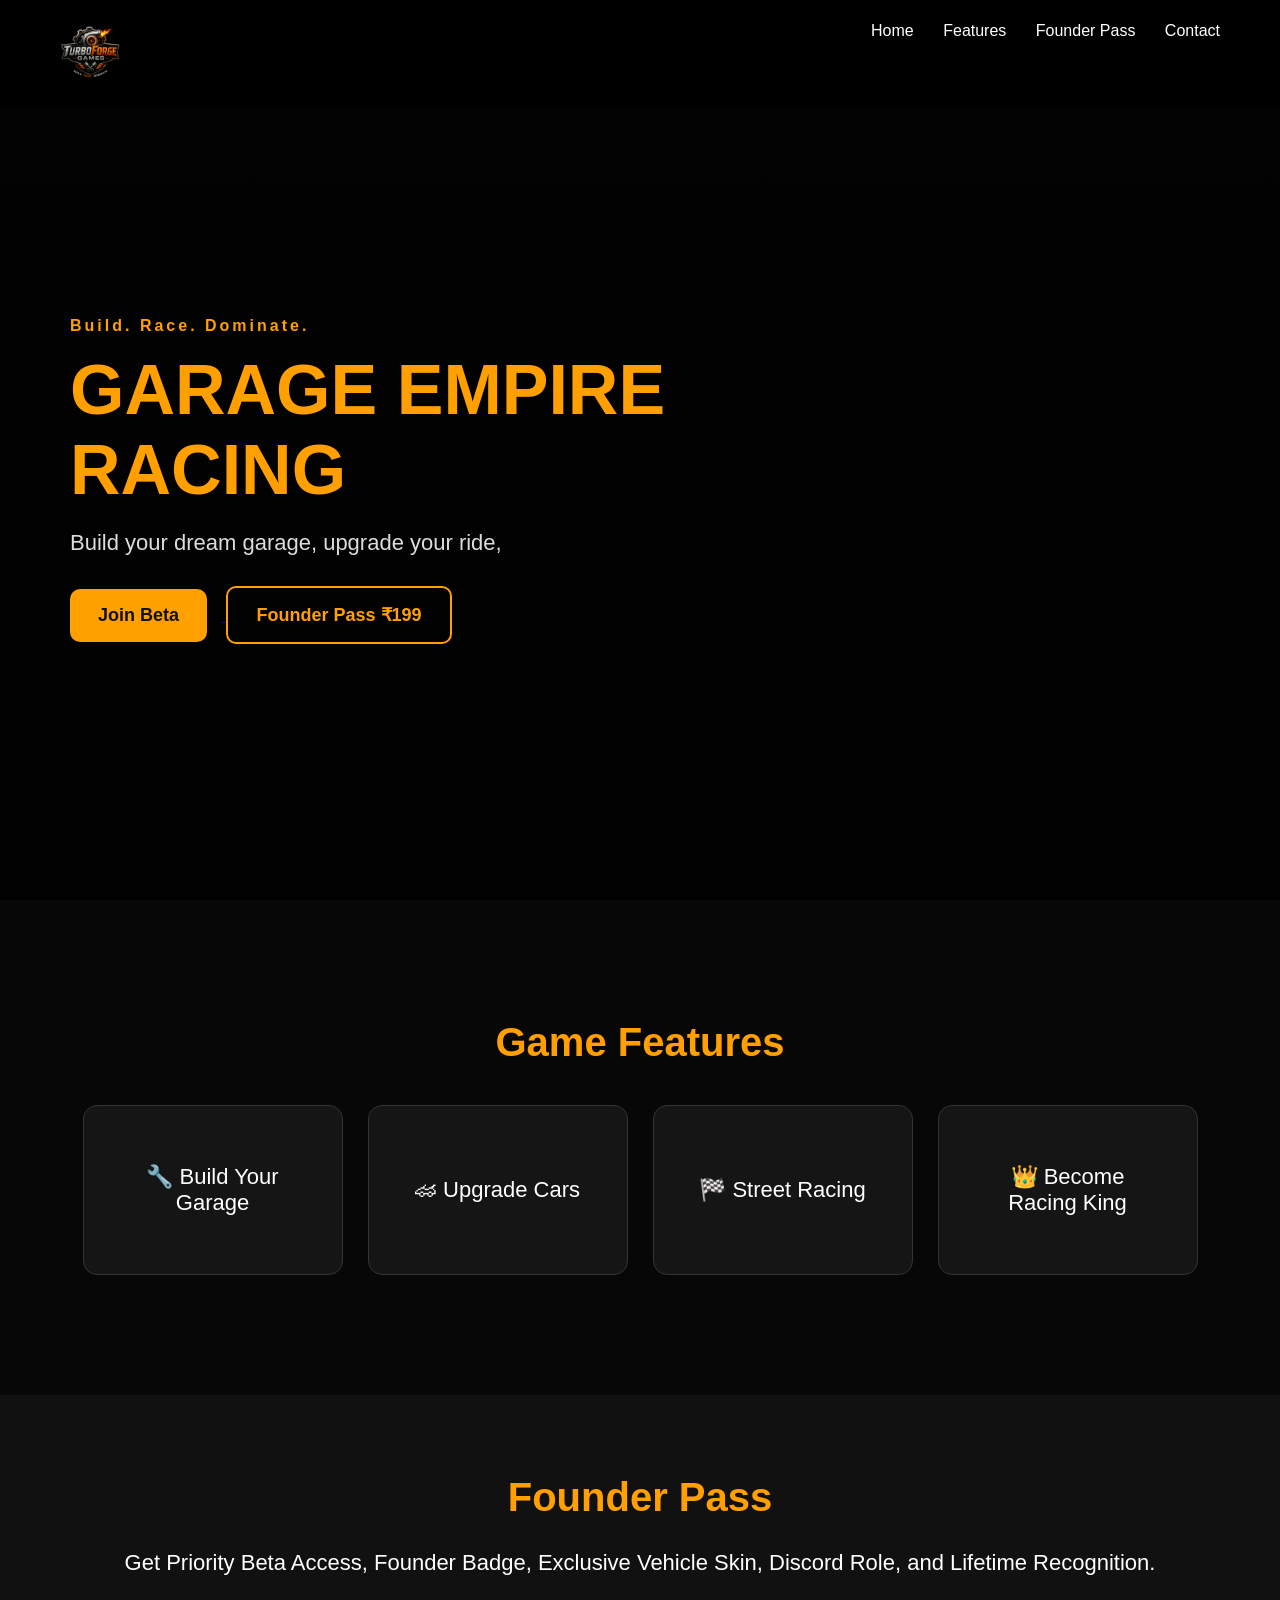
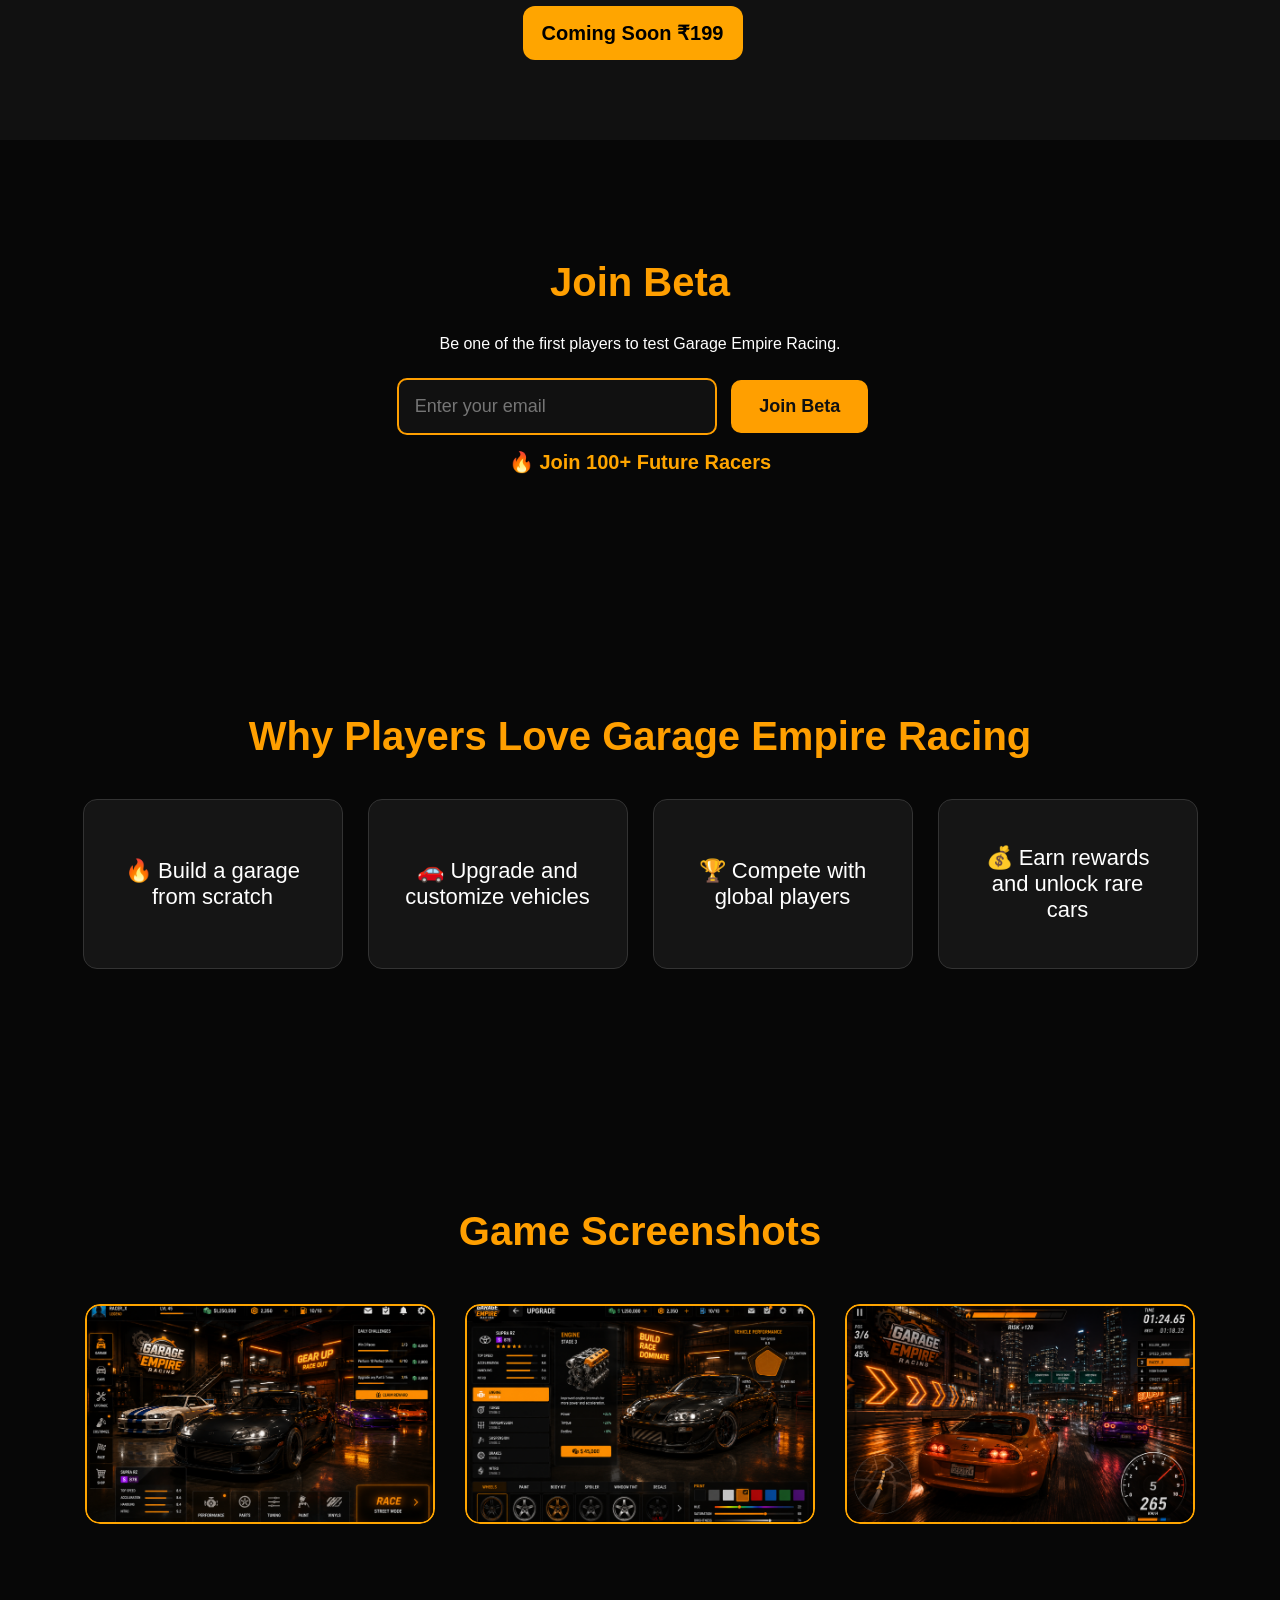
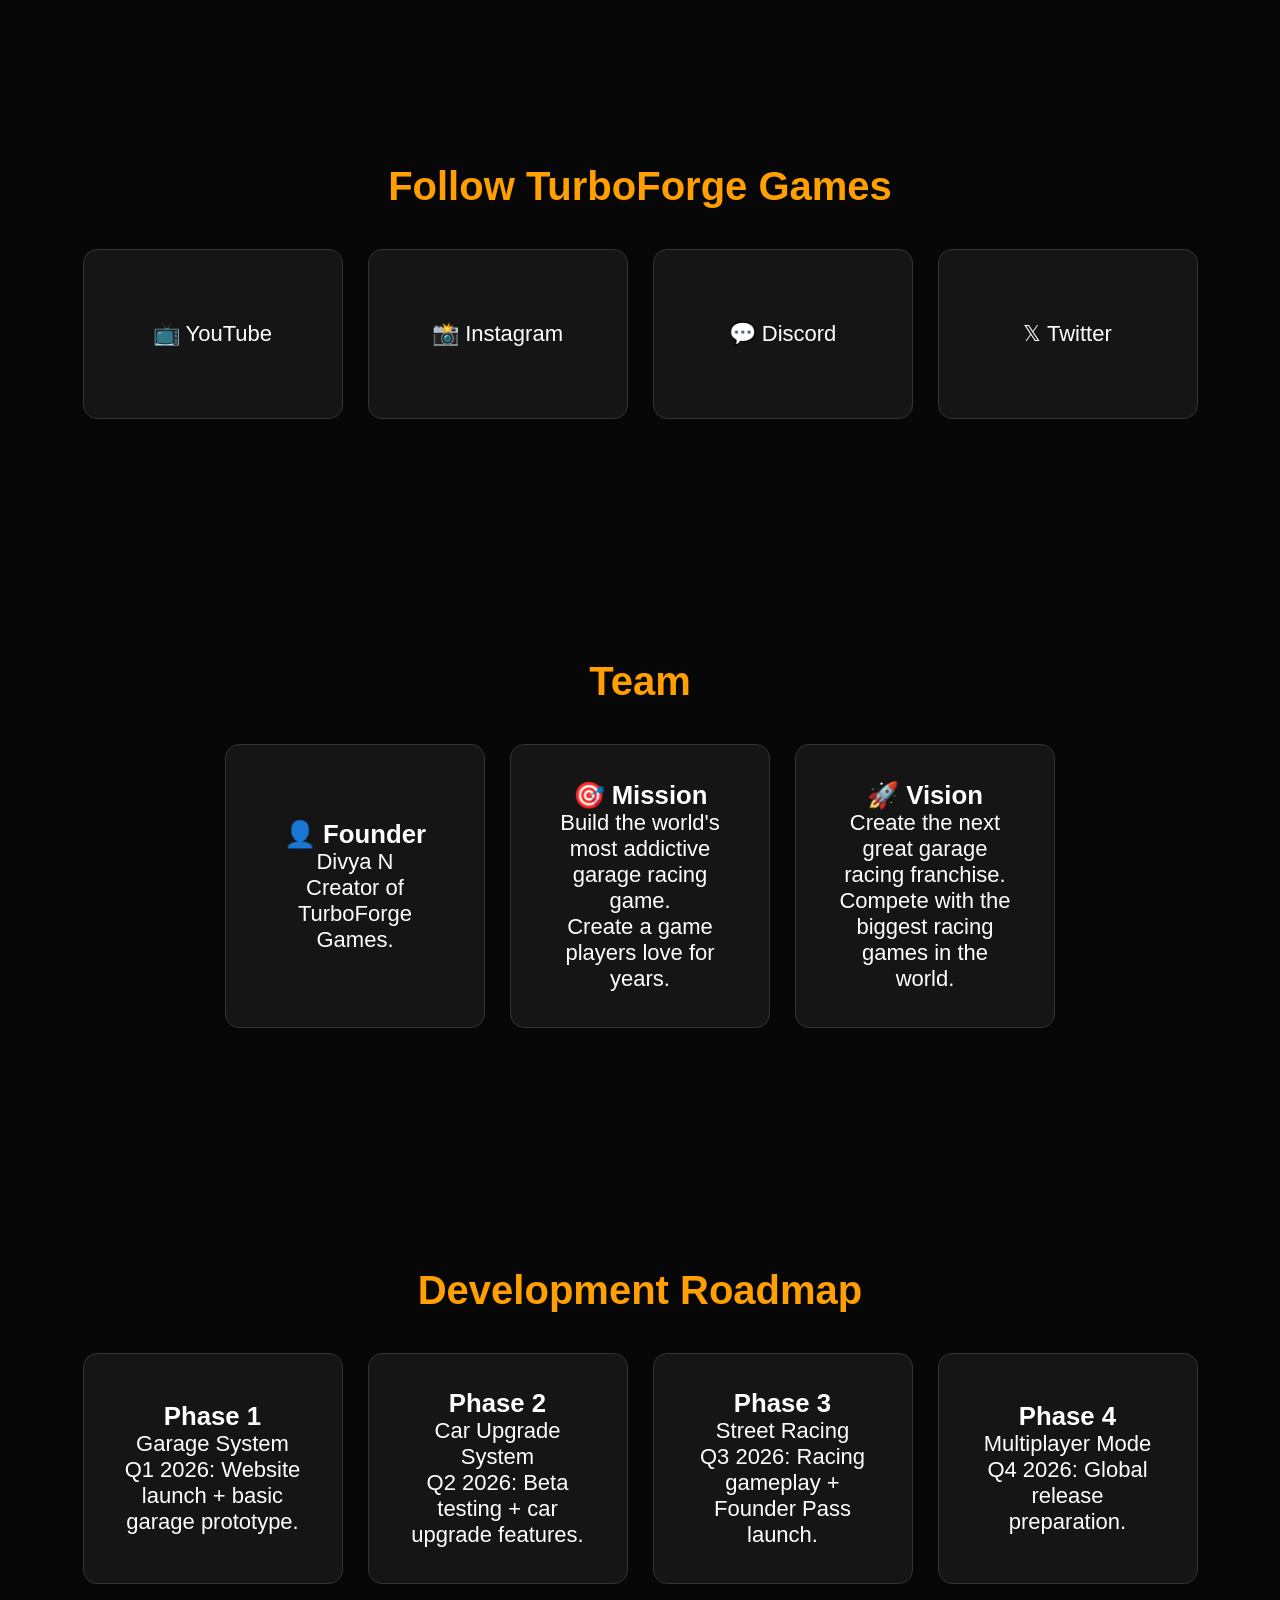
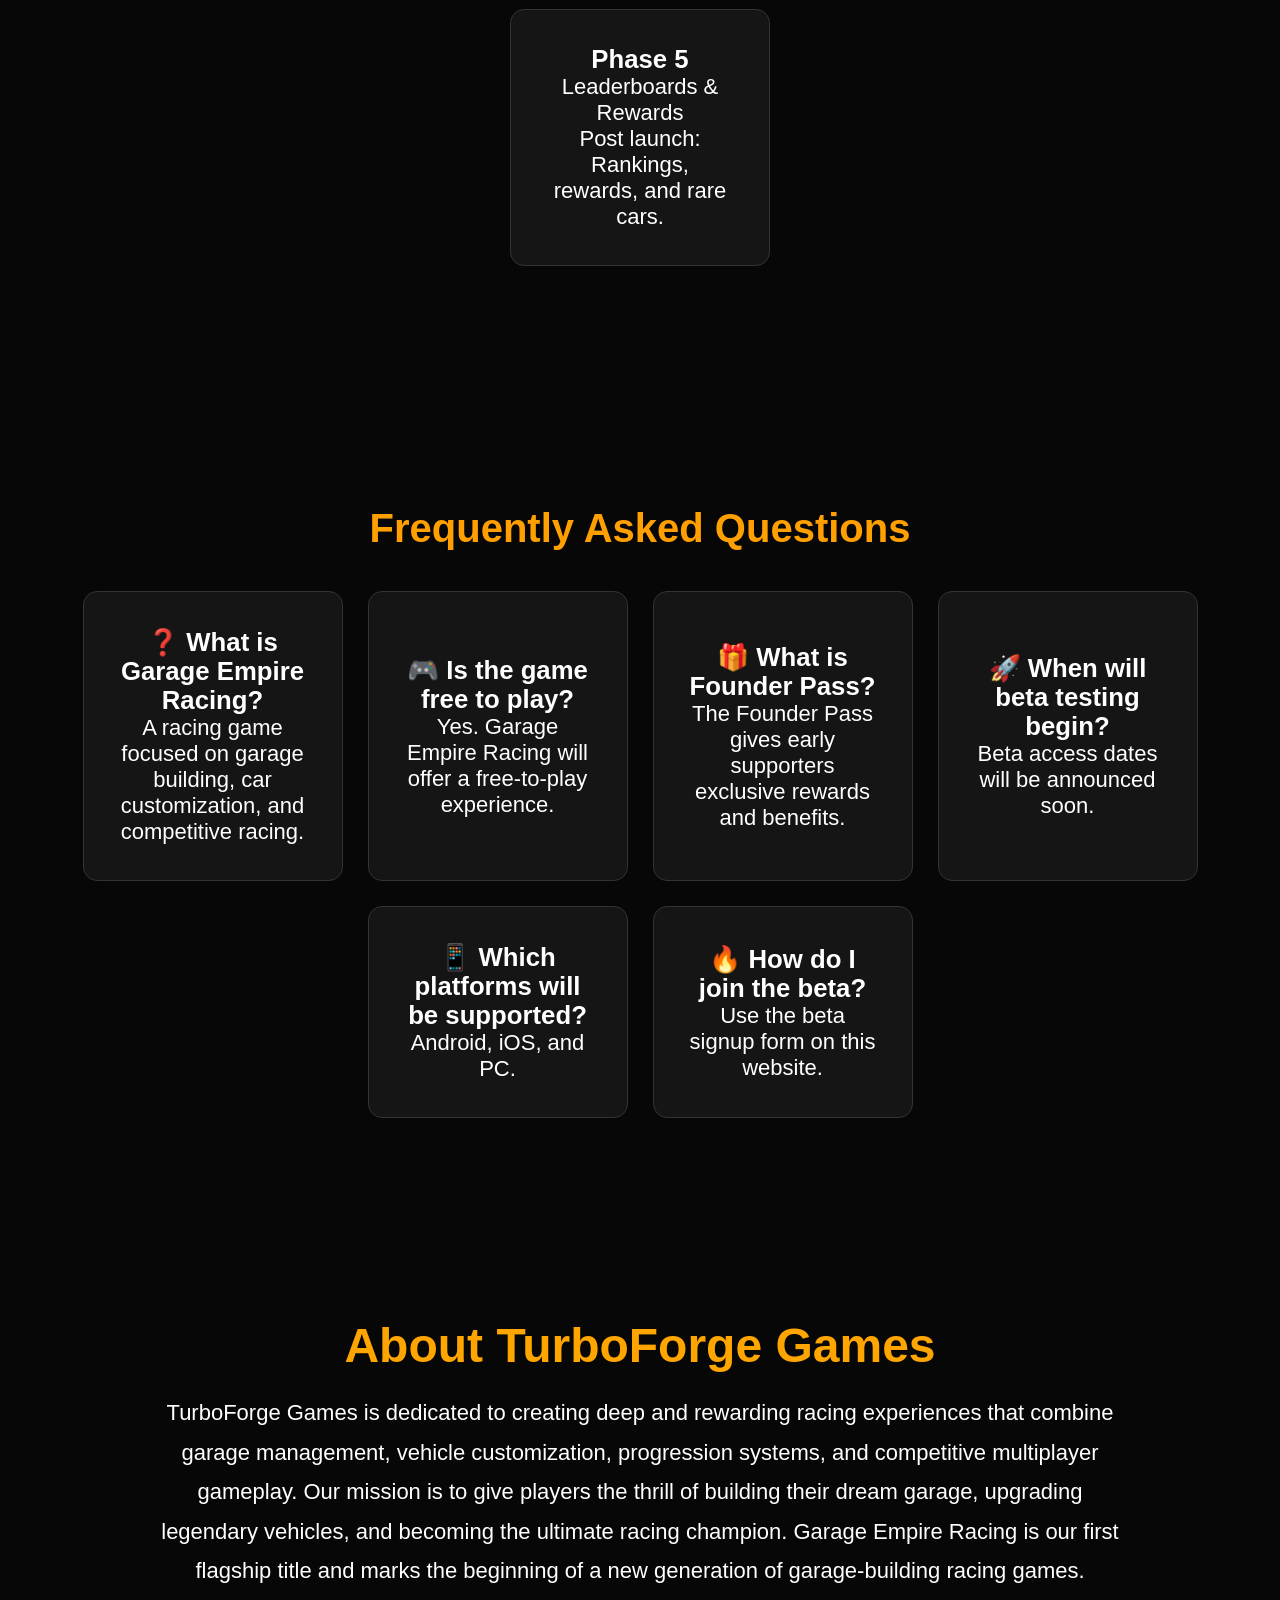
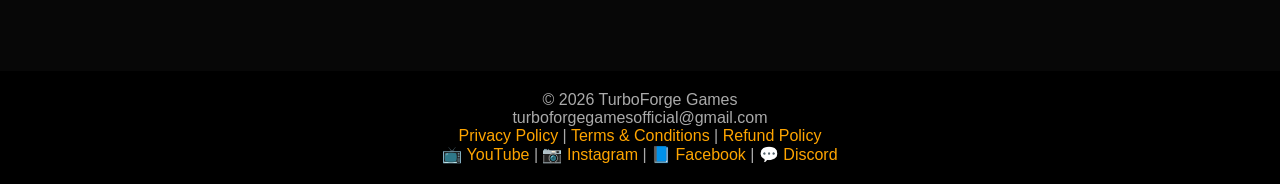
==== index.html @ 8ea232f3 "Update index.html" ====
<!DOCTYPE html>
<html>
<head>
  <title>TurboForge Games</title>
  <link rel="stylesheet" href="style.css">
</head>
<body>

<header>
  <div class="logo">
    <img src="assets/logo/logo.png" alt="TurboForge Games Logo">
</div>
  <nav>
    <a href="#">Home</a>
    <a href="#features">Features</a>
    <a href="#founder">Founder Pass</a>
    <a href="#contact">Contact</a>
  </nav>
</header>

<section class="hero">
  <div class="hero-content">
    <p class="tag">Build. Race. Dominate.</p>
    <h1>Garage Empire Racing</h1>
    <p class="subtitle">
Build your dream garage, upgrade your ride,
</p>

<a href="#beta">
    <button>Join Beta</button>
</a>

<a href="founder-pass.html">
<button class="outline">Founder Pass ₹199</button>
</a>
  </div>
</section>

<section id="features" class="section">

<h2>Game Features</h2>

<div class="cards">

<div class="card">
🔧 Build Your Garage
</div>

<div class="card">
🏎 Upgrade Cars
</div>

<div class="card">
🏁 Street Racing
</div>

<div class="card">
👑 Become Racing King
</div>

</div>

</section>

<section id="founder" class="founder">
    <h2>Founder Pass</h2>

    <p>
        Get Priority Beta Access, Founder Badge,
        Exclusive Vehicle Skin, Discord Role,
        and Lifetime Recognition.
    </p>

    <a href="founder-pass.html">
        <button class="cta-button">
            Coming Soon ₹199
        </button>
    </a>
</section>

<section class="section" id="beta">
  <h2>Join Beta</h2>
  <p>Be one of the first players to test Garage Empire Racing.</p>

  <form id="betaForm">
    <input type="email" placeholder="Enter your email" required>
    <button type="submit">Join Beta</button>
  </form>

  <p id="successMessage" style="display:none;">
    ✅ Thank you for joining the Garage Empire Racing Beta!
    <br><br>
    We will contact you when beta testing begins.
  </p>

  <p class="beta-counter">
    🔥 Join 100+ Future Racers
  </p>
</section>

<section class="section">

<h2>Why Players Love Garage Empire Racing</h2>

<div class="cards">

<div class="card">
🔥 Build a garage from scratch
</div>

<div class="card">
🚗 Upgrade and customize vehicles
</div>

<div class="card">
🏆 Compete with global players
</div>

<div class="card">
💰 Earn rewards and unlock rare cars
</div>

</div>

</section>

<section class="section">

<h2>Game Screenshots</h2>

<div class="gallery">

<div class="shot">
<img src="assets/screenshots/garage-view.png" alt="Garage View">
</div>

<div class="shot">
<img src="assets/screenshots/car-upgrade.png" alt="Car Upgrade">
</div>

<div class="shot">
<img src="assets/screenshots/street-race.png" alt="Street Race">
</div>

</div>

</section>

<section class="section">

<h2>Follow TurboForge Games</h2>

<div class="cards">

<a href="https://www.youtube.com/@TurboForgeGamesOfficial" target="_blank">
  <div class="card">📺 YouTube</div>
</a>

<a href="https://www.instagram.com/turboforgegames/" target="_blank">
  <div class="card">📸 Instagram</div>
</a>

<a href="https://discord.gg/hEe2eumPgp" target="_blank">
  <div class="card">💬 Discord</div>
</a>

<a href="https://x.com/TurboForgeGames" target="_blank">
  <div class="card">𝕏 Twitter</div>
</a>

</div>

</section>


<section class="section">

<h2>Team</h2>

<div class="cards">

<div class="card">
<h3>👤 Founder</h3>
<p>Divya N</p>
<p>Creator of TurboForge Games.</p>
</div>

<div class="card">
<h3>🎯 Mission</h3>
<p>Build the world's most addictive garage racing game.</p>
<p>Create a game players love for years.</p>
</div>

<div class="card">
<h3>🚀 Vision</h3>
<p>Create the next great garage racing franchise.</p>
<p>Compete with the biggest racing games in the world.</p>
</div>

</div>

</section>

<section class="section">

<h2>Development Roadmap</h2>

<div class="cards">

<div class="card">
<h3>Phase 1</h3>
<p>Garage System</p>
<p>Q1 2026: Website launch + basic garage prototype.</p>
</div>

<div class="card">
<h3>Phase 2</h3>
<p>Car Upgrade System</p>
<p>Q2 2026: Beta testing + car upgrade features.</p>
</div>

<div class="card">
<h3>Phase 3</h3>
<p>Street Racing</p>
<p>Q3 2026: Racing gameplay + Founder Pass launch.</p>
</div>

<div class="card">
<h3>Phase 4</h3>
<p>Multiplayer Mode</p>
<p>Q4 2026: Global release preparation.</p>
</div>

<div class="card">
<h3>Phase 5</h3>
<p>Leaderboards & Rewards</p>
<p>Post launch: Rankings, rewards, and rare cars.</p>
</div>

</div>
</section>

<!-- FAQ Section Starts Here -->

<section class="section">

<h2>Frequently Asked Questions</h2>

<div class="cards">

<div class="card">
<h3>❓ What is Garage Empire Racing?</h3>
<p>A racing game focused on garage building, car customization, and competitive racing.</p>
</div>

<div class="card">
<h3>🎮 Is the game free to play?</h3>
<p>Yes. Garage Empire Racing will offer a free-to-play experience.</p>
</div>

<div class="card">
<h3>🎁 What is Founder Pass?</h3>
<p>The Founder Pass gives early supporters exclusive rewards and benefits.</p>
</div>

<div class="card">
<h3>🚀 When will beta testing begin?</h3>
<p>Beta access dates will be announced soon.</p>
</div>

<div class="card">
<h3>📱 Which platforms will be supported?</h3>
<p>Android, iOS, and PC.</p>
</div>

<div class="card">
<h3>🔥 How do I join the beta?</h3>
<p>Use the beta signup form on this website.</p>
</div>

</div>

</section>

<section id="about" class="about">
<h2>About TurboForge Games</h2>

<p class="about-text">
TurboForge Games is dedicated to creating deep and rewarding racing experiences that combine garage management, vehicle customization, progression systems, and competitive multiplayer gameplay.

Our mission is to give players the thrill of building their dream garage, upgrading legendary vehicles, and becoming the ultimate racing champion.

Garage Empire Racing is our first flagship title and marks the beginning of a new generation of garage-building racing games.
</p>

</section>



<footer id="contact">


<p>© 2026 TurboForge Games</p>

<p>
turboforgegamesofficial@gmail.com
</p>

<p>
  <a href="privacy-policy.html">Privacy Policy</a> |
  <a href="terms.html">Terms & Conditions</a> |
  <a href="refund-policy.html">Refund Policy</a>
</p>

<p>
  <a href="https://www.youtube.com/@TurboForgeGamesOfficial" target="_blank">📺 YouTube</a> |
  <a href="https://www.instagram.com/turboforgegames/" target="_blank">📷 Instagram</a> |
  <a href="https://facebook.com/profile.php?id=61590725304505" target="_blank">📘 Facebook</a> |
  <a href="https://discord.gg/hEe2eumPgp" target="_blank">💬 Discord</a>
</p>


</footer>

<script src="script.js"></script>

</body>
</html>
---- style.css ----
html {
    scroll-behavior: smooth;
}


* {
  margin: 0;
  padding: 0;
  box-sizing: border-box;
}

body {
  background: #070707;
  color: white;
  font-family: Arial, sans-serif;
}

header {
  position: fixed;
  top: 0;
  width: 100%;
  padding: 22px 60px;
  display: flex;
  justify-content: space-between;
  background: rgba(0,0,0,0.75);
  z-index: 10;
}

.logo img{
    height:60px;
}

nav a {
  color: white;
  margin-left: 25px;
  text-decoration: none;
}

.hero {
  min-height: 100vh;
  background:
    linear-gradient(rgba(0,0,0,0.65), rgba(0,0,0,0.9)),
    url("banner.png");
  background-size: cover;
  background-position: center;
  background-repeat: no-repeat;
  display: flex;
  align-items: center;
  padding: 120px 70px 60px;
}

.hero-content {
  max-width: 750px;
  margin-left: 0;
}

.tag {
  color: #ff9f00;
  font-weight: bold;
  letter-spacing: 3px;
  margin-bottom: 15px;
}

h1 {
  font-size: 70px;
  color: #ff9f00;
  text-transform: uppercase;
}

.subtitle {
  font-size: 22px;
  margin: 20px 0 30px;
  color: #dddddd;
}

button {
  background: #ff9f00;
  color: #111;
  border: none;
  padding: 16px 28px;
  margin-right: 15px;
  font-size: 18px;
  font-weight: bold;
  border-radius: 10px;
  cursor: pointer;
}

.outline {
  background: transparent;
  color: #ff9f00;
  border: 2px solid #ff9f00;
}

.section{
padding:120px 60px;
text-align:center;
}

.section h2, .founder h2 {
  color: #ff9f00;
  font-size: 40px;
  margin-bottom: 30px;
}

.cards {
  display: grid;
  grid-template-columns: repeat(4, 1fr);
  gap: 20px;
}

.cards div {
  background: #151515;
  padding: 35px;
  border-radius: 14px;
  font-size: 22px;
  border: 1px solid #333;
}

.founder {
  padding: 80px 60px;
  text-align: center;
  background: #111;
}

.founder p {
  font-size: 22px;
  margin-bottom: 30px;
}

footer {
  padding: 30px;
  text-align: center;
  background: #000;
  color: #aaa;
}

.cards{
display:flex;
gap:20px;
justify-content:center;
flex-wrap:wrap;
}

.card{
background:#111;
padding:30px;
border-radius:20px;
border:1px solid orange;
transition:0.3s;
min-height:160px;
}

.card:hover{
transform:translateY(-10px);
box-shadow:0 0 20px orange;
}
form {
  margin-top: 25px;
}

input {
  padding: 16px;
  width: 320px;
  max-width: 90%;
  border-radius: 10px;
  border: 2px solid #ff9f00;
  background: #111;
  color: white;
  font-size: 18px;
  margin-right: 10px;
}
.cards{
display:flex;
justify-content:center;
gap:20px;
flex-wrap:wrap;
margin-top:40px;
}

.card{
background:#111;
padding:30px;
width:250px;
border-radius:15px;
border:1px solid orange;
font-size:22px;
transition:0.3s;
}

.card:hover{
transform:translateY(-10px);
box-shadow:0 0 20px orange;
}   
.gallery{
display:flex;
flex-wrap:wrap;
justify-content:center;
gap:30px;
}

.shot img{
width:350px;
height:220px;
object-fit:cover;
border-radius:15px;
border:2px solid orange;
transition:0.3s;
}

.shot img:hover{
transform:scale(1.05);
}

.shot{
width:300px;
height:180px;
background:#151515;
border:1px solid orange;
border-radius:15px;

display:flex;
justify-content:center;
align-items:center;

font-size:24px;

margin-top:20px;
overflow:hidden;
}
.logo img {
  height: 60px;
  width: auto;
}
.shot{
  background: none;
  border: none;
  width: auto;
  height: auto;
  padding: 0;
}

.shot img{
  width: 350px;
  height: 220px;
  object-fit: cover;
  border-radius: 15px;
  border: 2px solid orange;
  display: block;
}

footer {
    text-align: center;
    padding: 20px;
}

footer a {
    color: orange;
    text-decoration: none;
}

footer a:hover {
    color: white;
}

.card ul {
    text-align: left;
    padding-left: 25px;
}

.cta-button {
    width: 220px;
    padding: 15px;
    font-size: 20px;
    background: orange;
    color: black;
    border: none;
    border-radius: 12px;
    font-weight: bold;
    cursor: pointer;
}

.cta-button:hover {
    background: white;
}

/* About Section */

.about {
    text-align: center;
    padding: 80px 20px;
    max-width: 1000px;
    margin: 0 auto;
}

.about h2 {
    color: orange;
    font-size: 48px;
    margin-bottom: 20px;
}

.about-text {
    font-size: 22px;
    line-height: 1.8;
    color: white;
}

html {
  scroll-behavior: smooth;
}

.beta-counter {
  color: orange;
  margin-top: 15px;
  font-size: 20px;
  font-weight: bold;
}

.cards a{
    text-decoration:none;
    color:white;
}

.cards a:hover{
    color:white;
}

.cards a {
  text-decoration: none;
  color: white;
  display: block;
}

.cards a:visited {
  color: white;
}

.cards a:hover {
  color: white;
}

.cards {
    display: grid;
    grid-template-columns: repeat(3, 1fr);
    gap: 20px;
}

.cards {
  display: flex;
  justify-content: center;
  align-items: stretch;
  gap: 25px;
  flex-wrap: wrap;
}

.card {
  width: 260px;
  min-height: 170px;
  display: flex;
  flex-direction: column;
  justify-content: center;
  align-items: center;
}

.small-note {
    color: #aaa;
    font-size: 16px;
    margin-top: 15px;
    text-align: center;
}
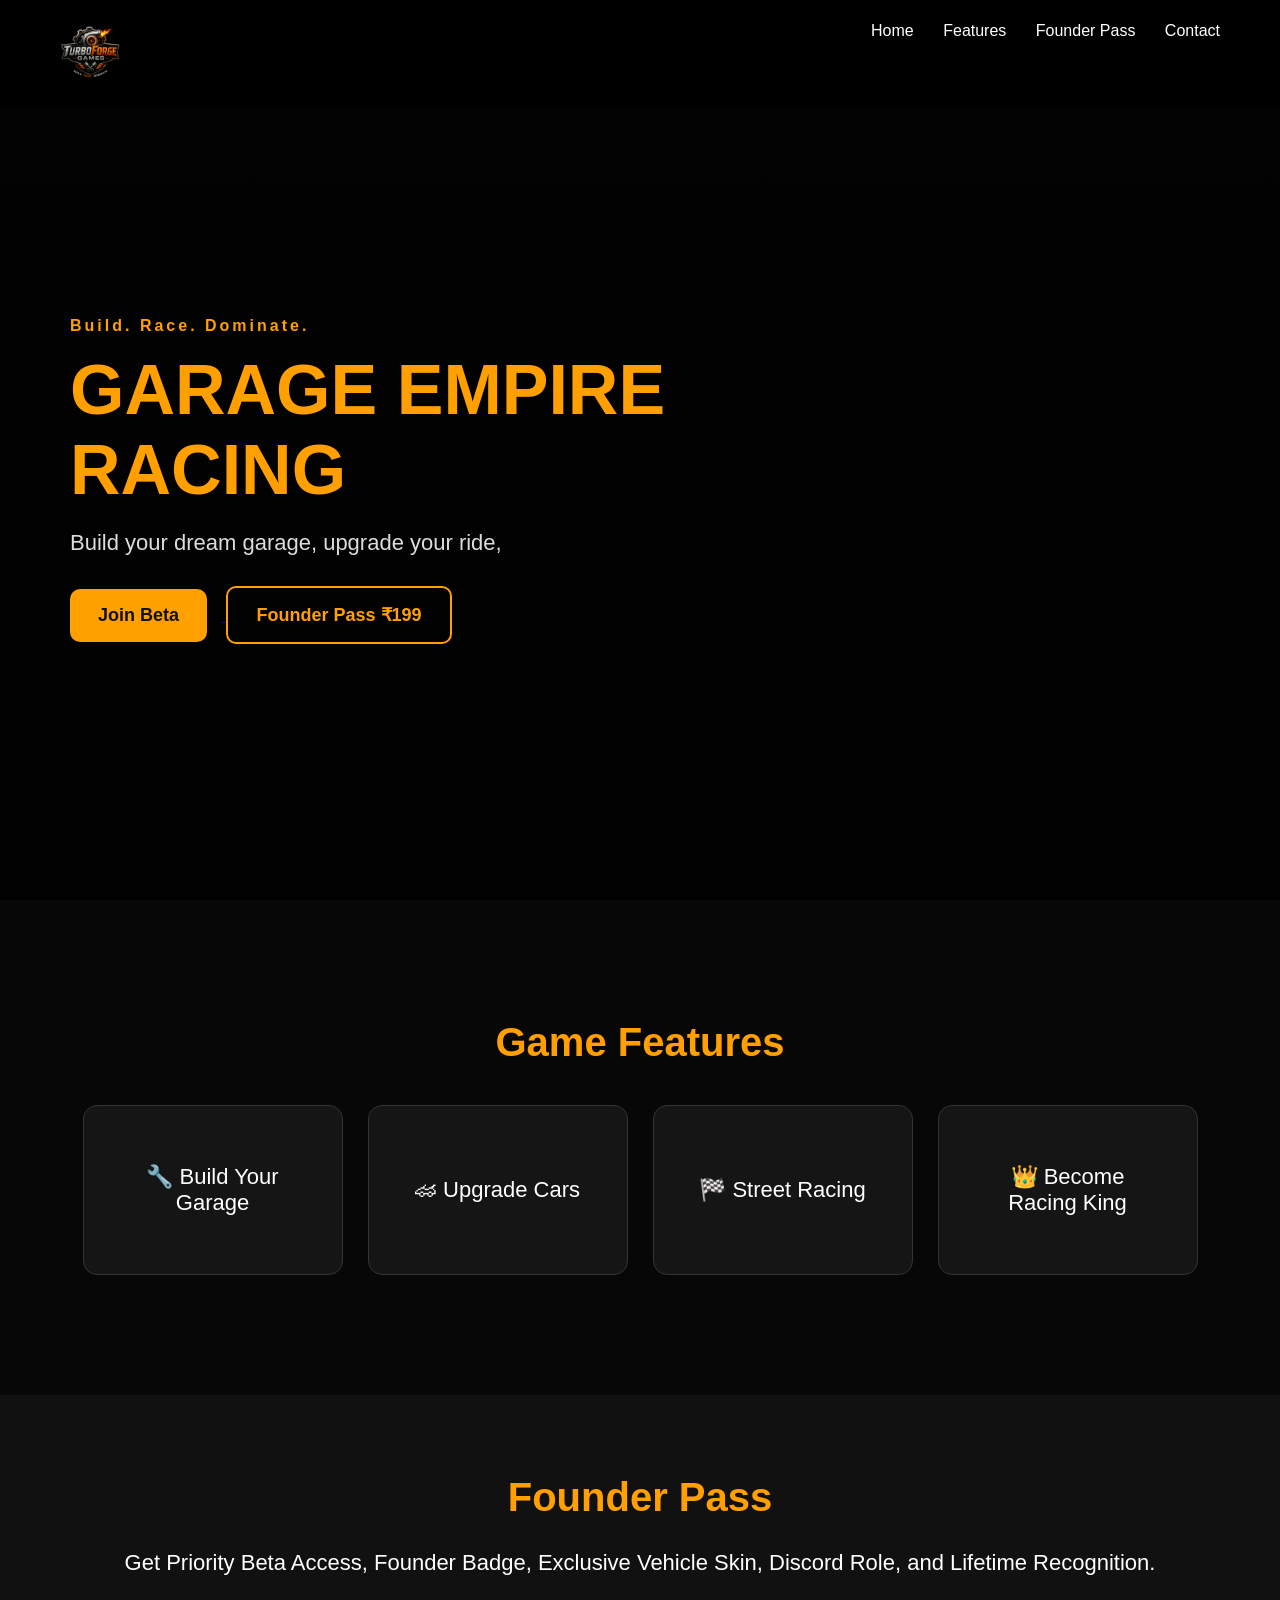
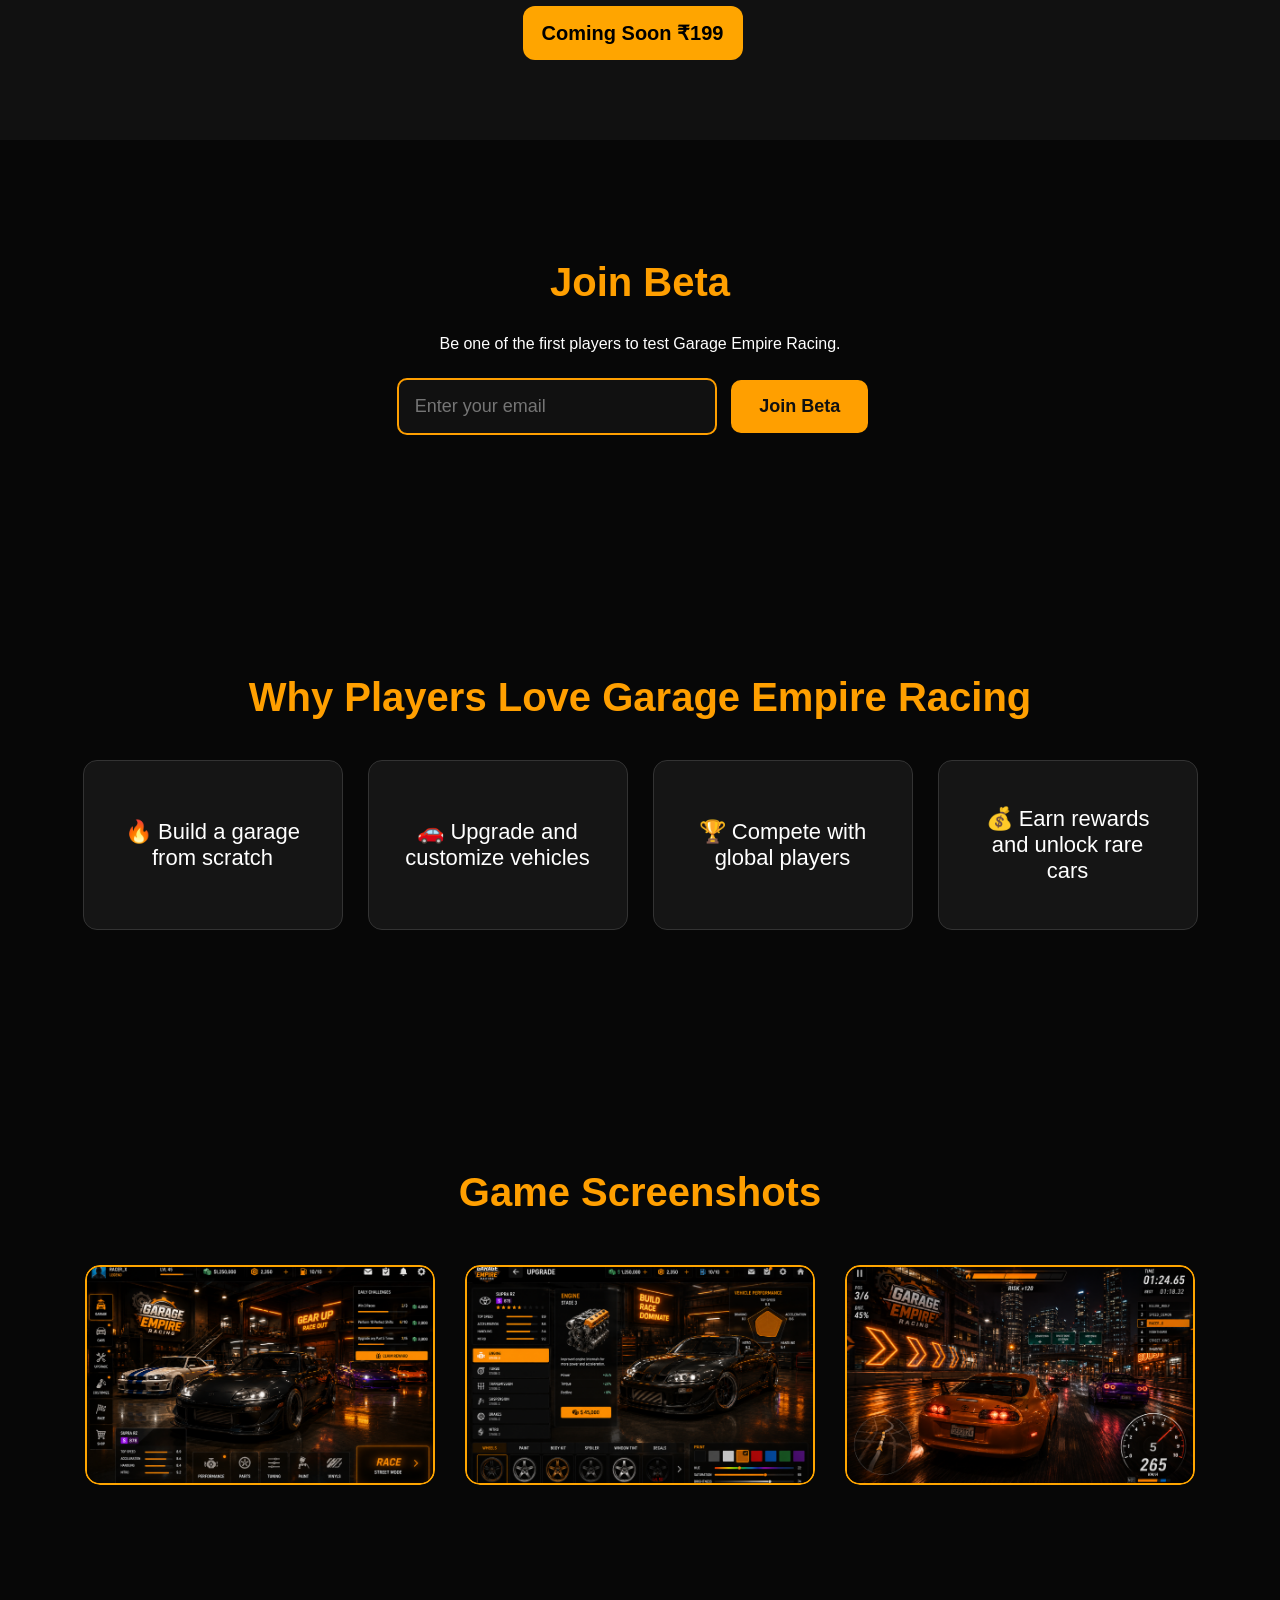
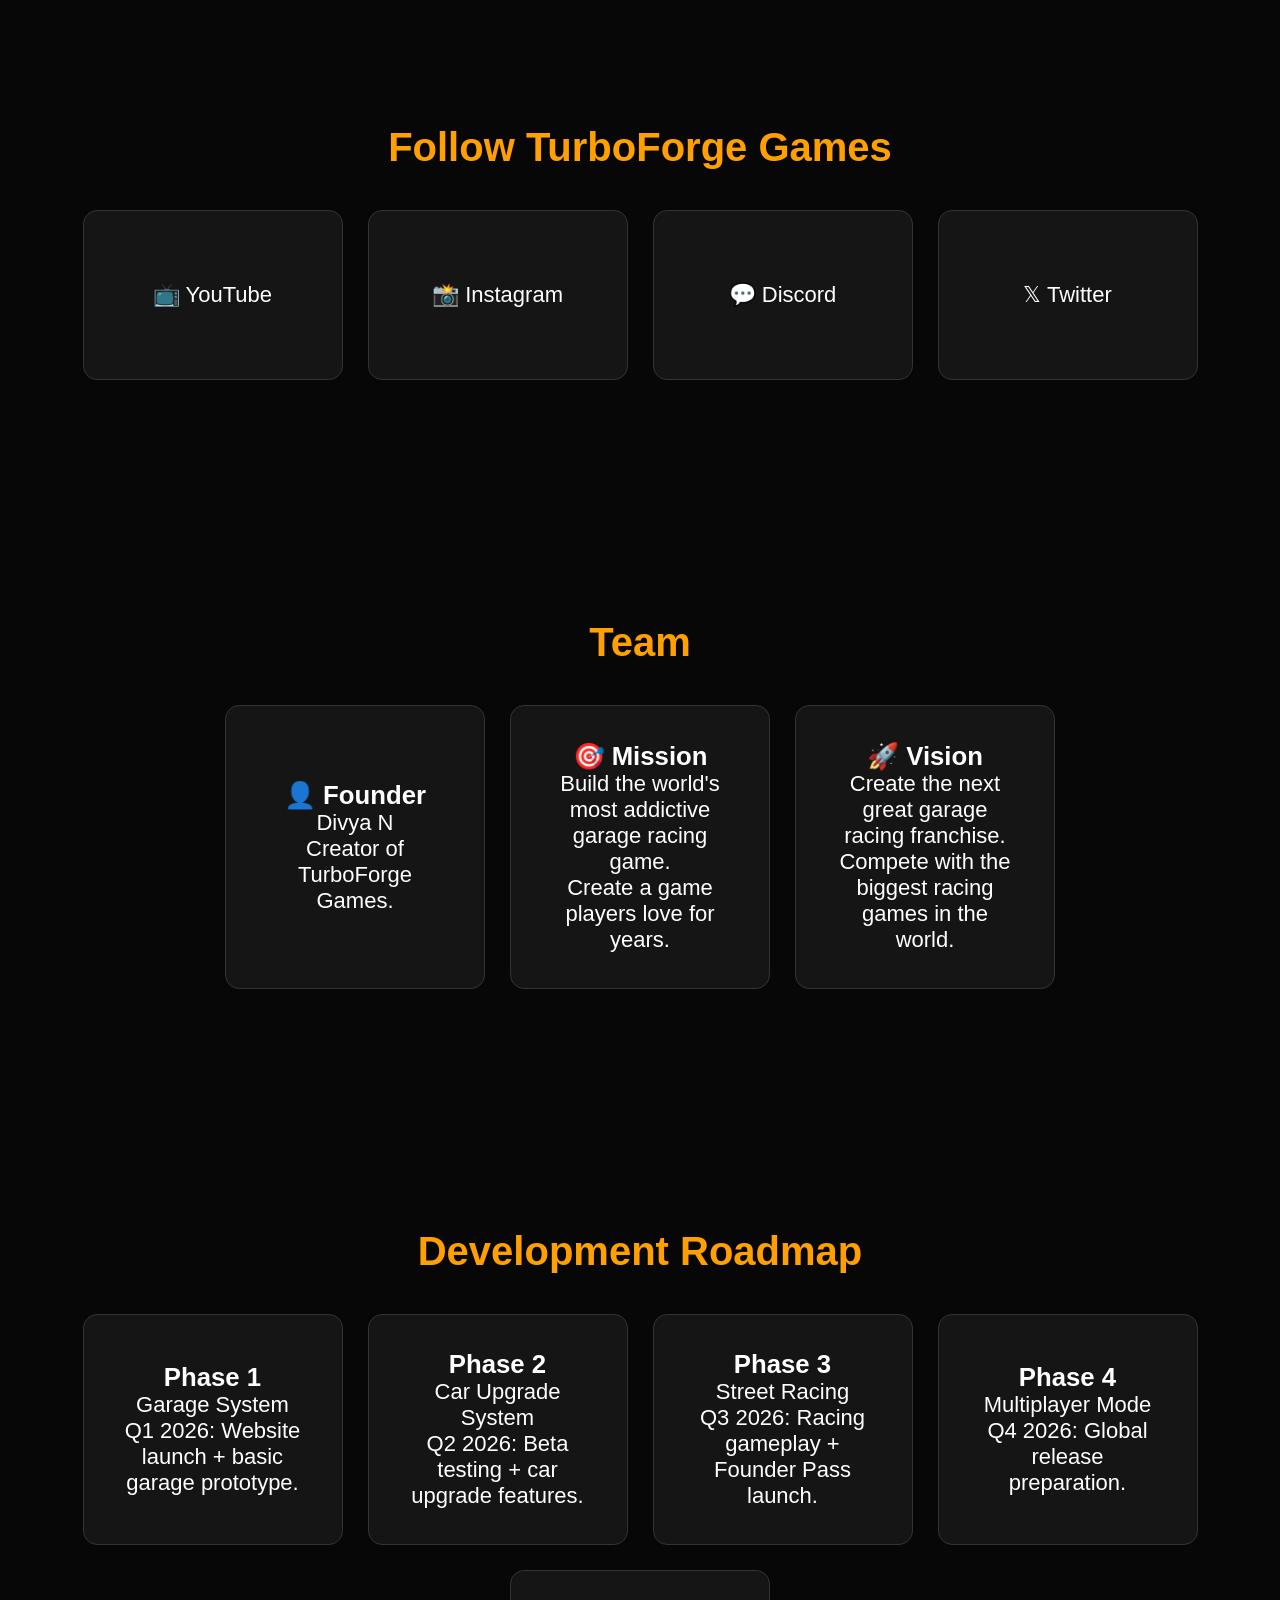
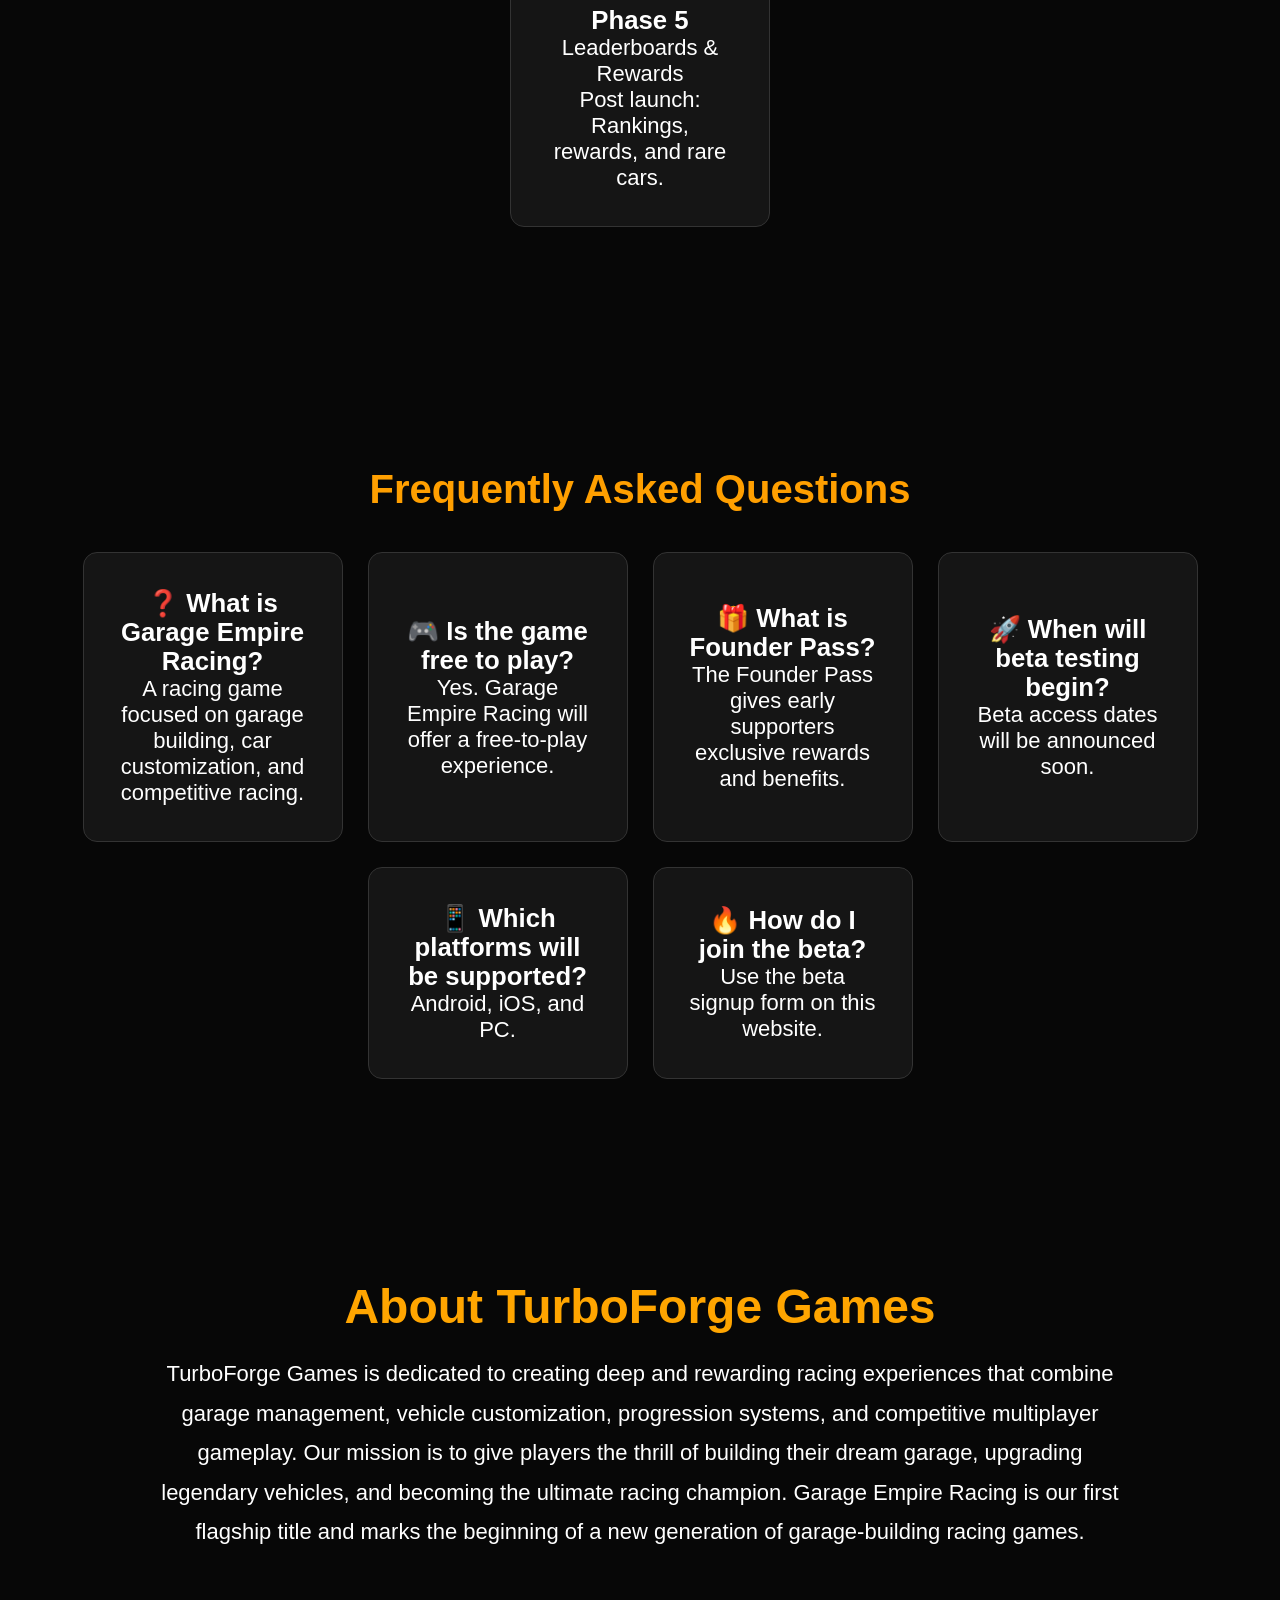
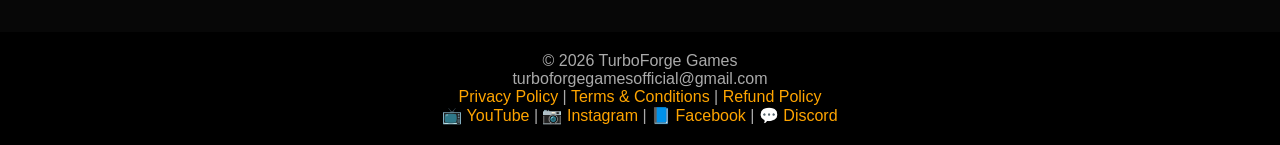
==== commit 6160ec56: "Update index.html" ====
--- a/index.html
+++ b/index.html
@@ -87,7 +87,7 @@
     <button type="submit">Join Beta</button>
   </form>
 
-  <p id="successMessage" style="display:none;">
+  <div id="successMessage" style="display:none;">
     ✅ Thank you for joining the Garage Empire Racing Beta!
     <br><br>
     We will contact you when beta testing begins.
--- a/style.css
+++ b/style.css
@@ -366,4 +366,15 @@
     font-size: 16px;
     margin-top: 15px;
     text-align: center;
+} 
+
+#successMessage {
+  margin-top: 20px;
+  padding: 18px;
+  background: rgba(255, 159, 0, 0.12);
+  border: 1px solid orange;
+  border-radius: 12px;
+  color: white;
+  font-size: 18px;
+  font-weight: bold;
 }
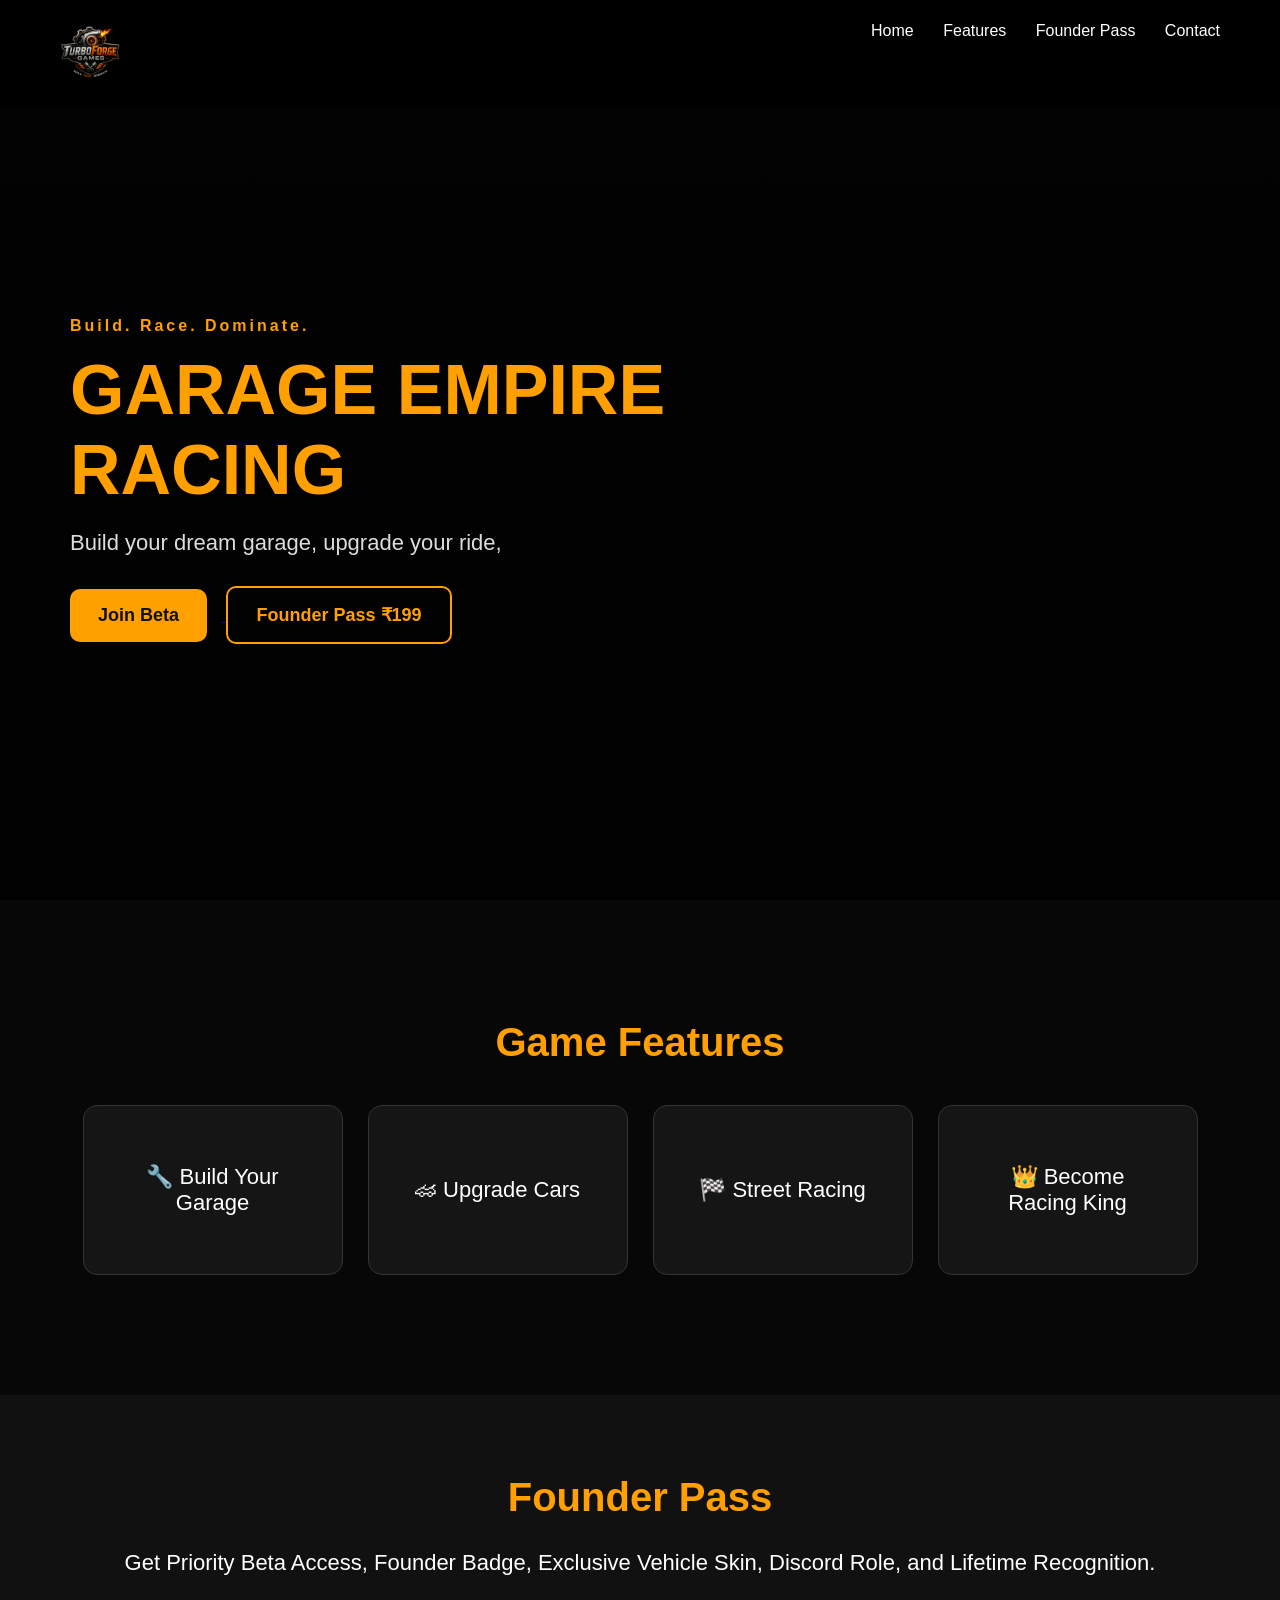
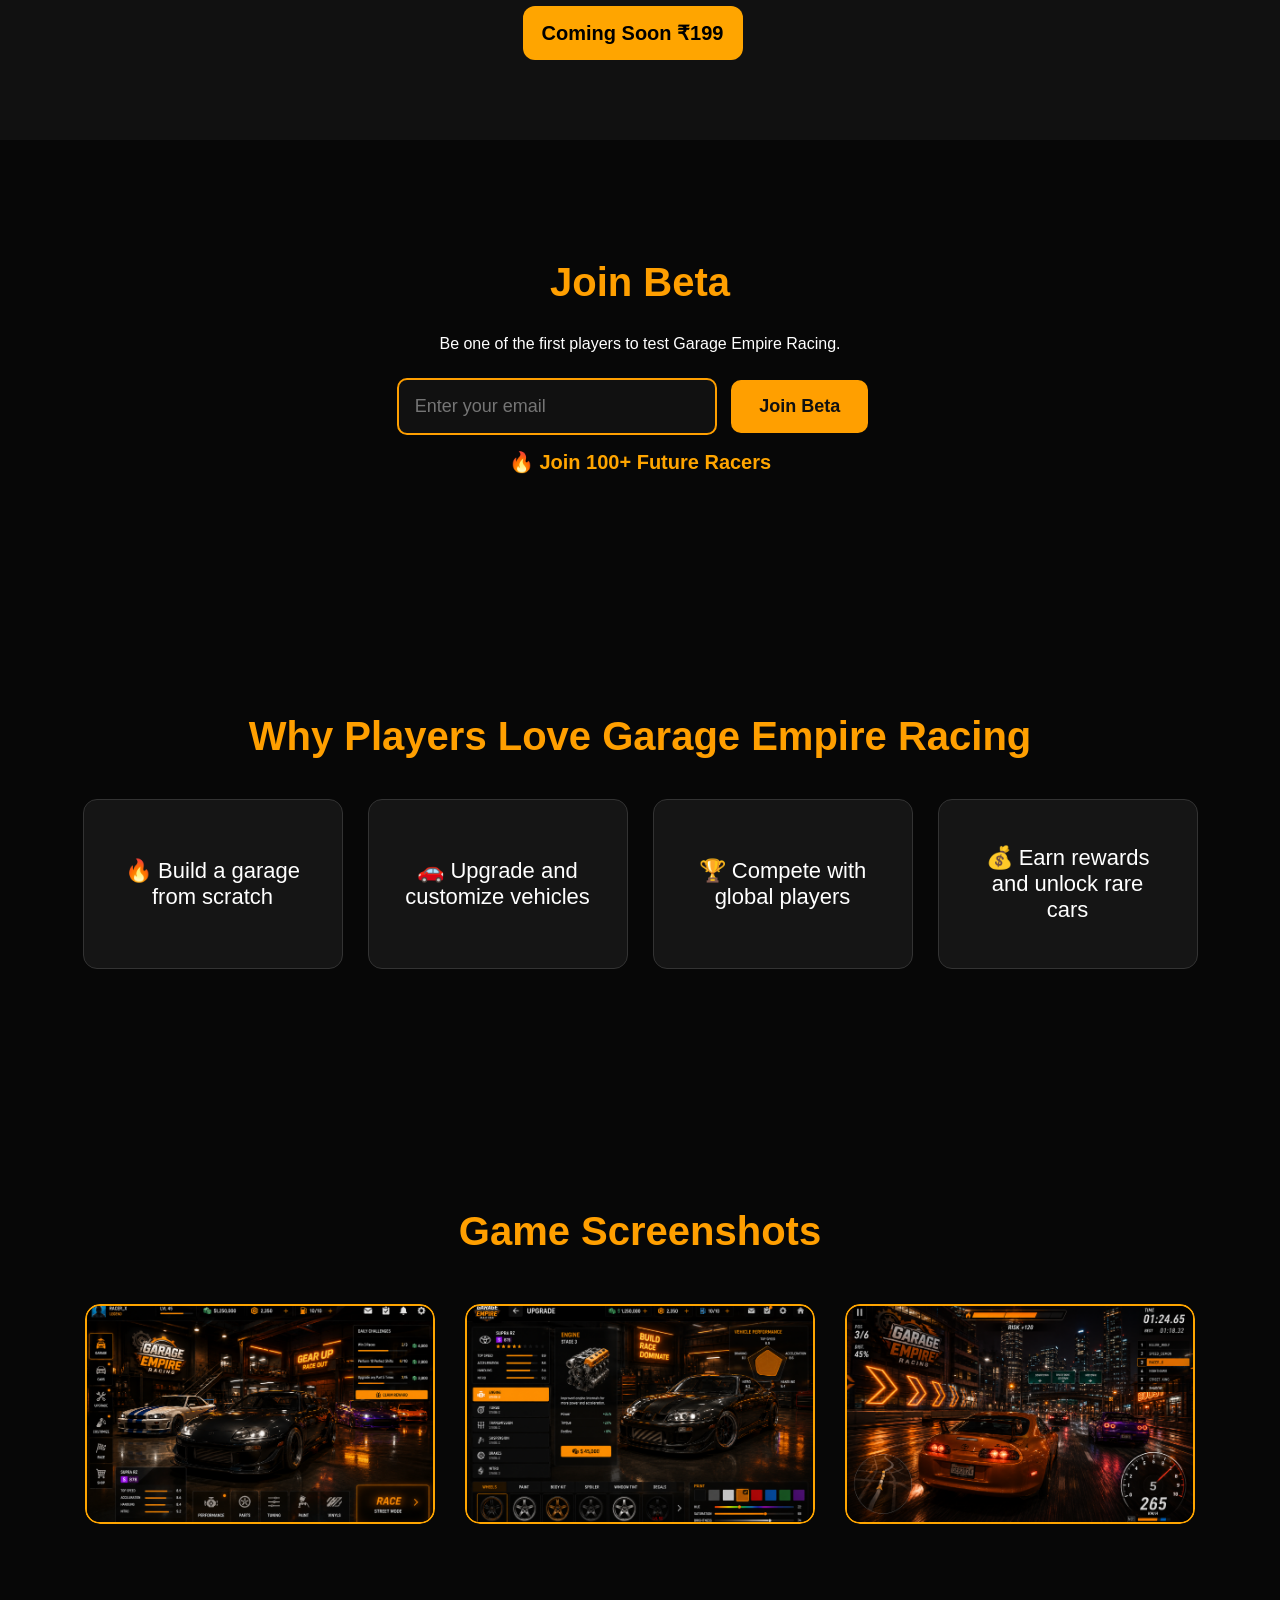
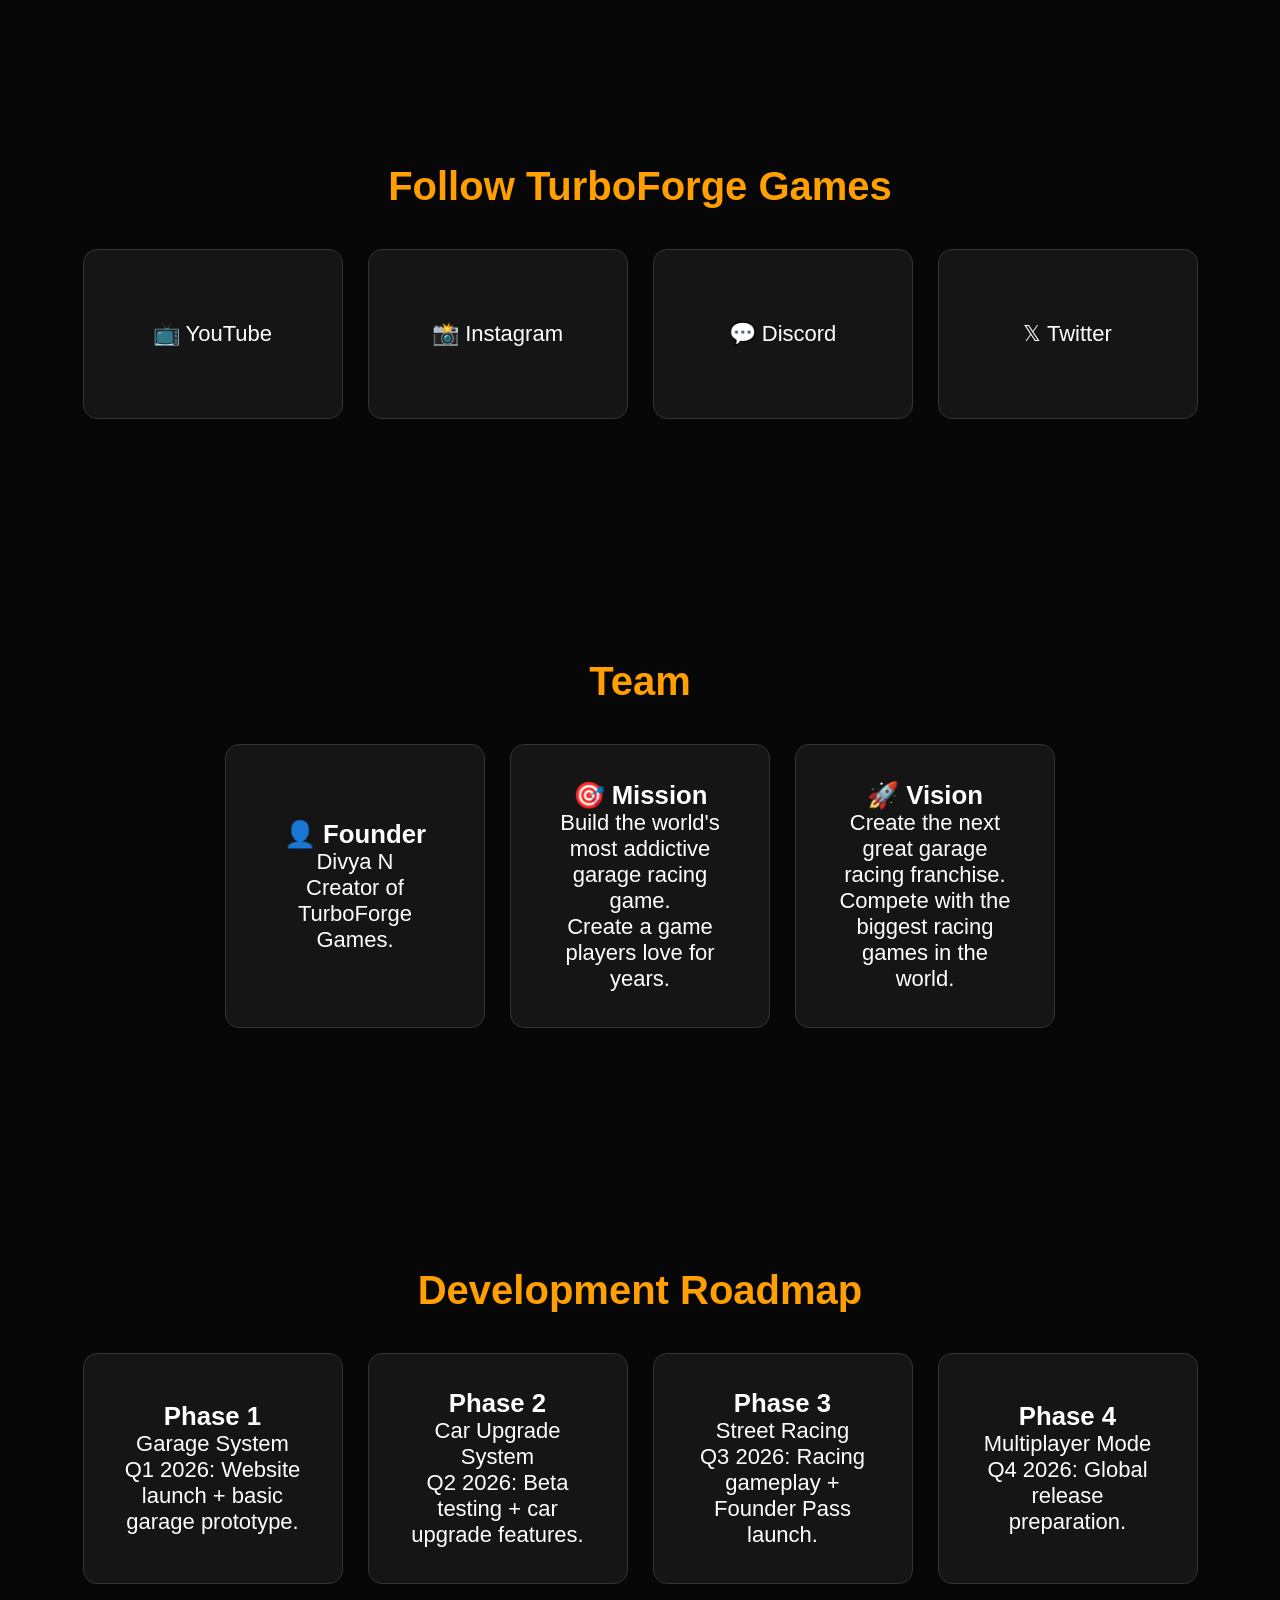
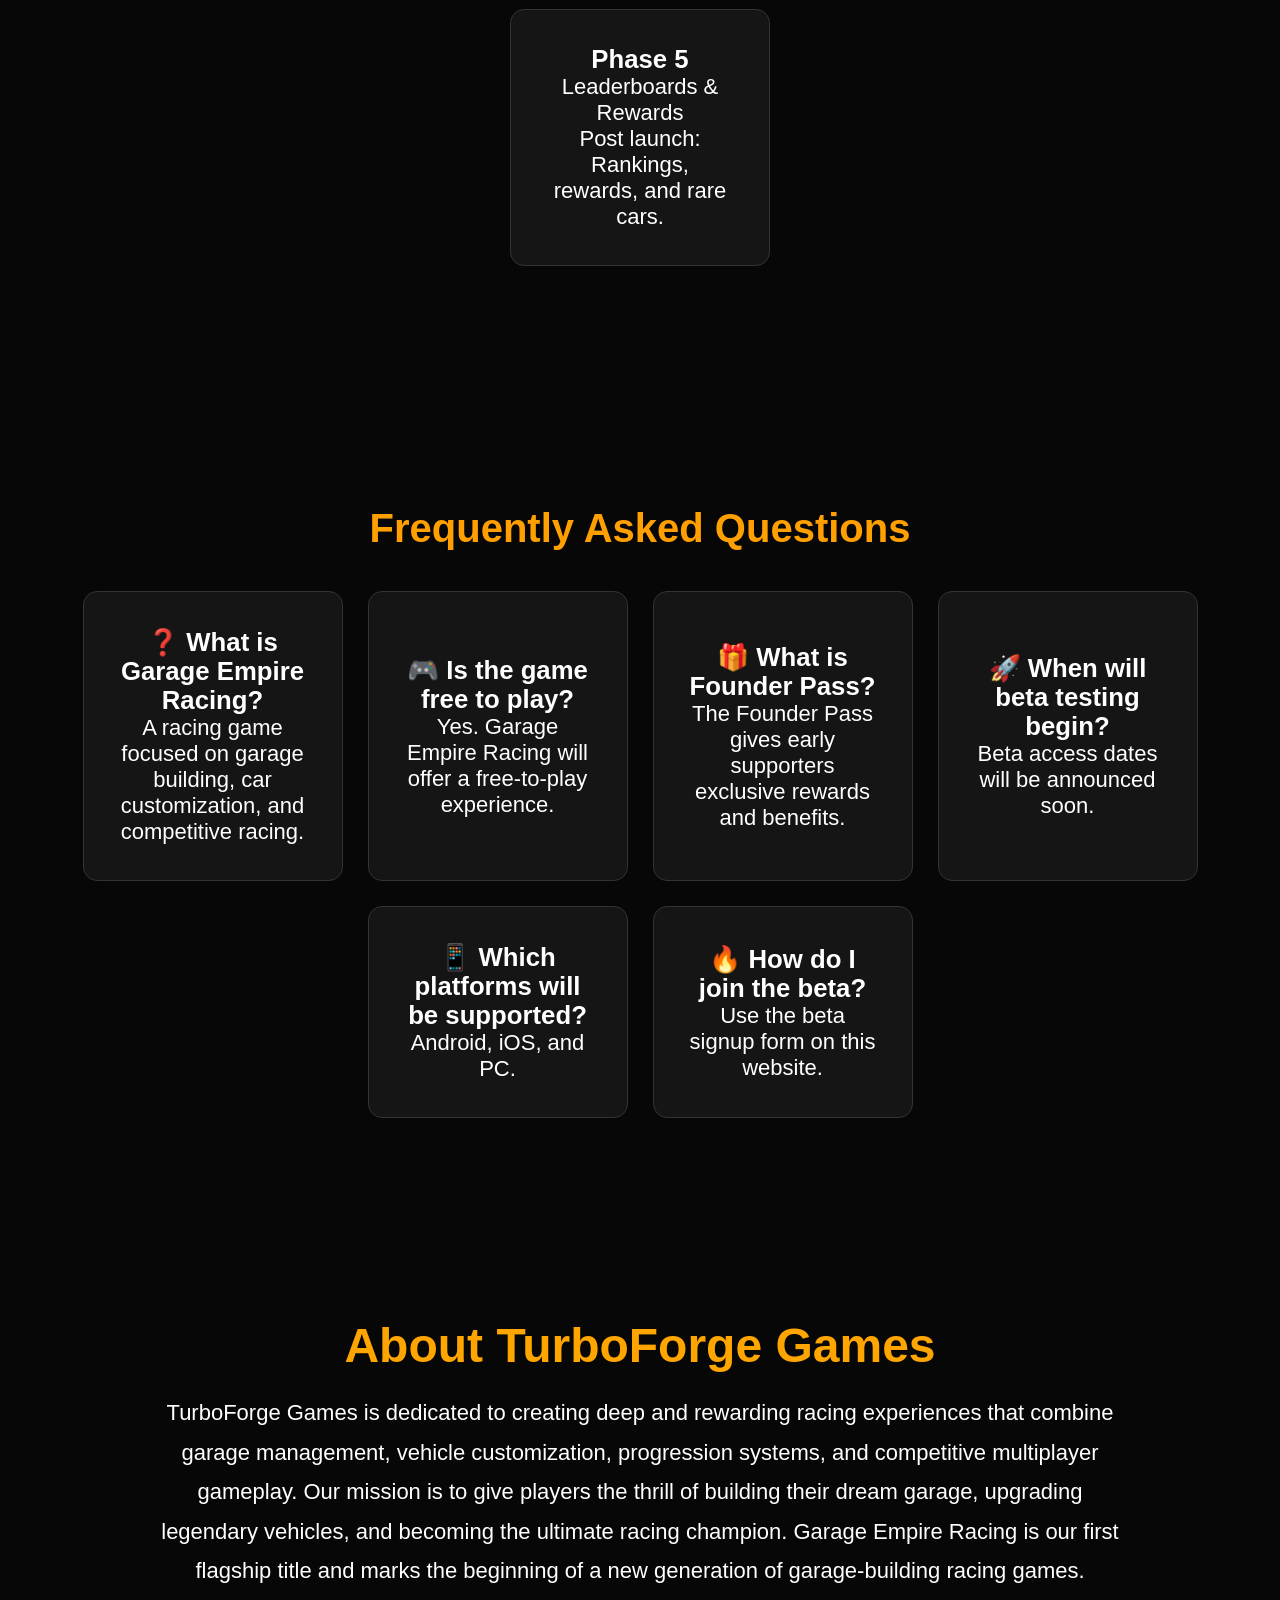
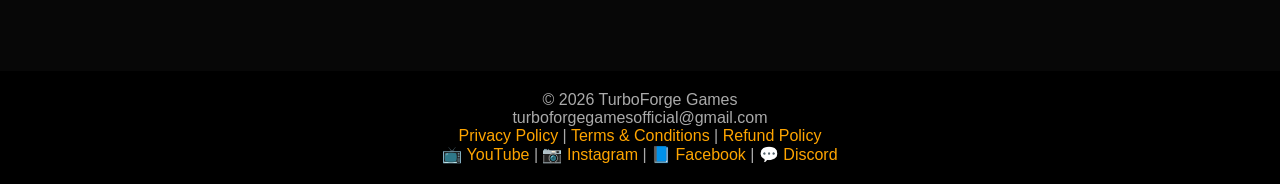
==== commit 8f51968e: "Update index.html" ====
--- a/index.html
+++ b/index.html
@@ -87,11 +87,11 @@
     <button type="submit">Join Beta</button>
   </form>
 
-  <div id="successMessage" style="display:none;">
+  <div id="successMessage">
     ✅ Thank you for joining the Garage Empire Racing Beta!
     <br><br>
     We will contact you when beta testing begins.
-  </p>
+</div>
 
   <p class="beta-counter">
     🔥 Join 100+ Future Racers
--- a/style.css
+++ b/style.css
@@ -369,6 +369,7 @@
 } 
 
 #successMessage {
+  display: none;
   margin-top: 20px;
   padding: 18px;
   background: rgba(255, 159, 0, 0.12);
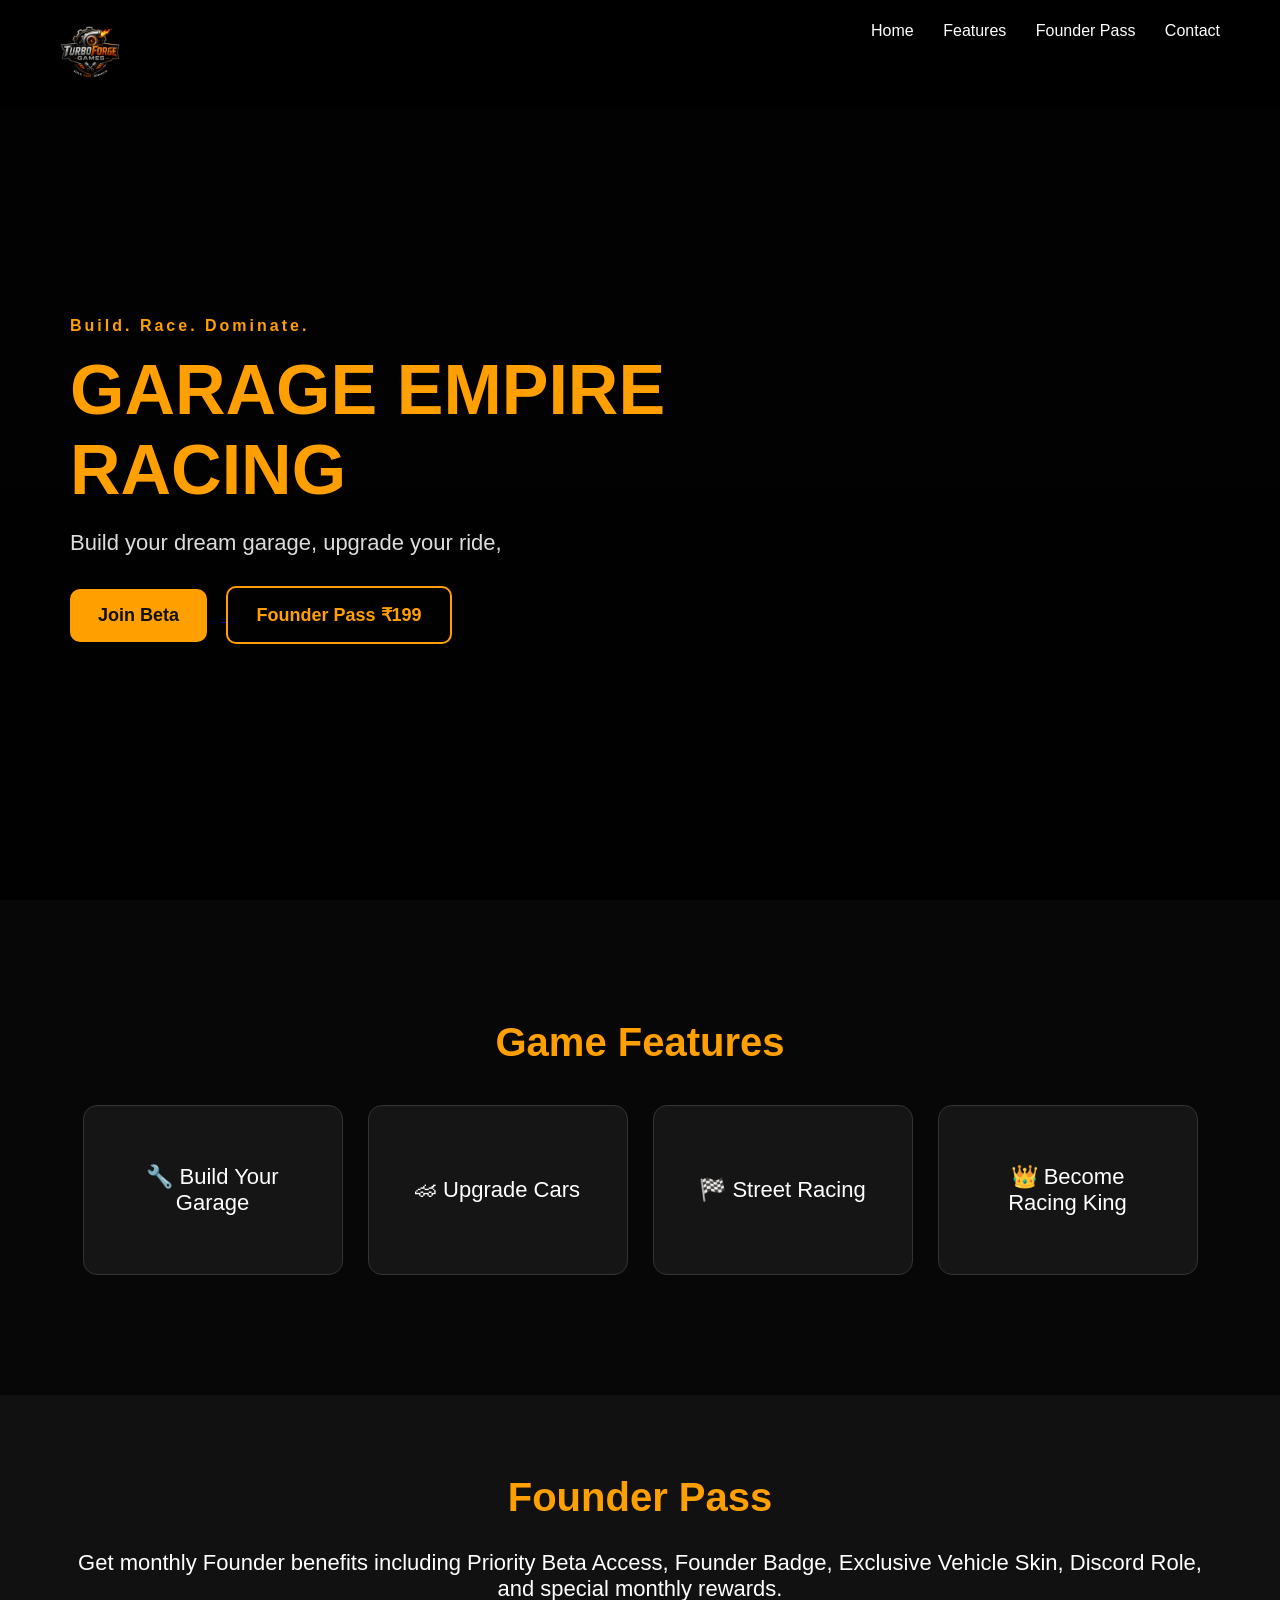
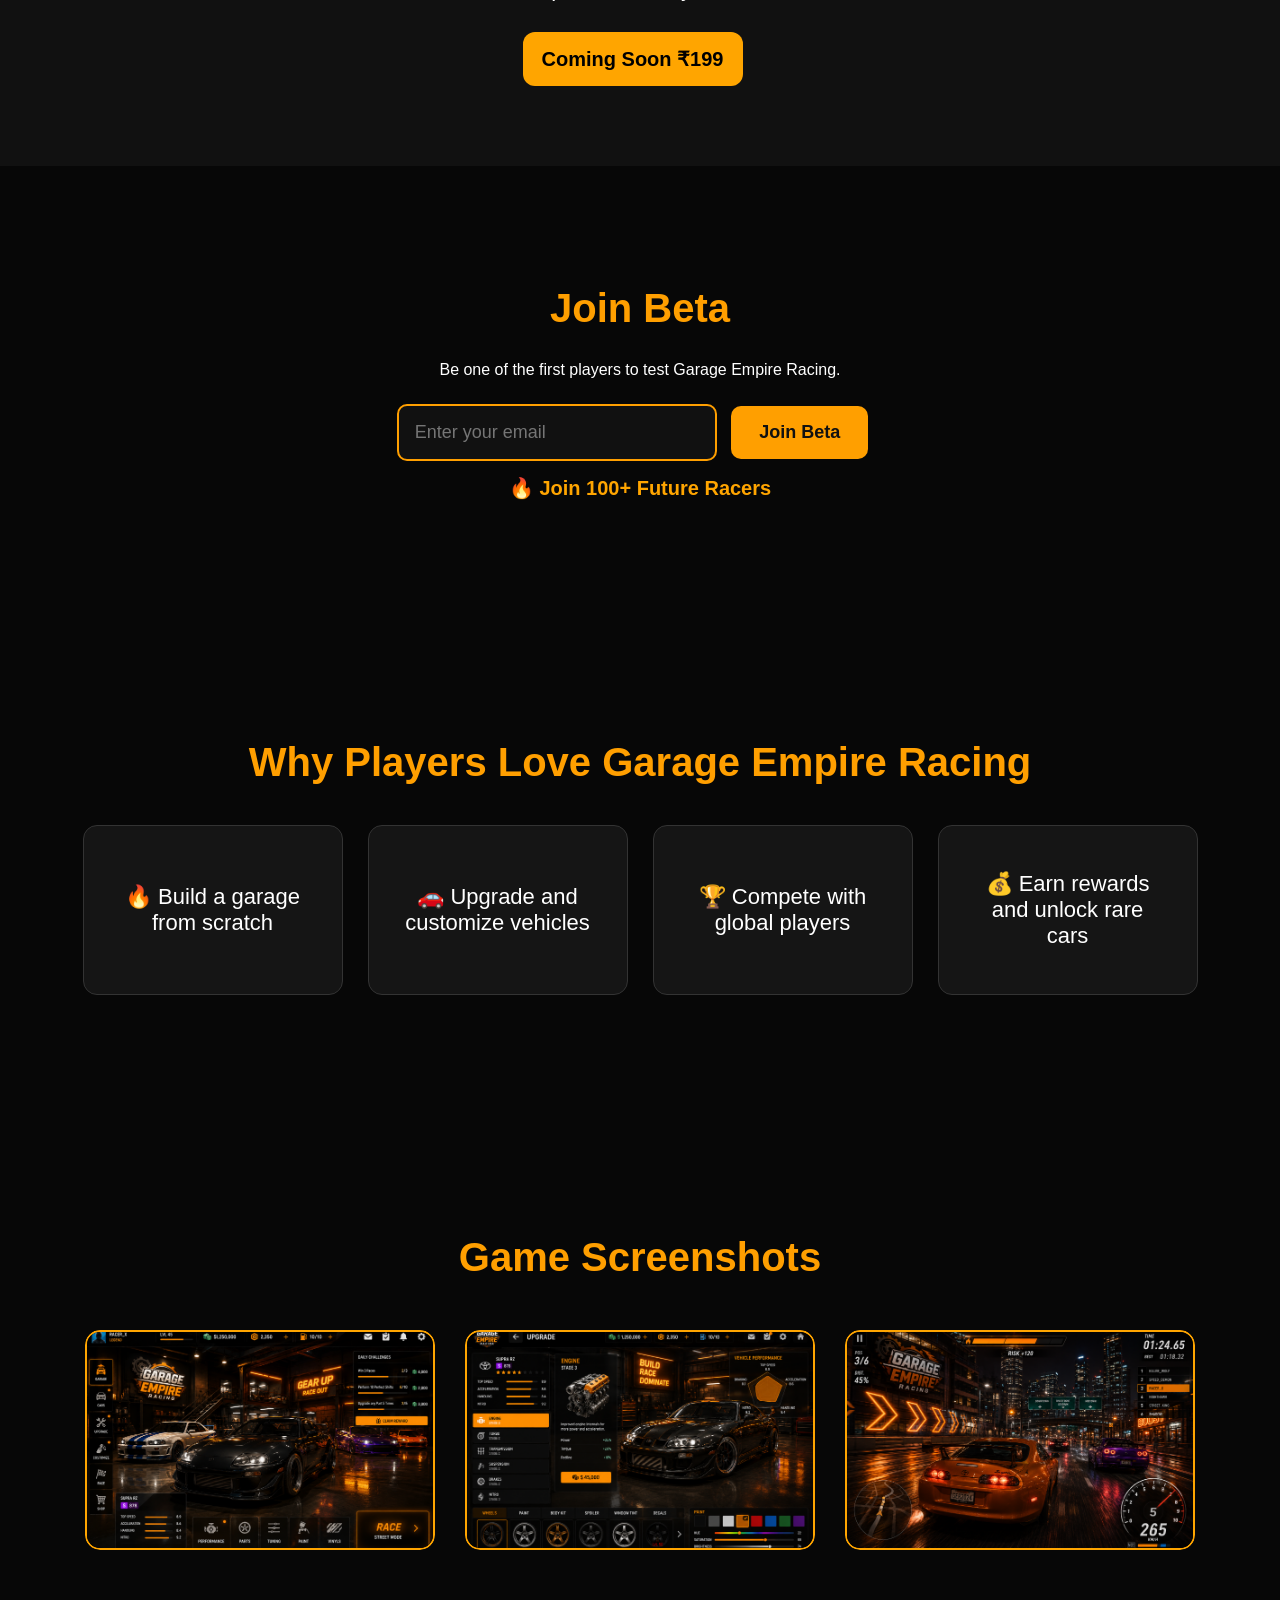
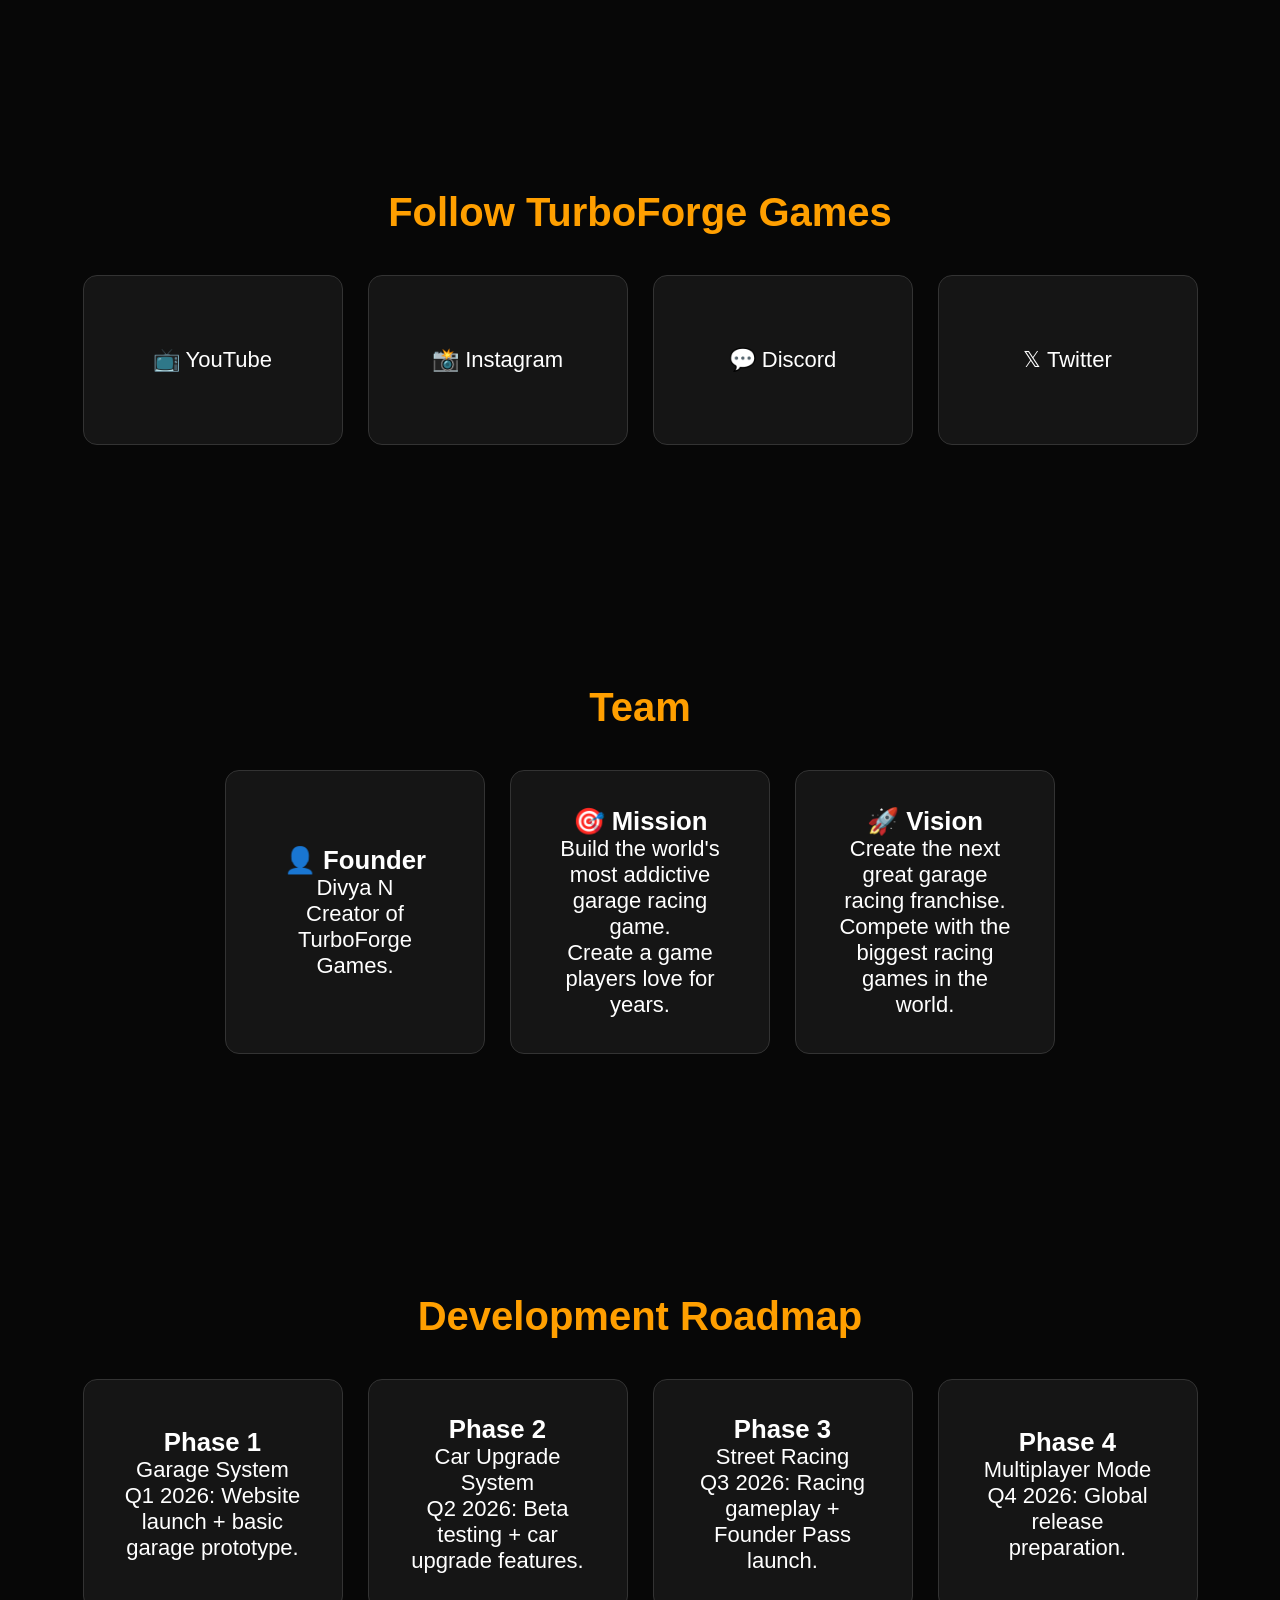
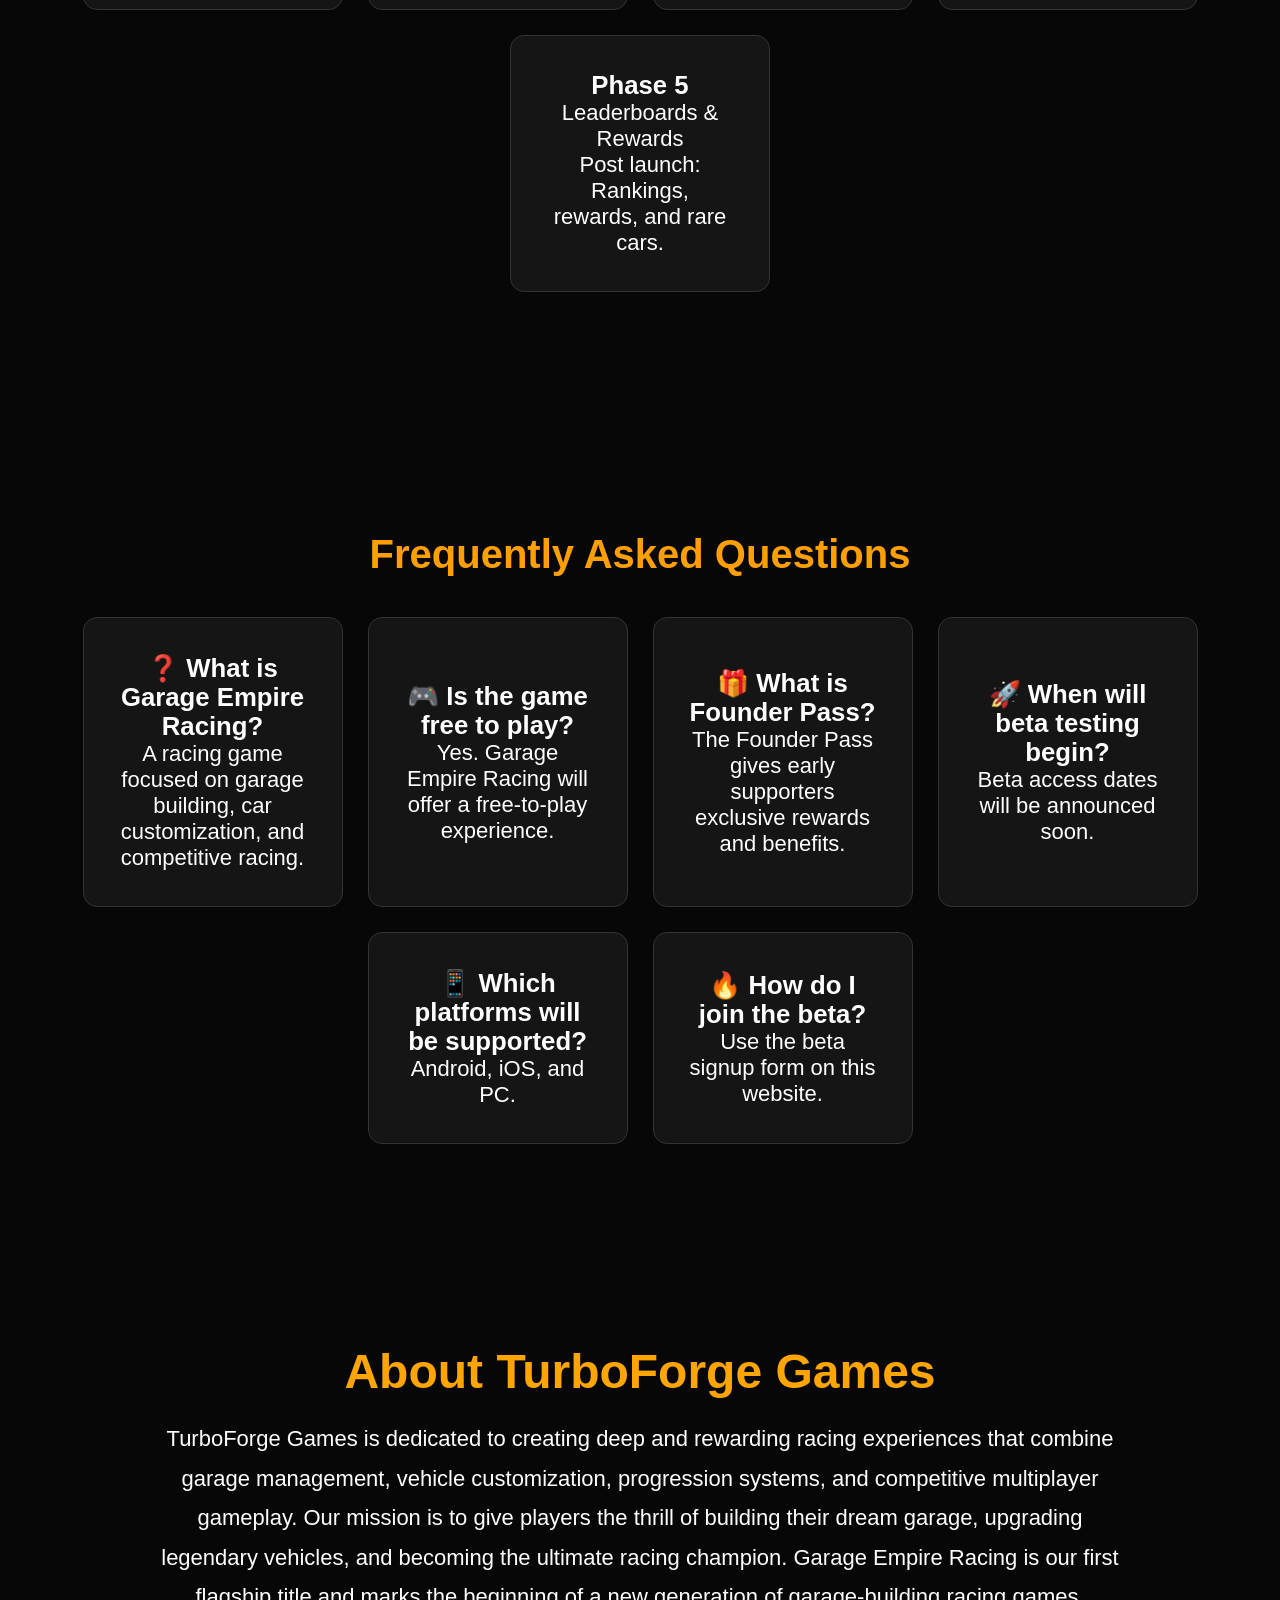
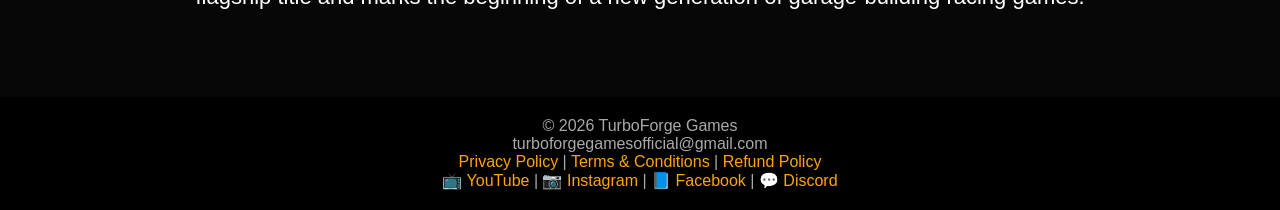
==== commit 5fd6fce2: "Update index.html" ====
--- a/index.html
+++ b/index.html
@@ -66,9 +66,8 @@
     <h2>Founder Pass</h2>
 
     <p>
-        Get Priority Beta Access, Founder Badge,
-        Exclusive Vehicle Skin, Discord Role,
-        and Lifetime Recognition.
+        Get monthly Founder benefits including Priority Beta Access, Founder Badge,
+Exclusive Vehicle Skin, Discord Role, and special monthly rewards.
     </p>
 
     <a href="founder-pass.html">
--- a/style.css
+++ b/style.css
@@ -378,4 +378,11 @@
   color: white;
   font-size: 18px;
   font-weight: bold;
+}
+
+.founder-counter {
+    color: orange;
+    font-size: 22px;
+    font-weight: bold;
+    margin: 20px 0;
 }
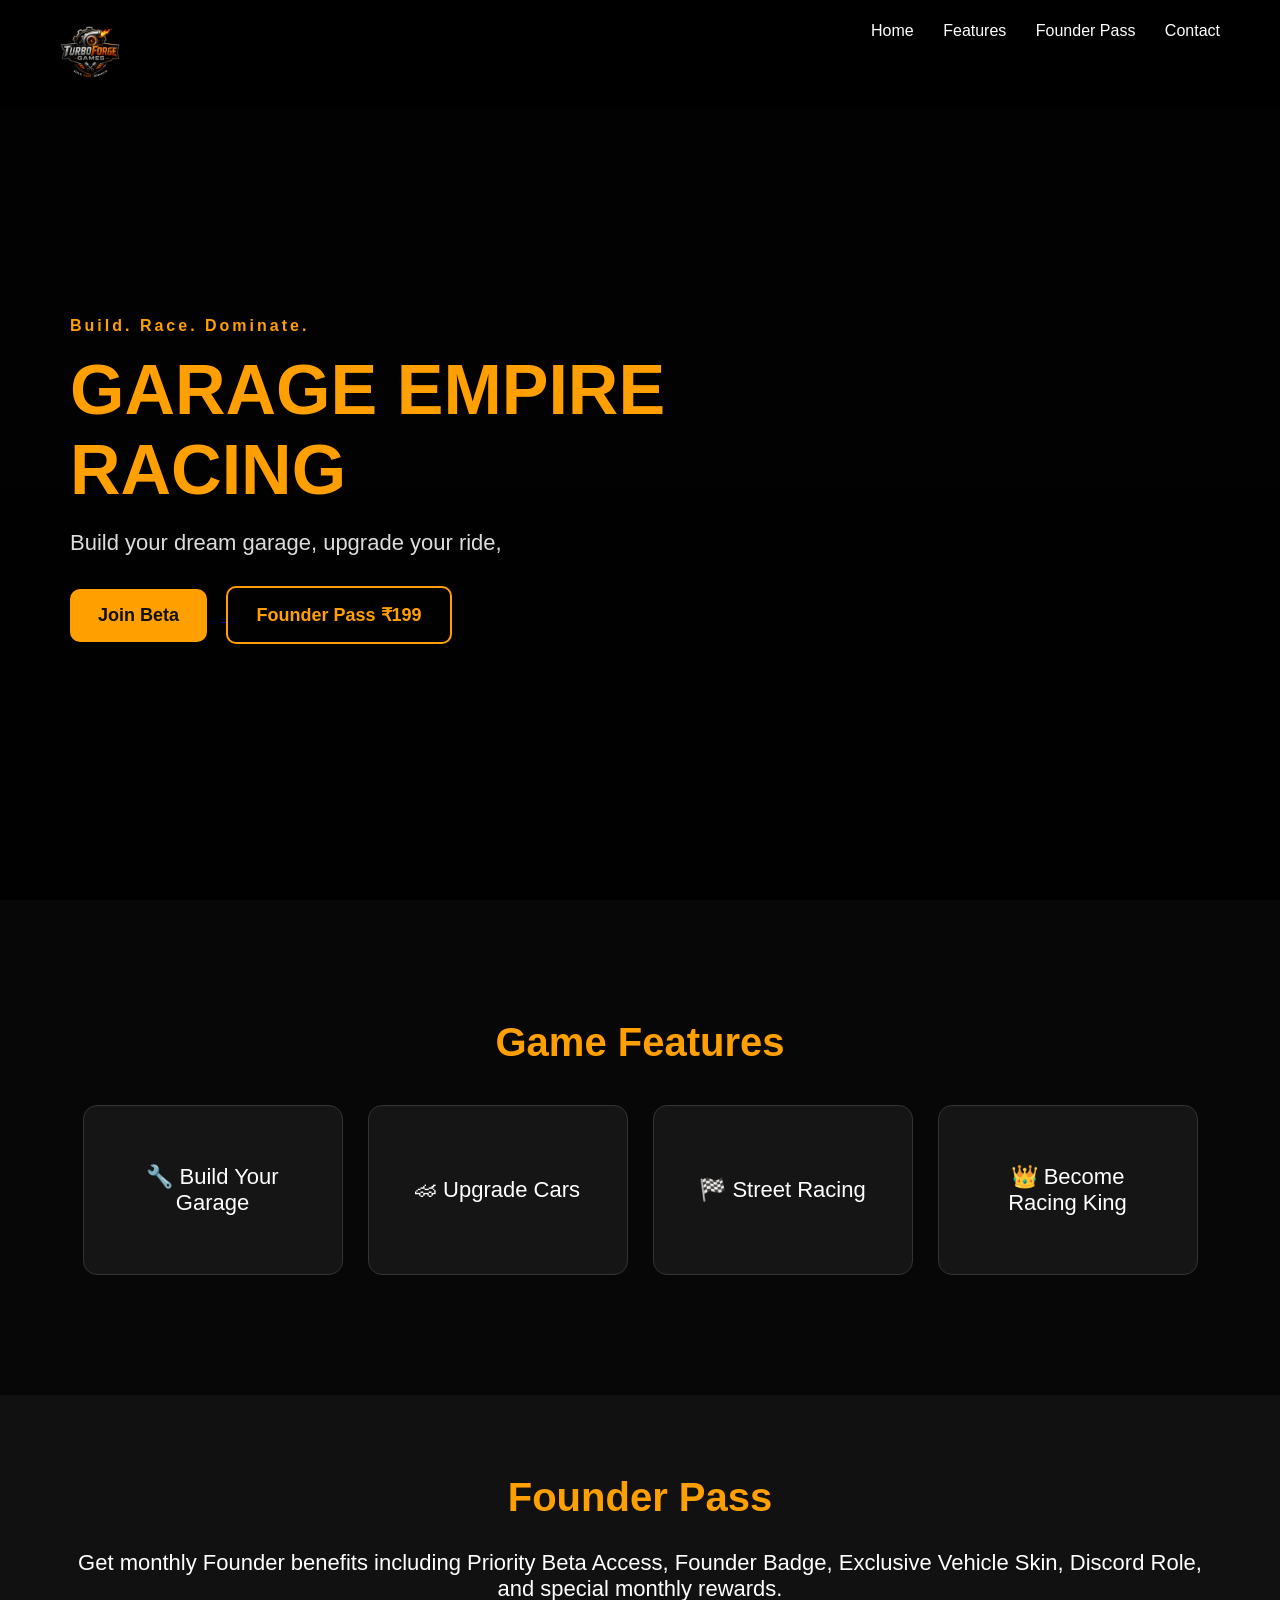
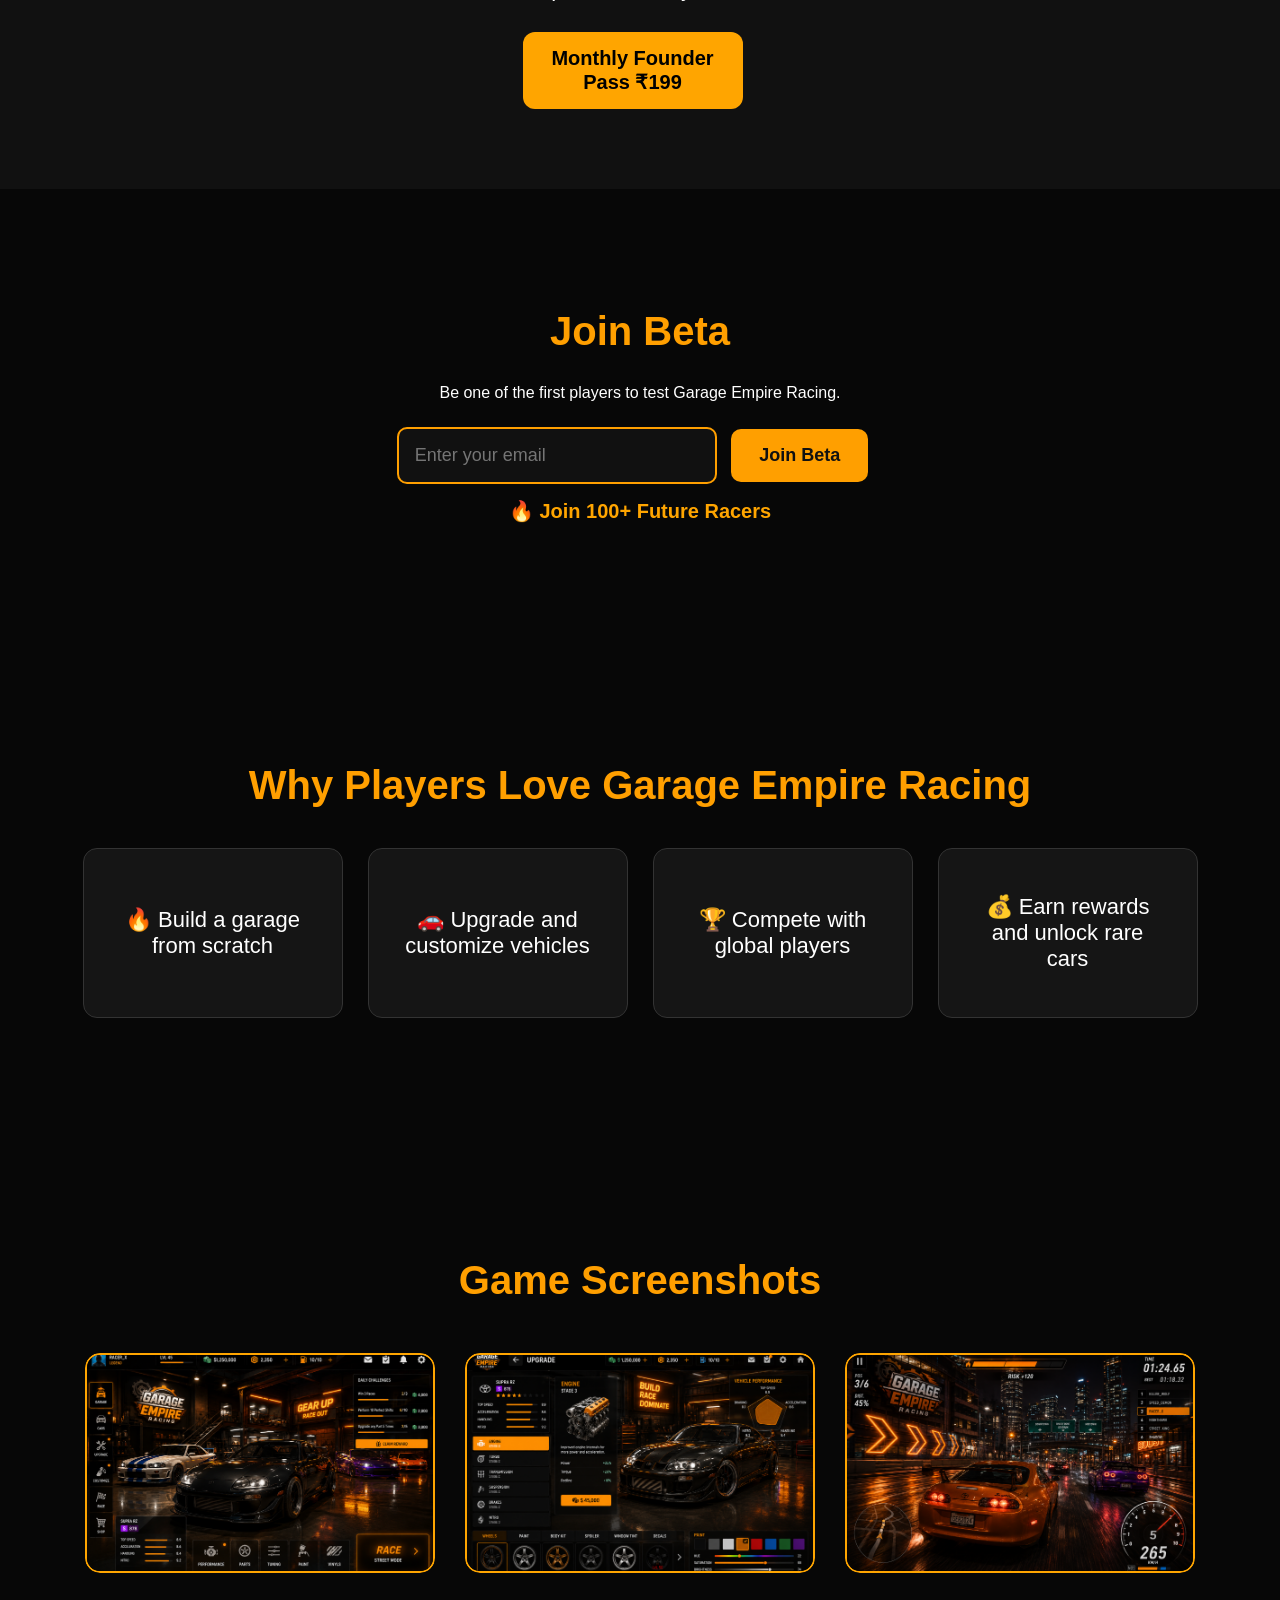
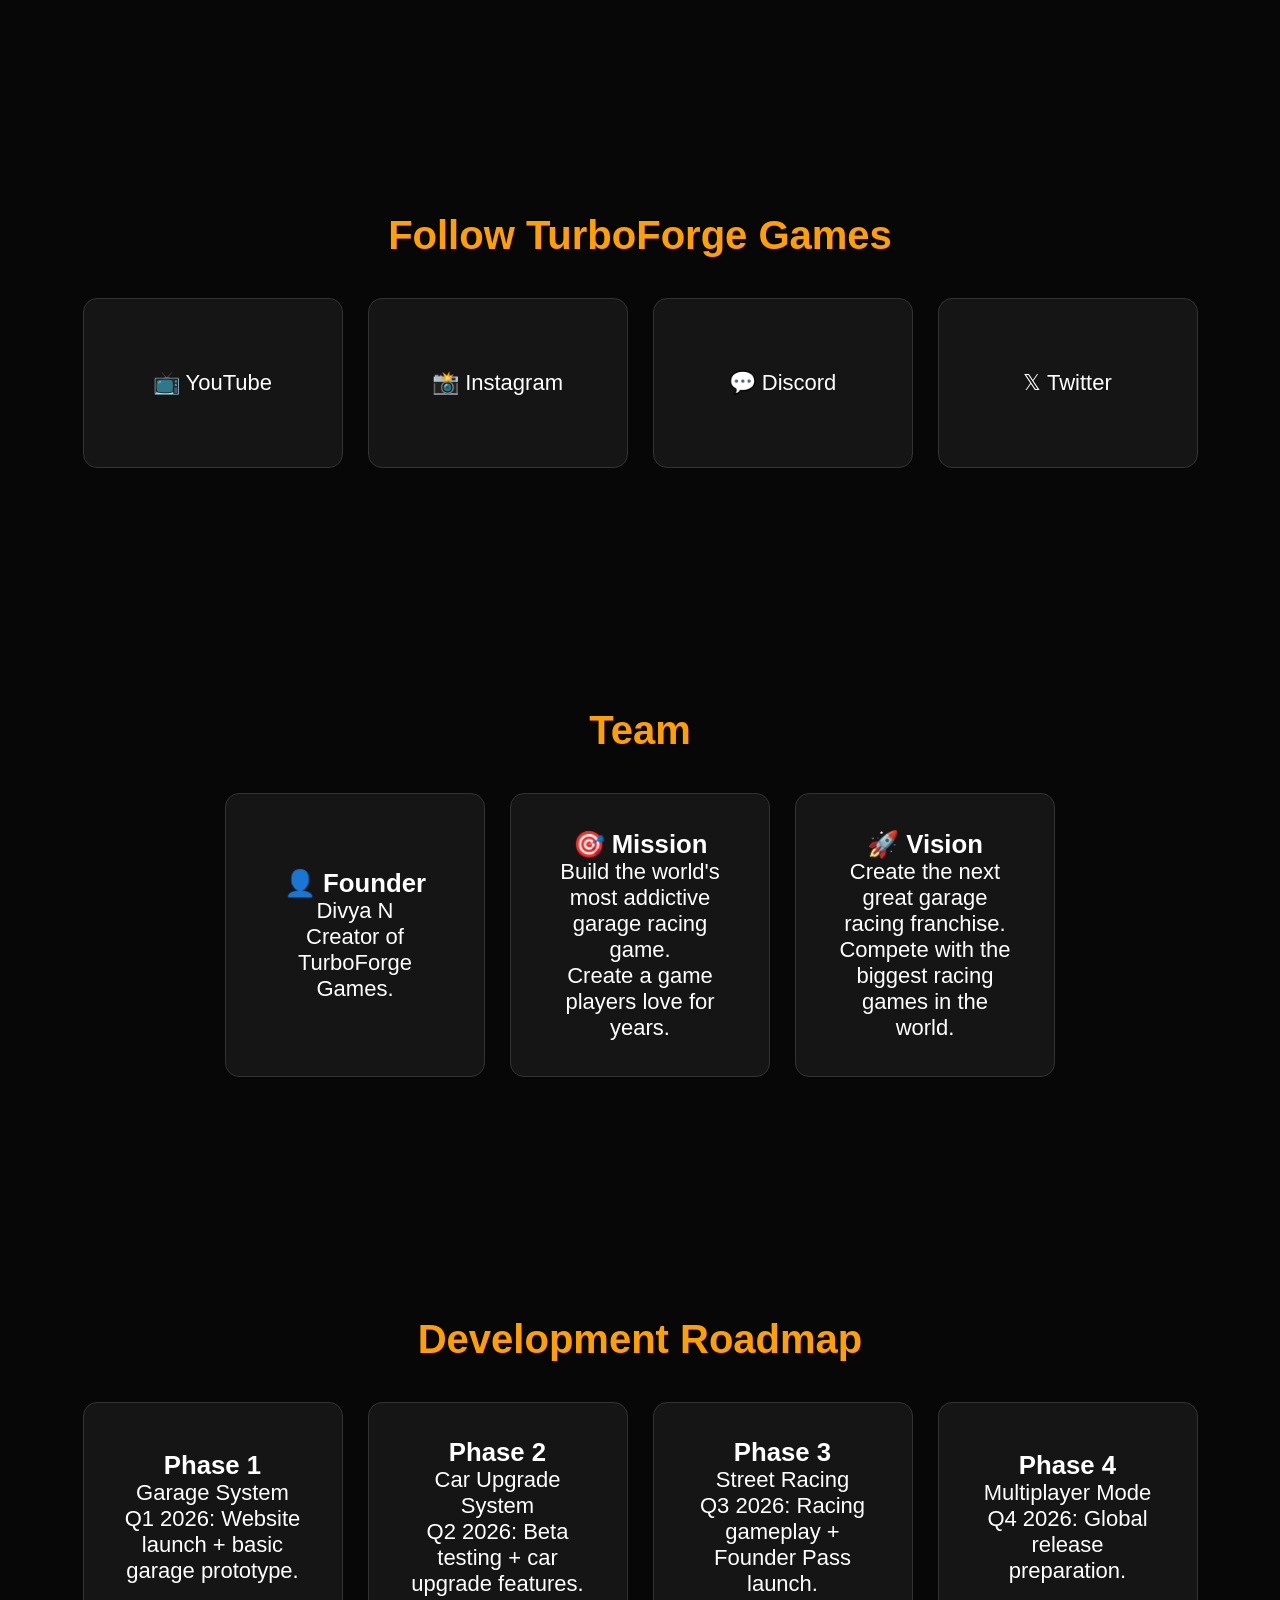
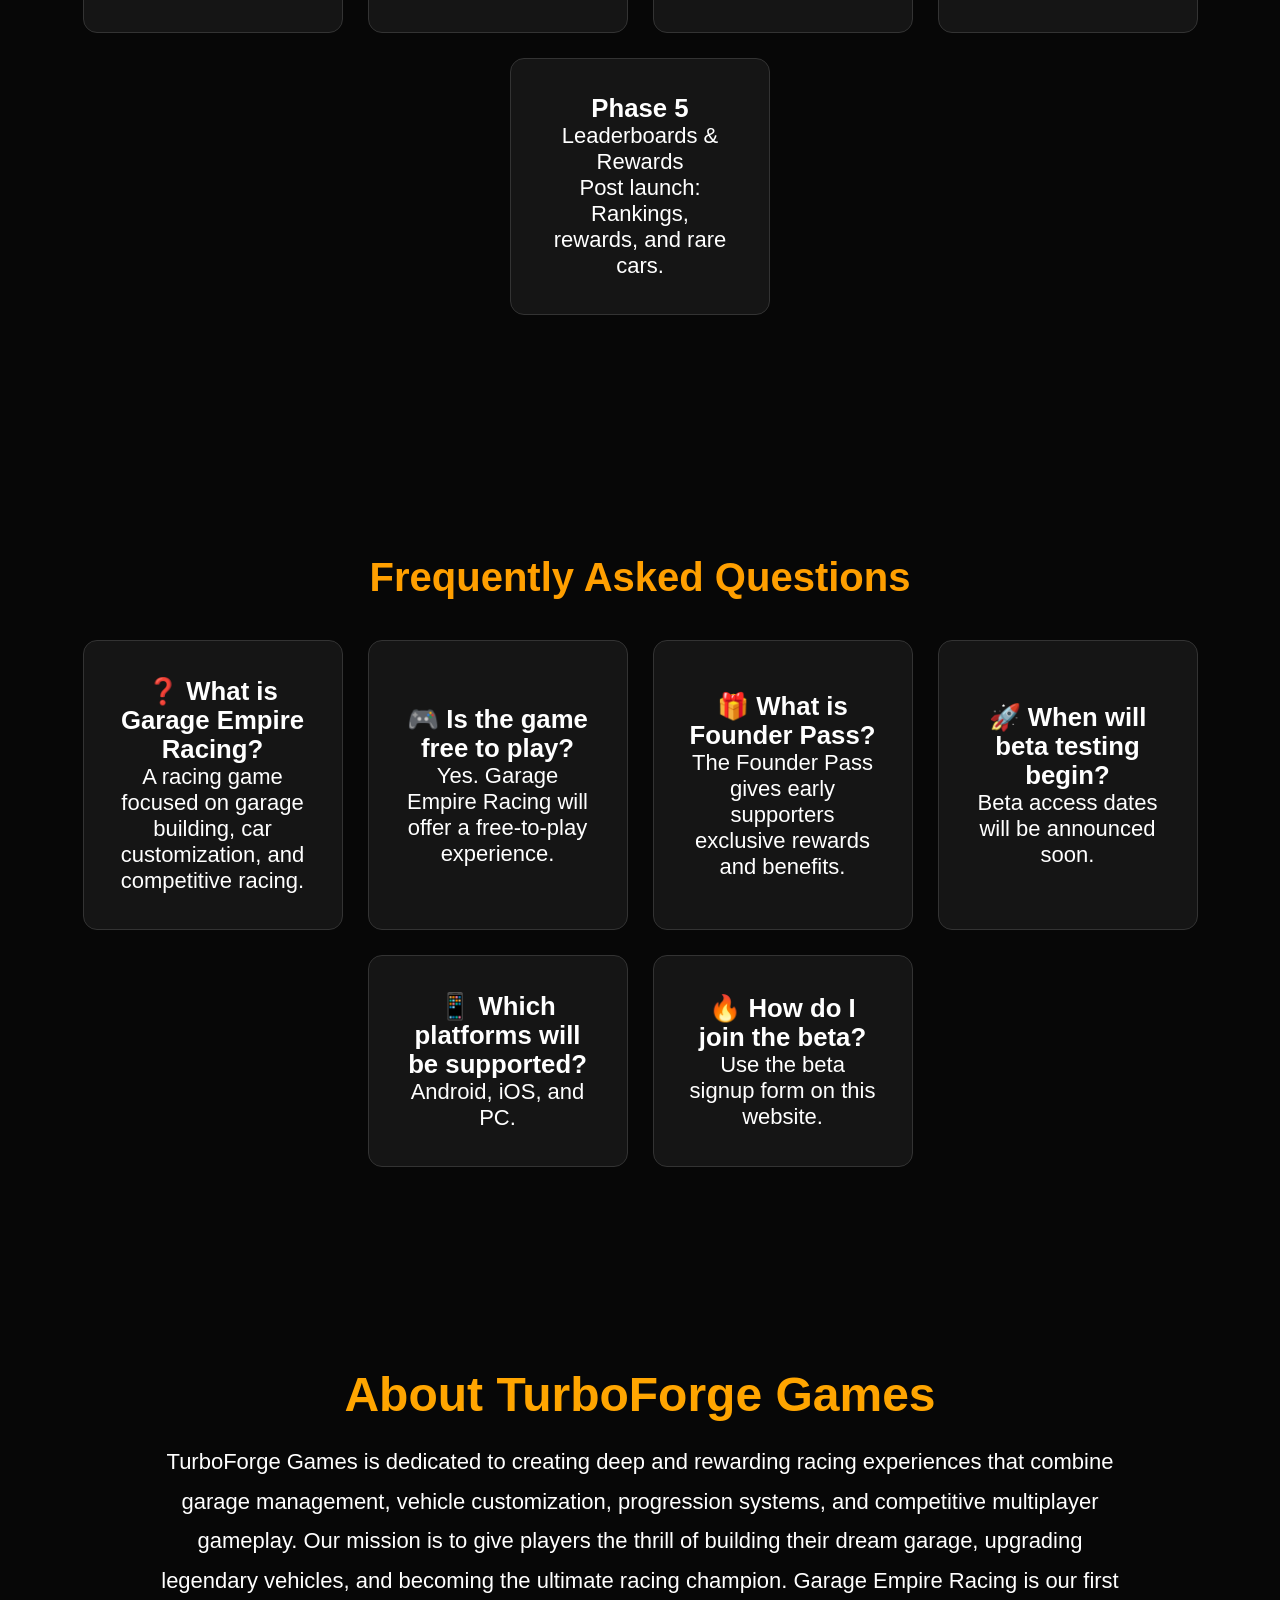
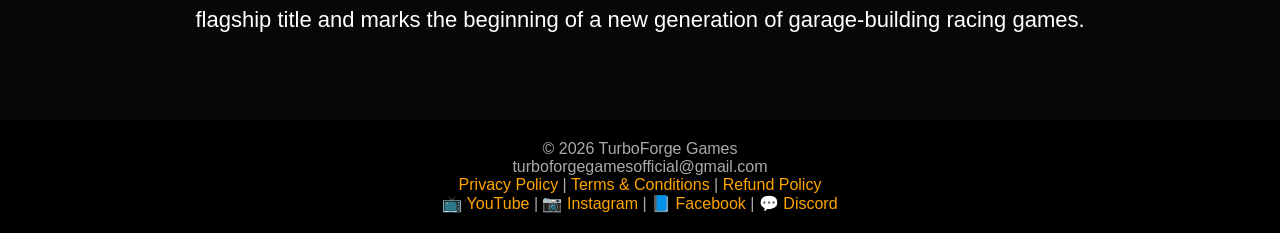
==== commit f506fccd: "Update index.html" ====
--- a/index.html
+++ b/index.html
@@ -72,7 +72,7 @@
 
     <a href="founder-pass.html">
         <button class="cta-button">
-            Coming Soon ₹199
+            Monthly Founder Pass ₹199
         </button>
     </a>
 </section>
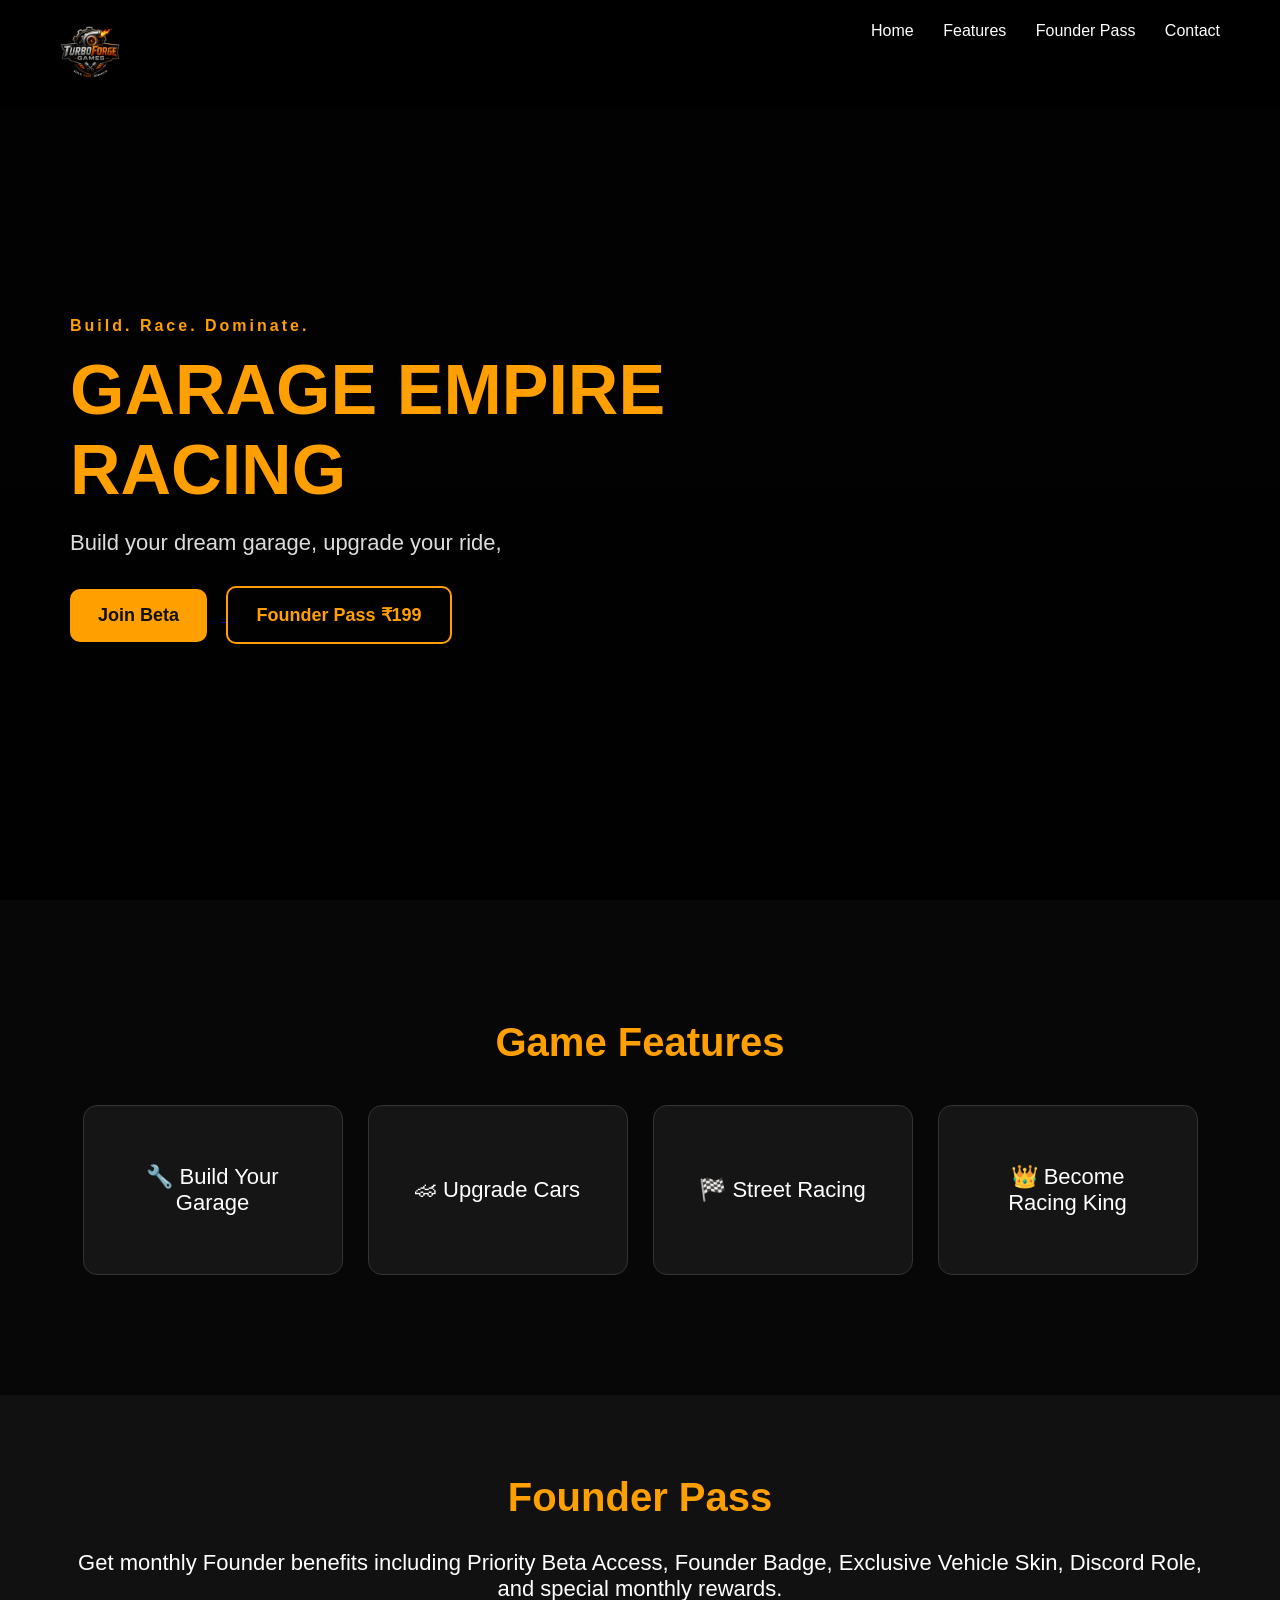
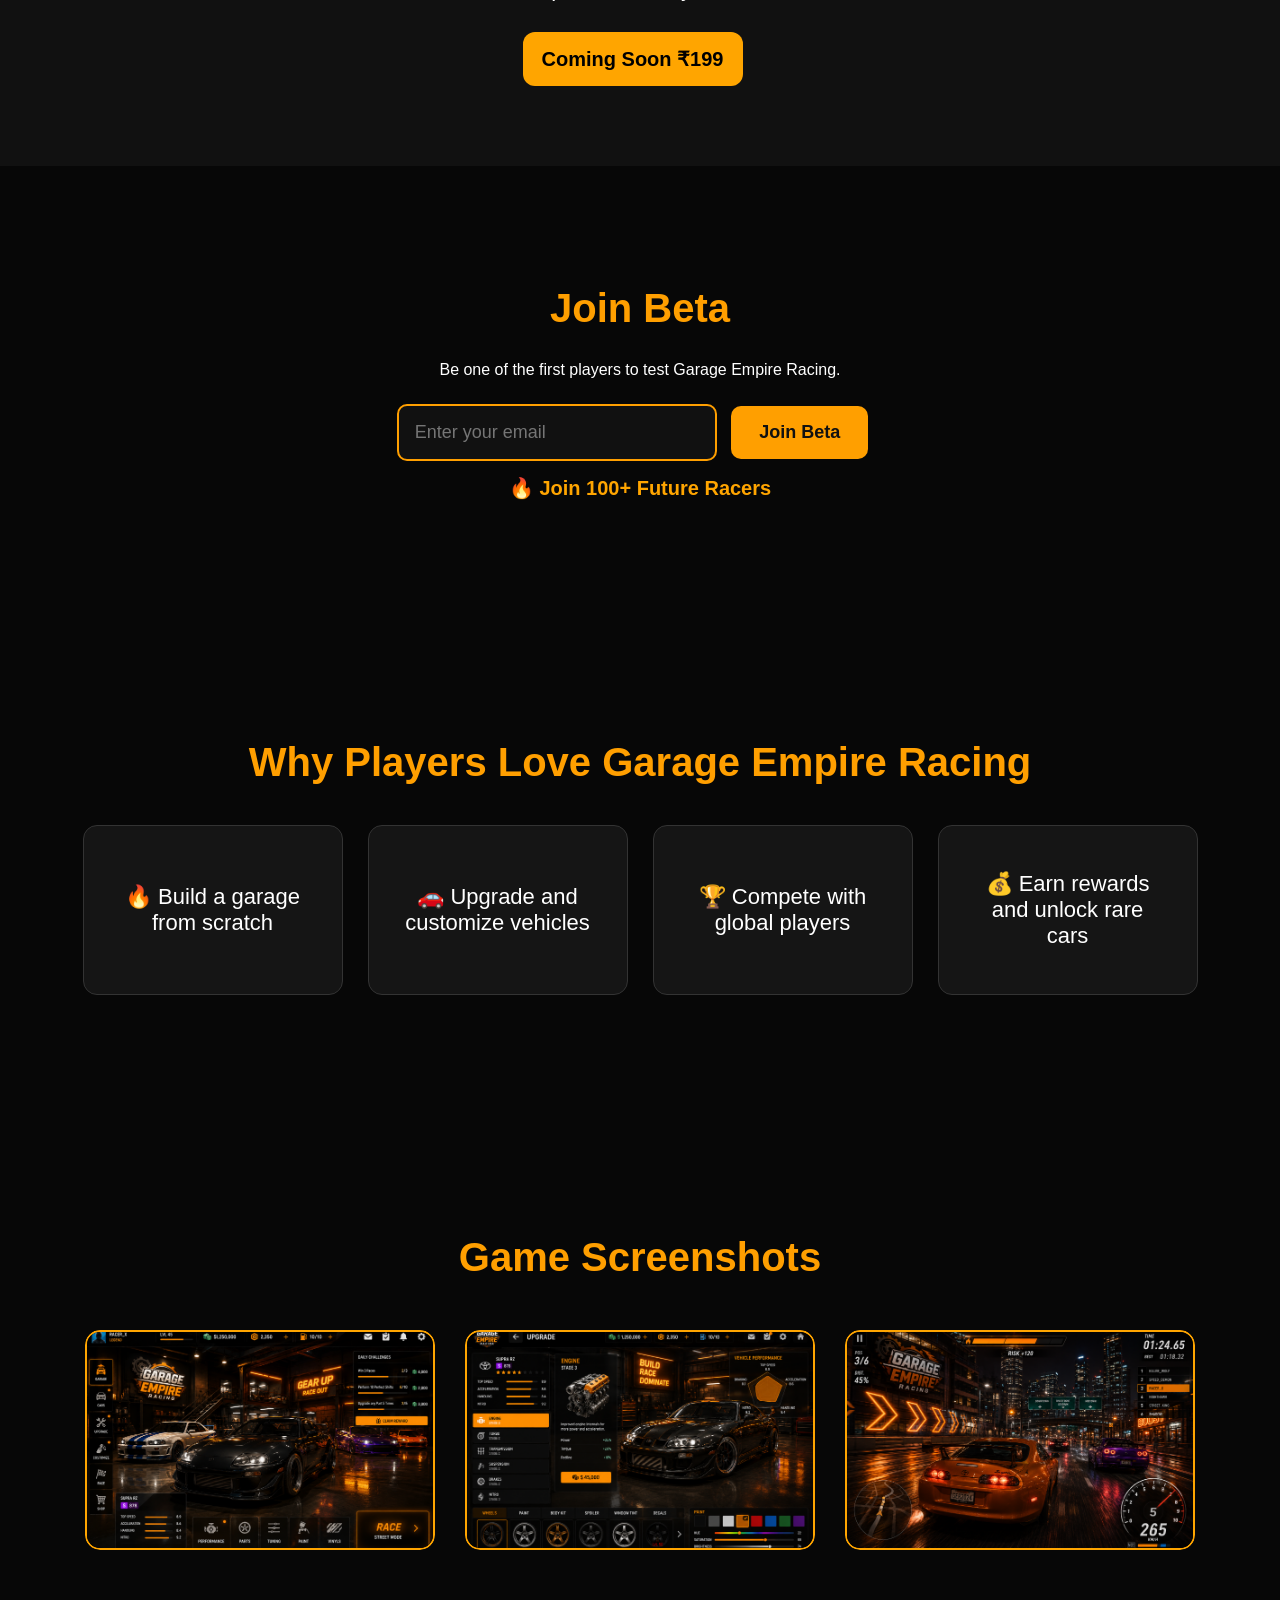
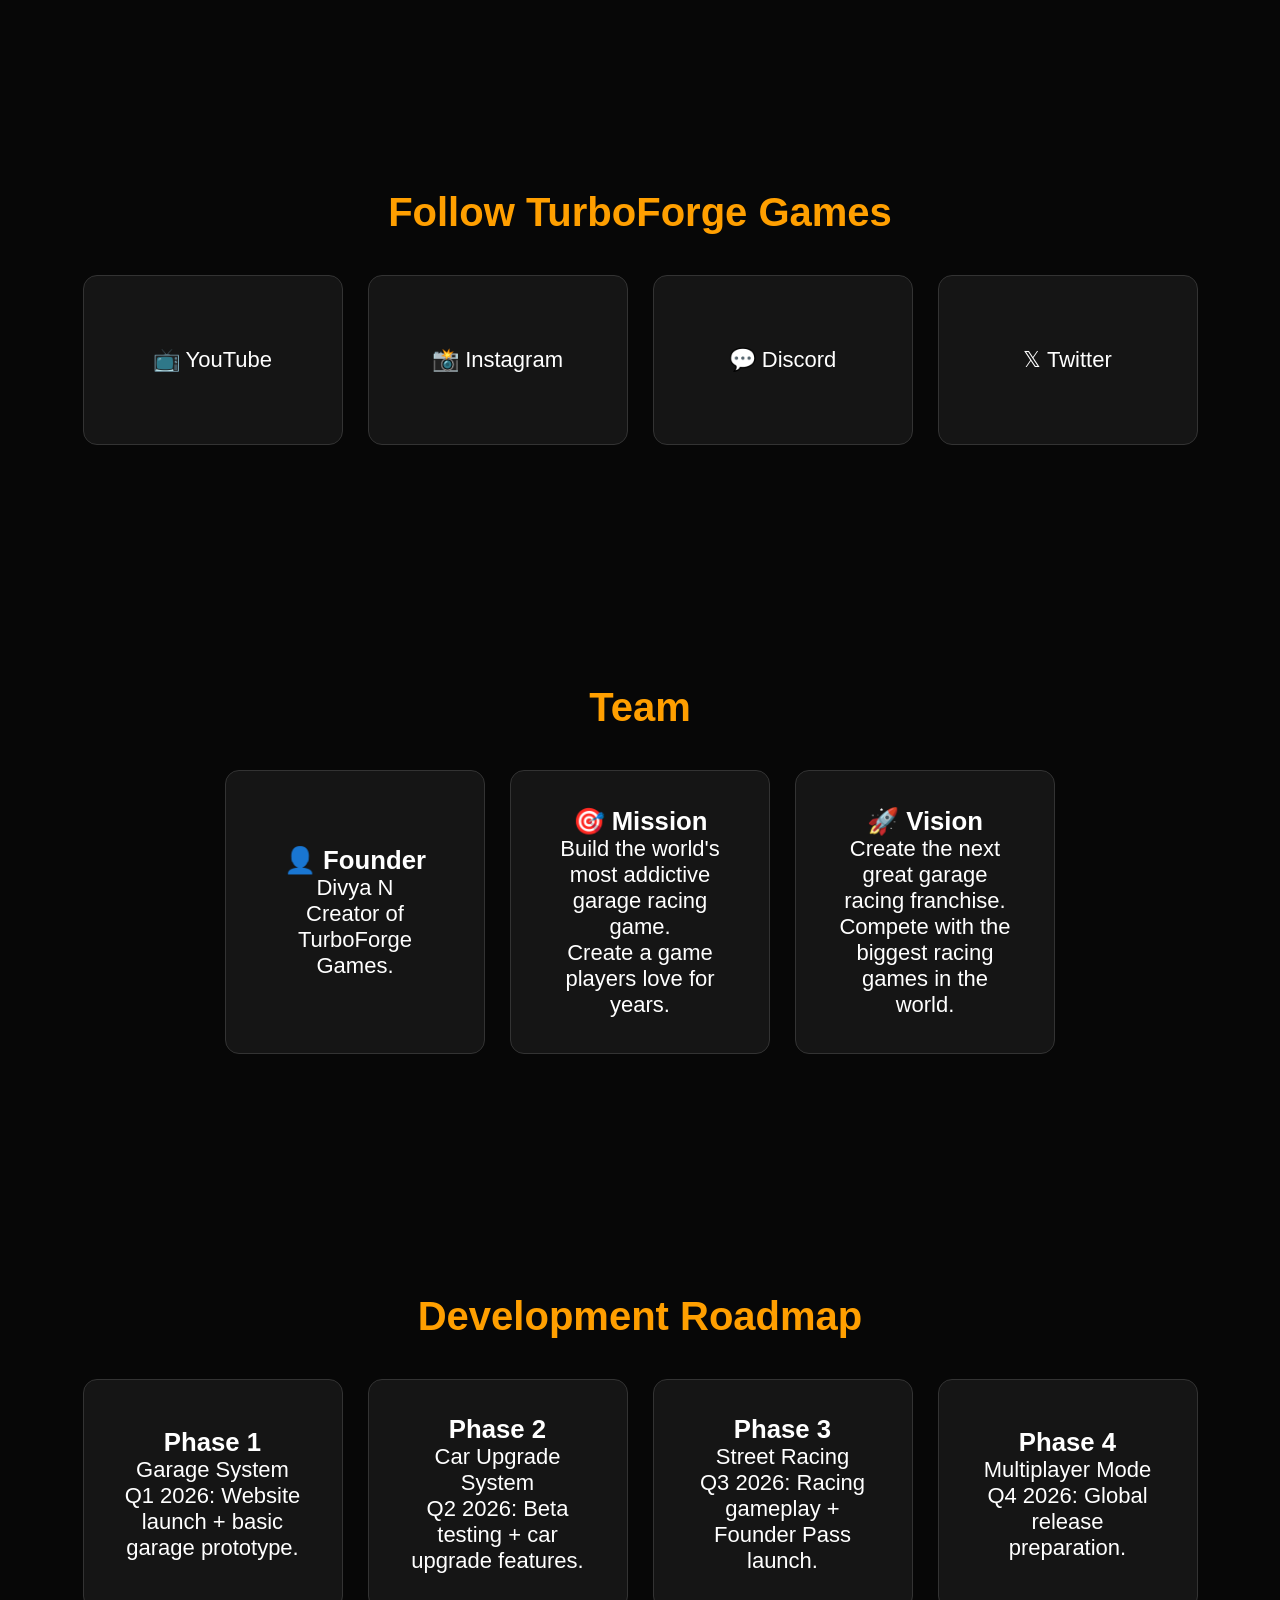
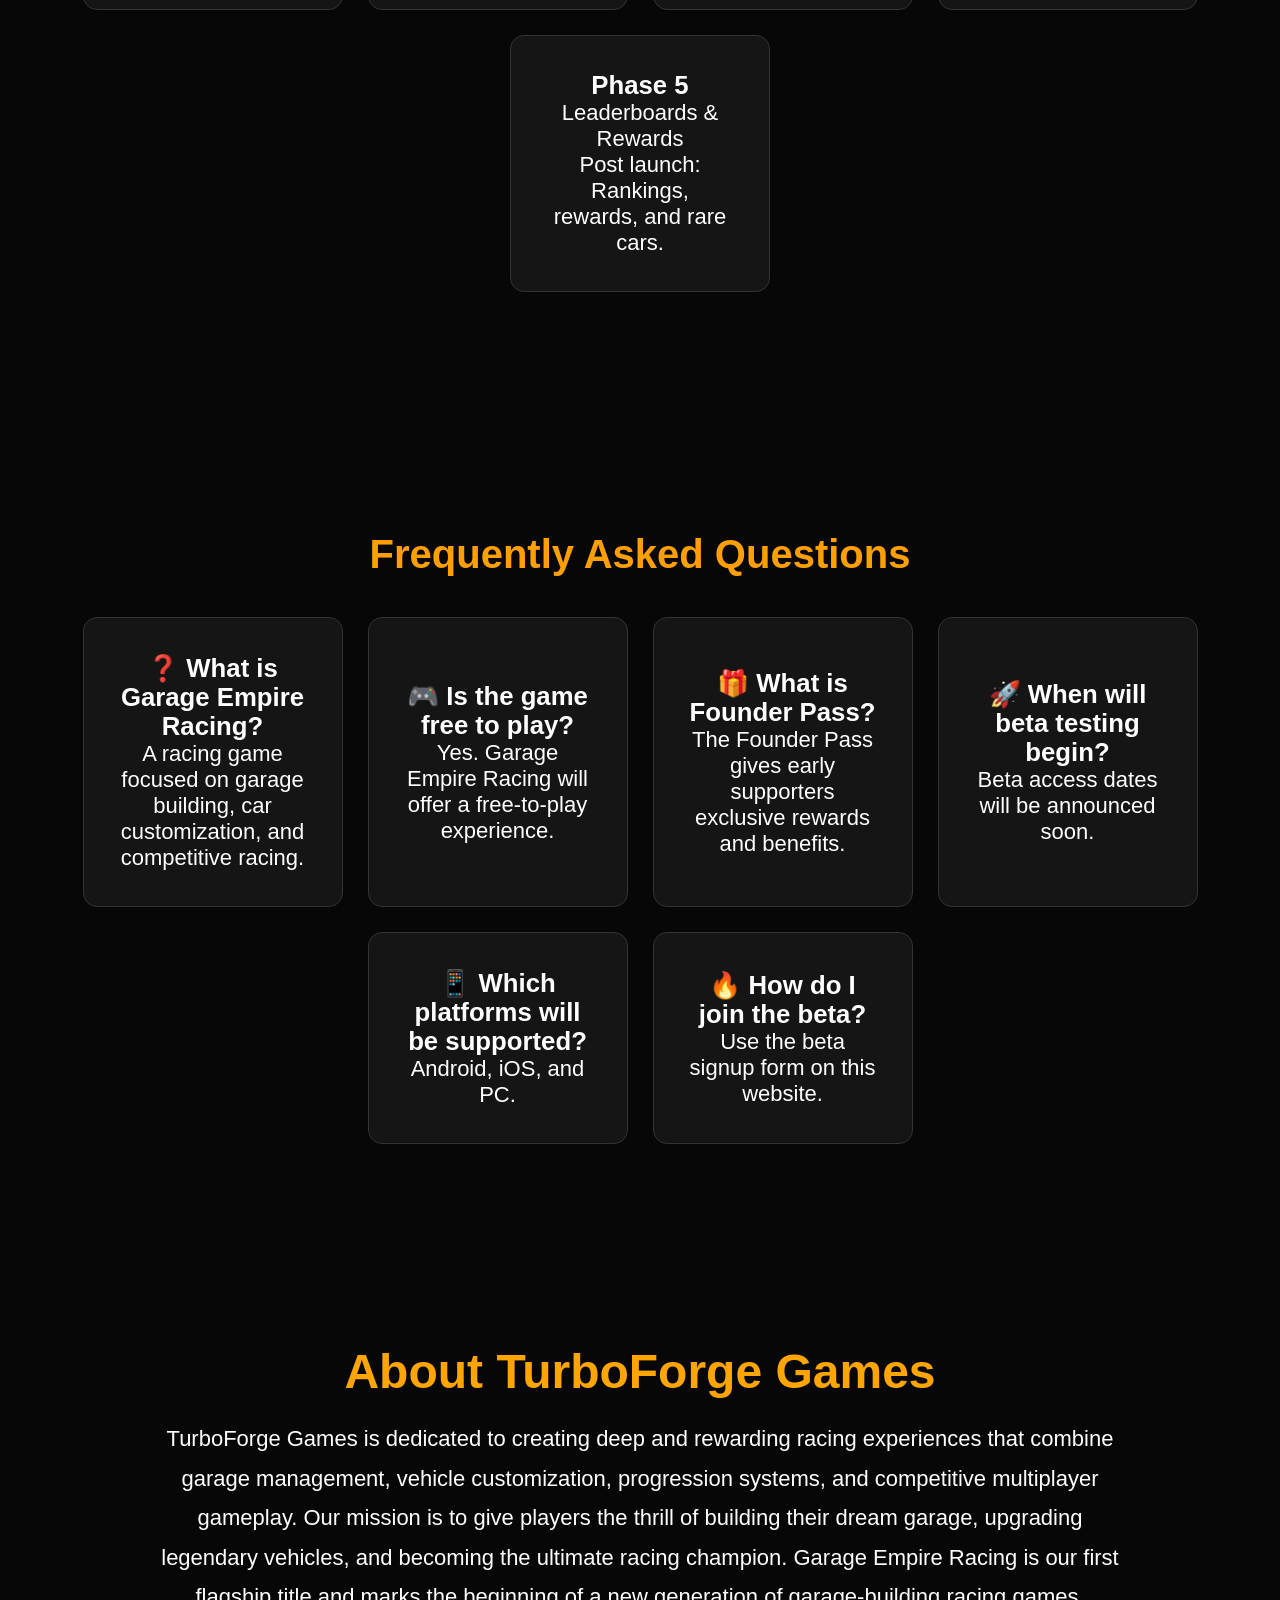
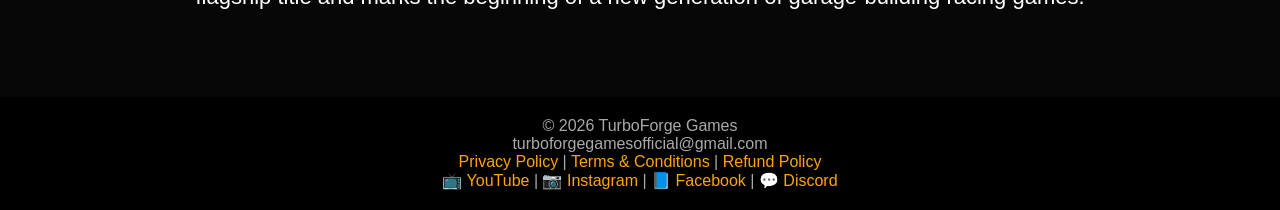
==== commit a27d90d7: "Update index.html" ====
--- a/index.html
+++ b/index.html
@@ -72,7 +72,7 @@
 
     <a href="founder-pass.html">
         <button class="cta-button">
-            Monthly Founder Pass ₹199
+            Coming Soon ₹199
         </button>
     </a>
 </section>
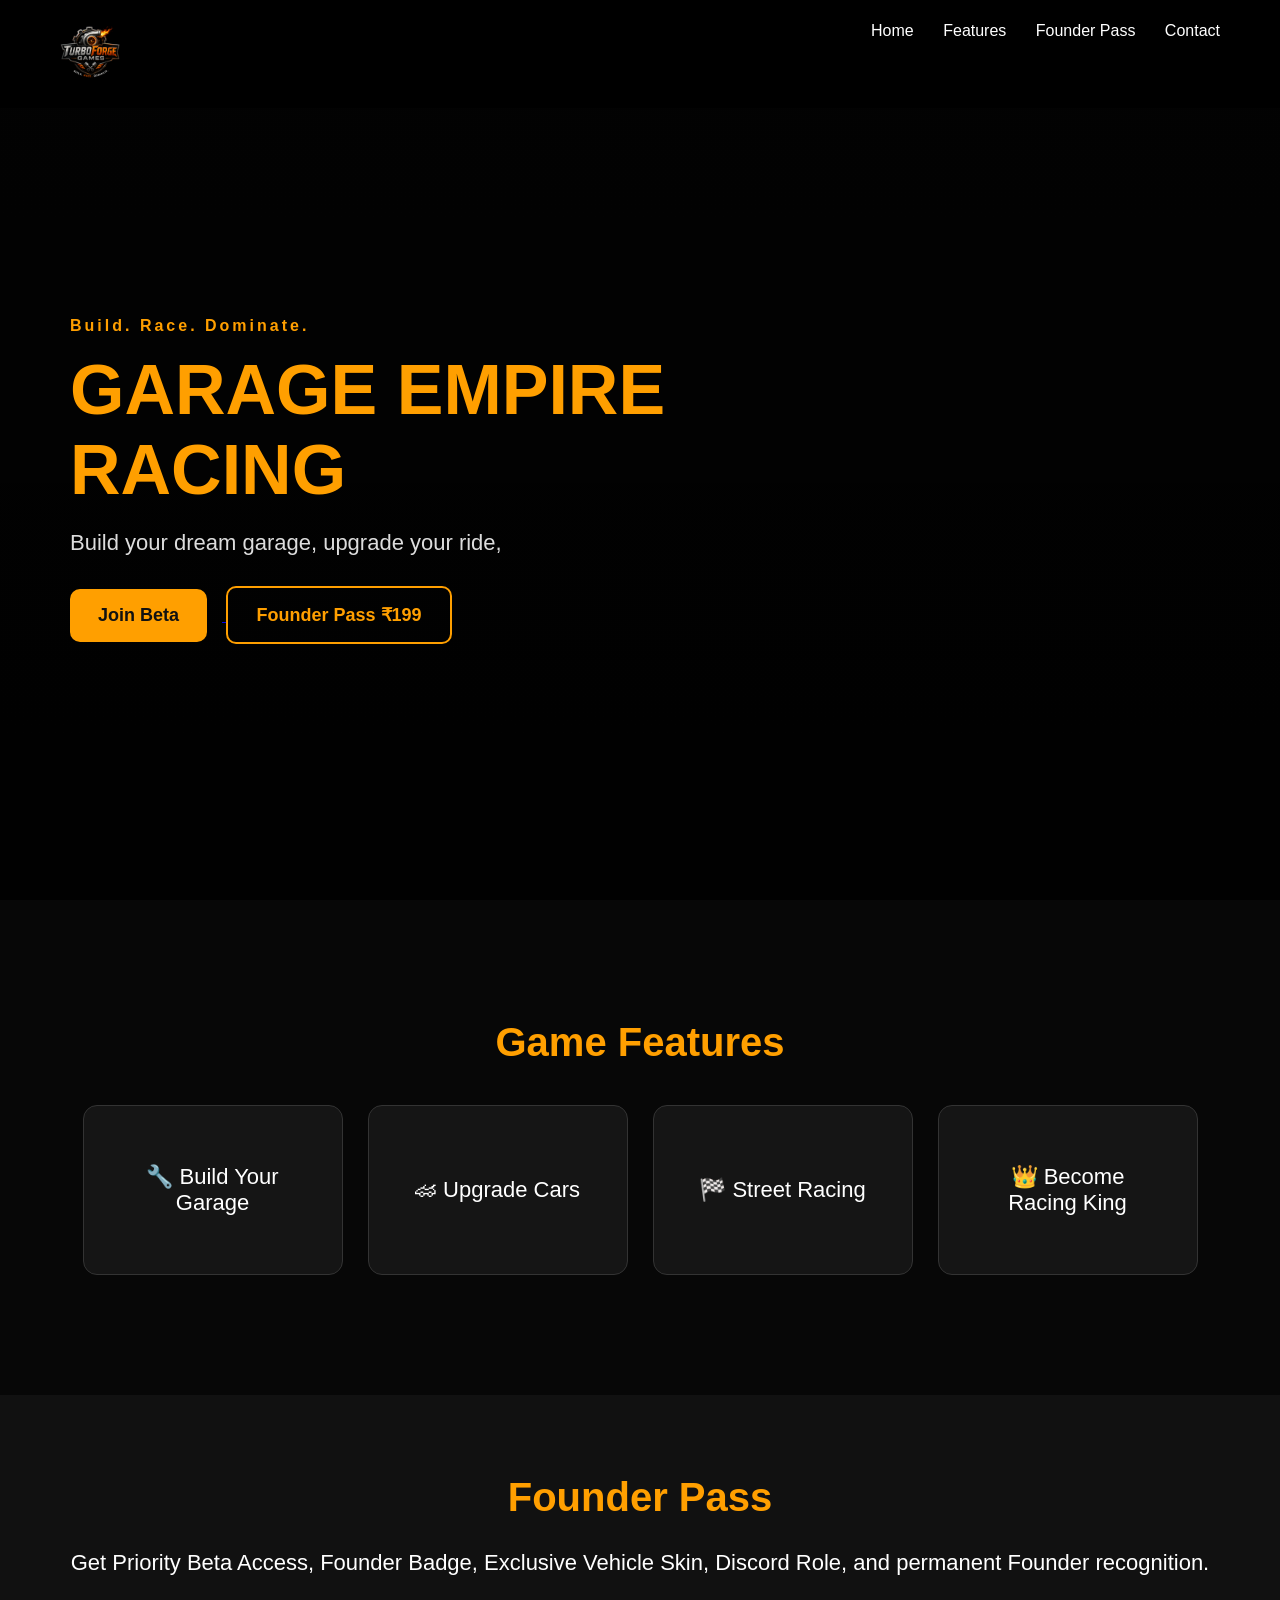
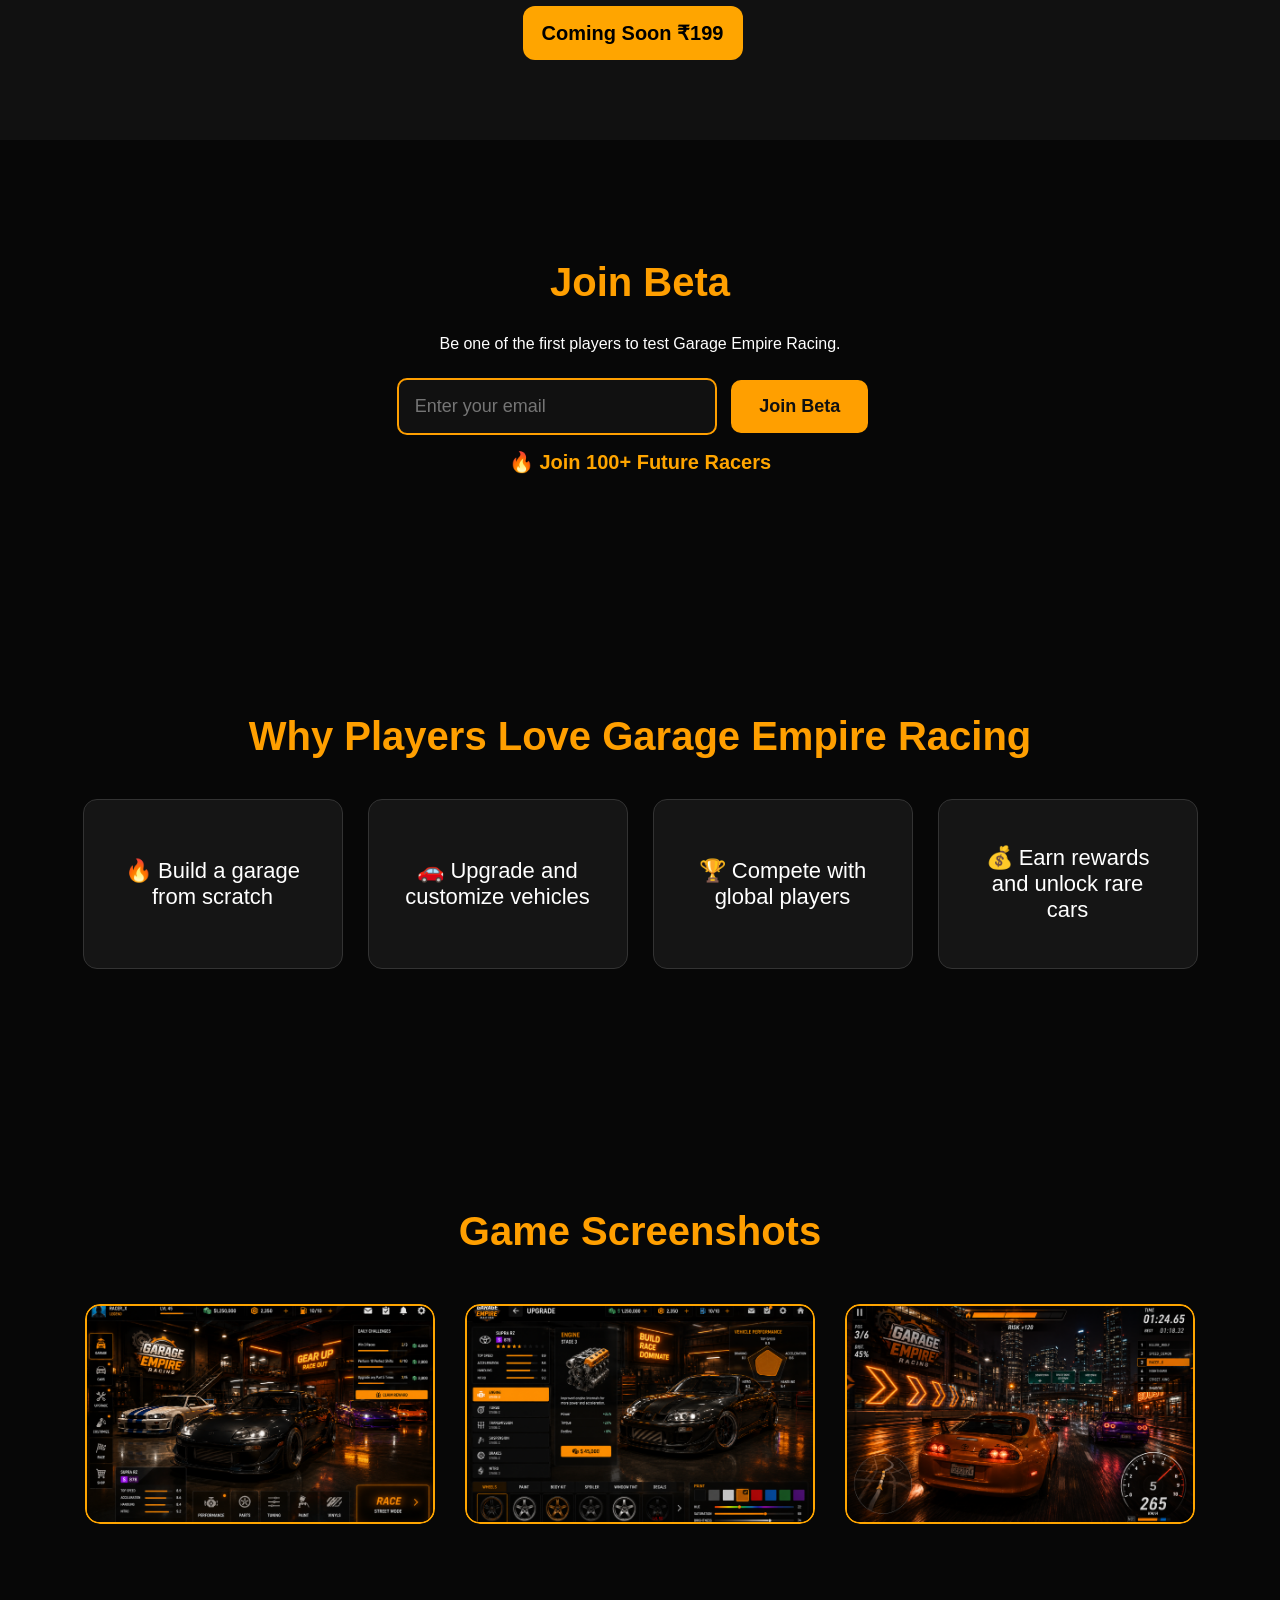
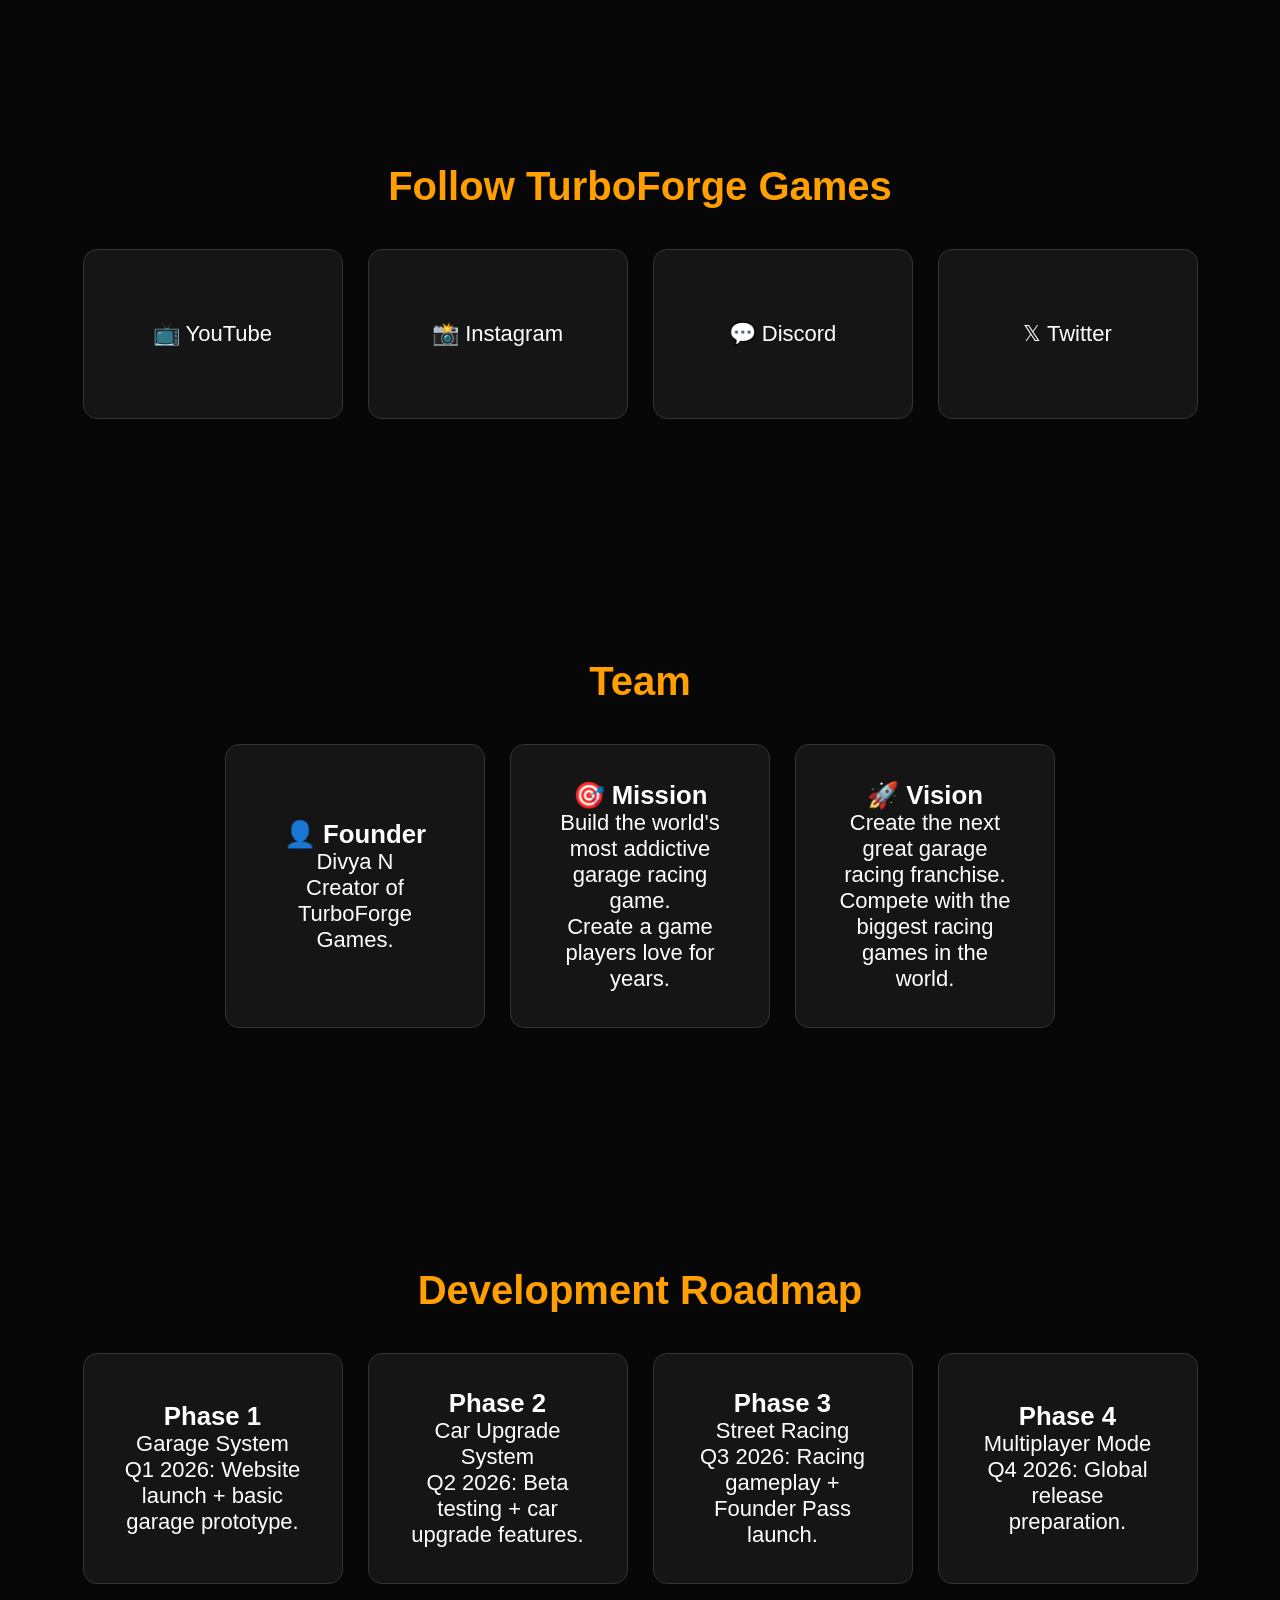
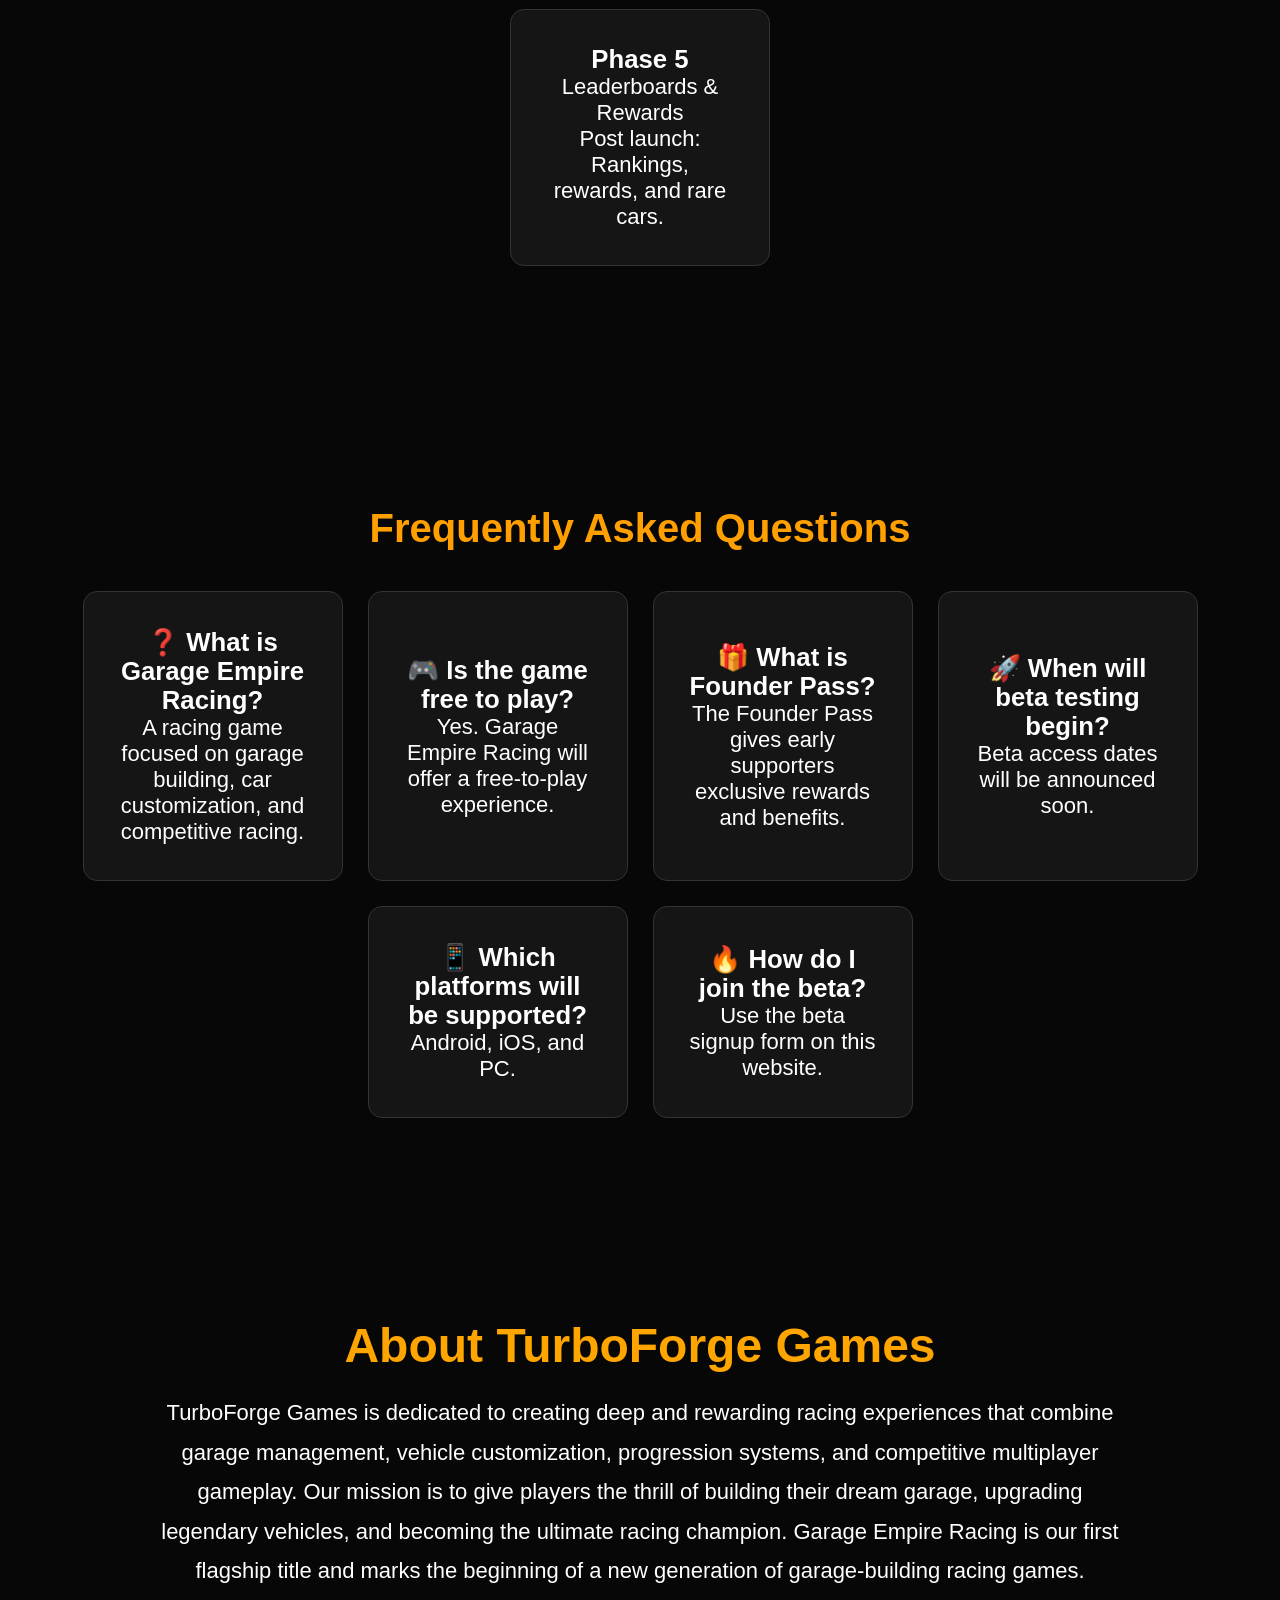
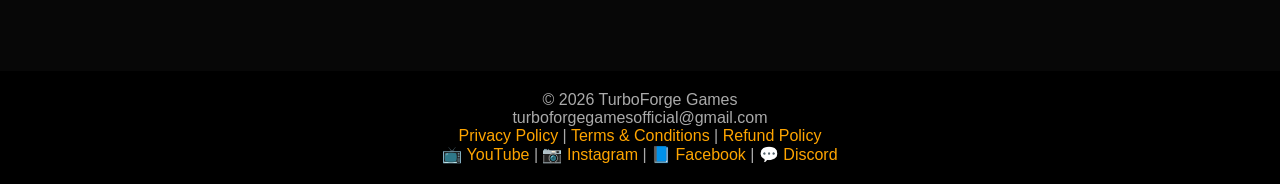
==== commit 9ff8c1d4: "Update index.html" ====
--- a/index.html
+++ b/index.html
@@ -66,8 +66,7 @@
     <h2>Founder Pass</h2>
 
     <p>
-        Get monthly Founder benefits including Priority Beta Access, Founder Badge,
-Exclusive Vehicle Skin, Discord Role, and special monthly rewards.
+Get Priority Beta Access, Founder Badge, Exclusive Vehicle Skin, Discord Role, and permanent Founder recognition.
     </p>
 
     <a href="founder-pass.html">
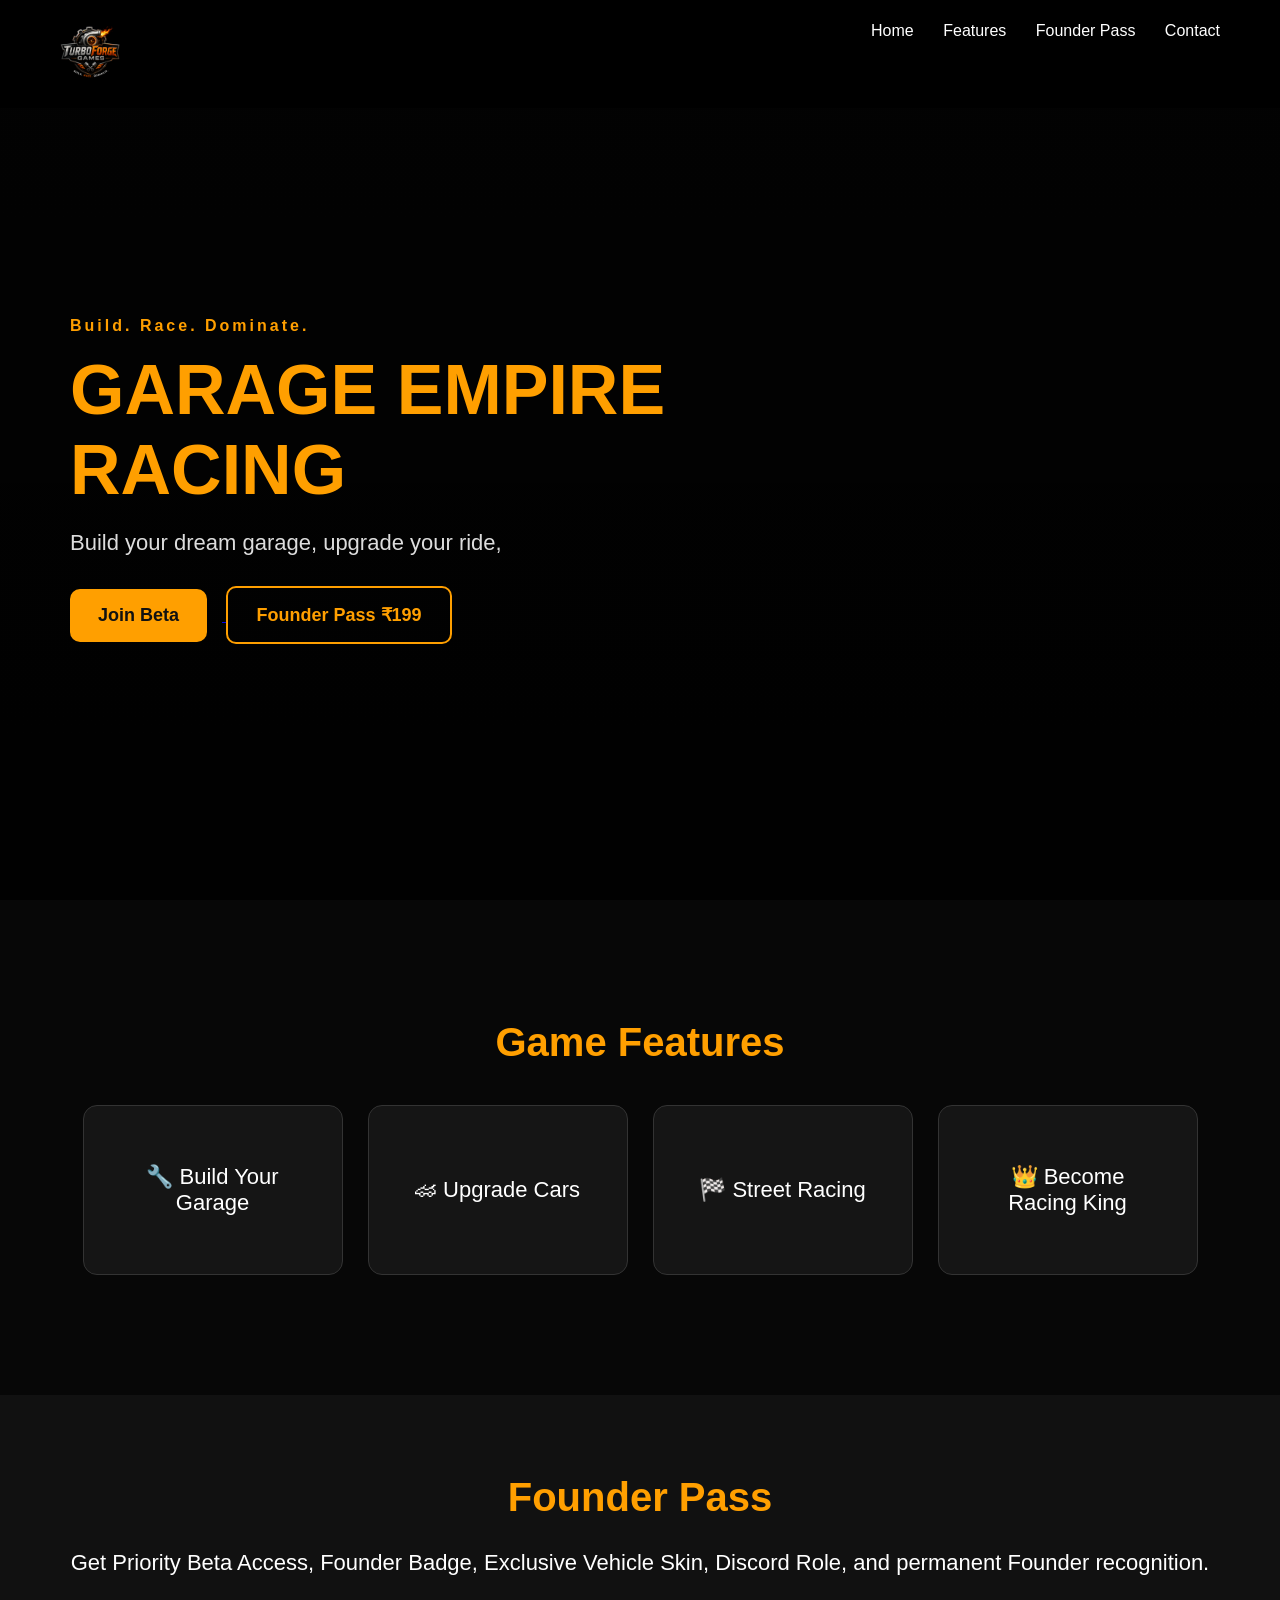
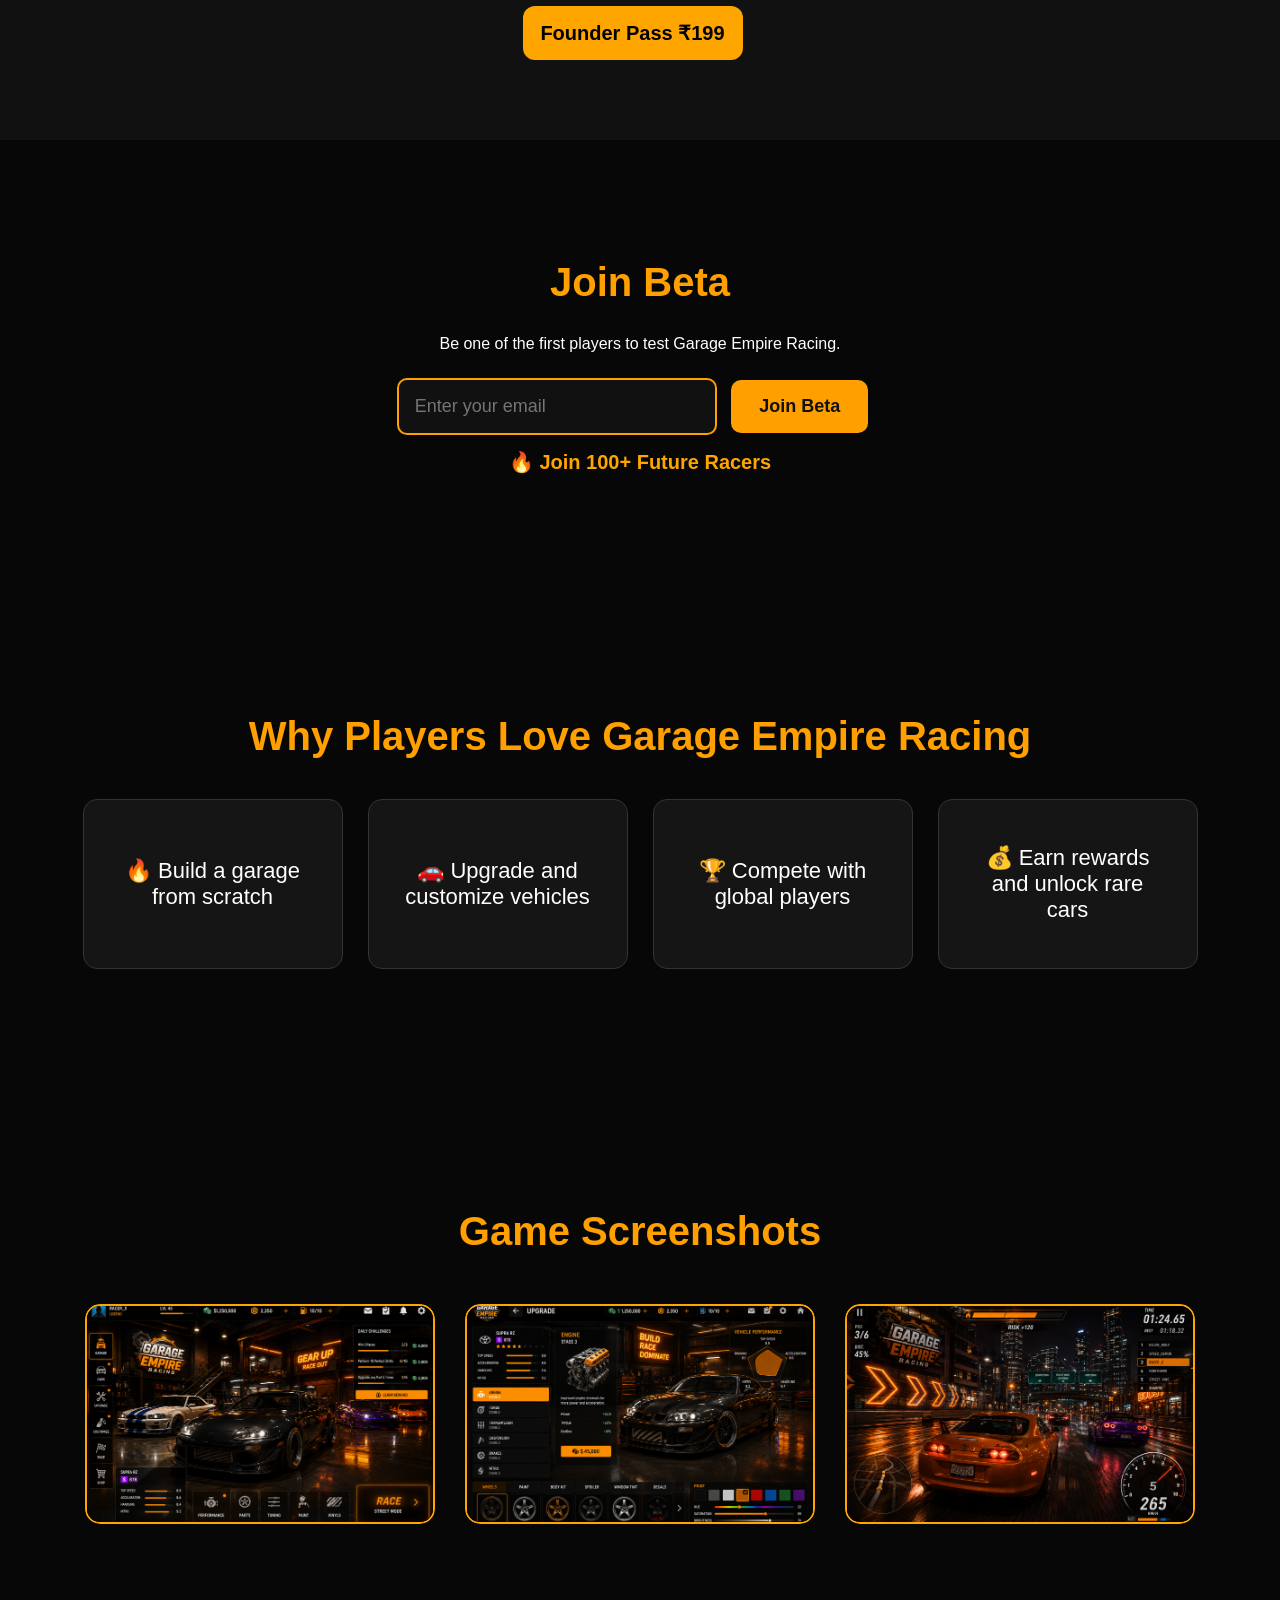
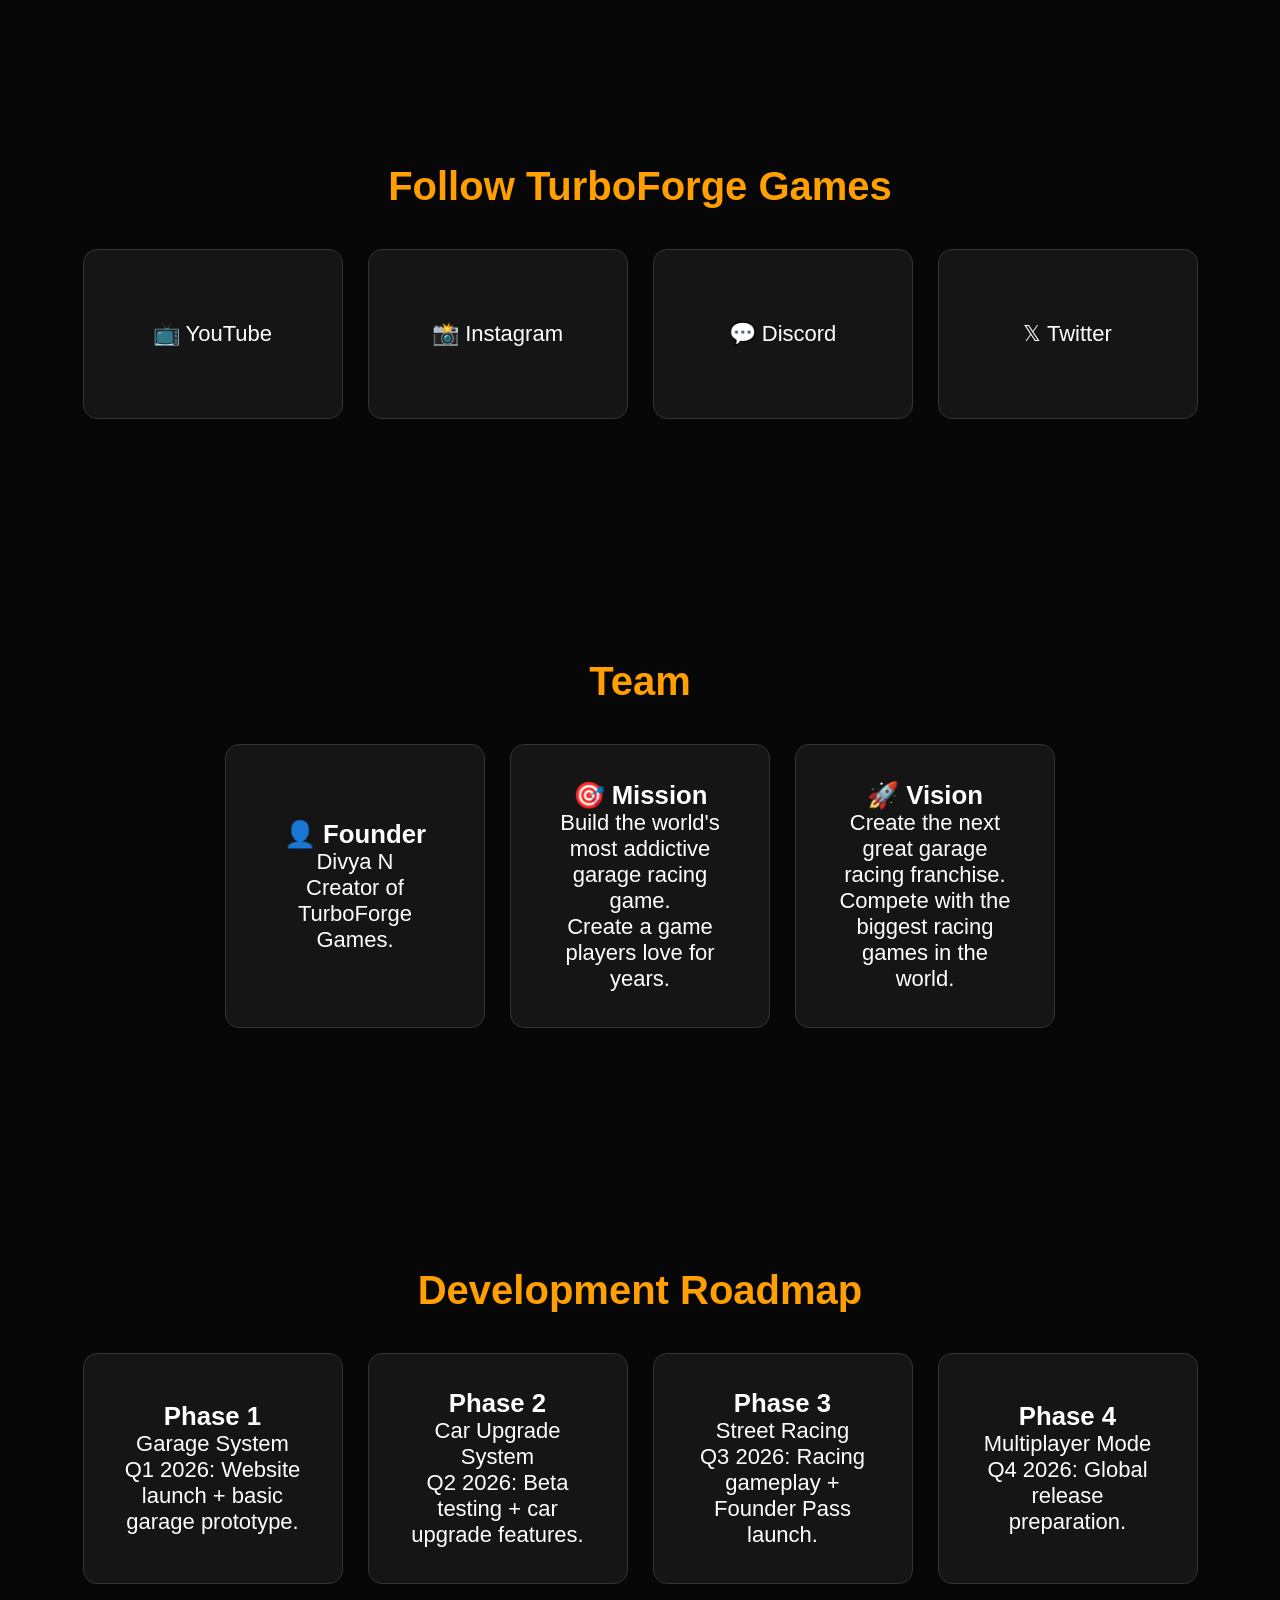
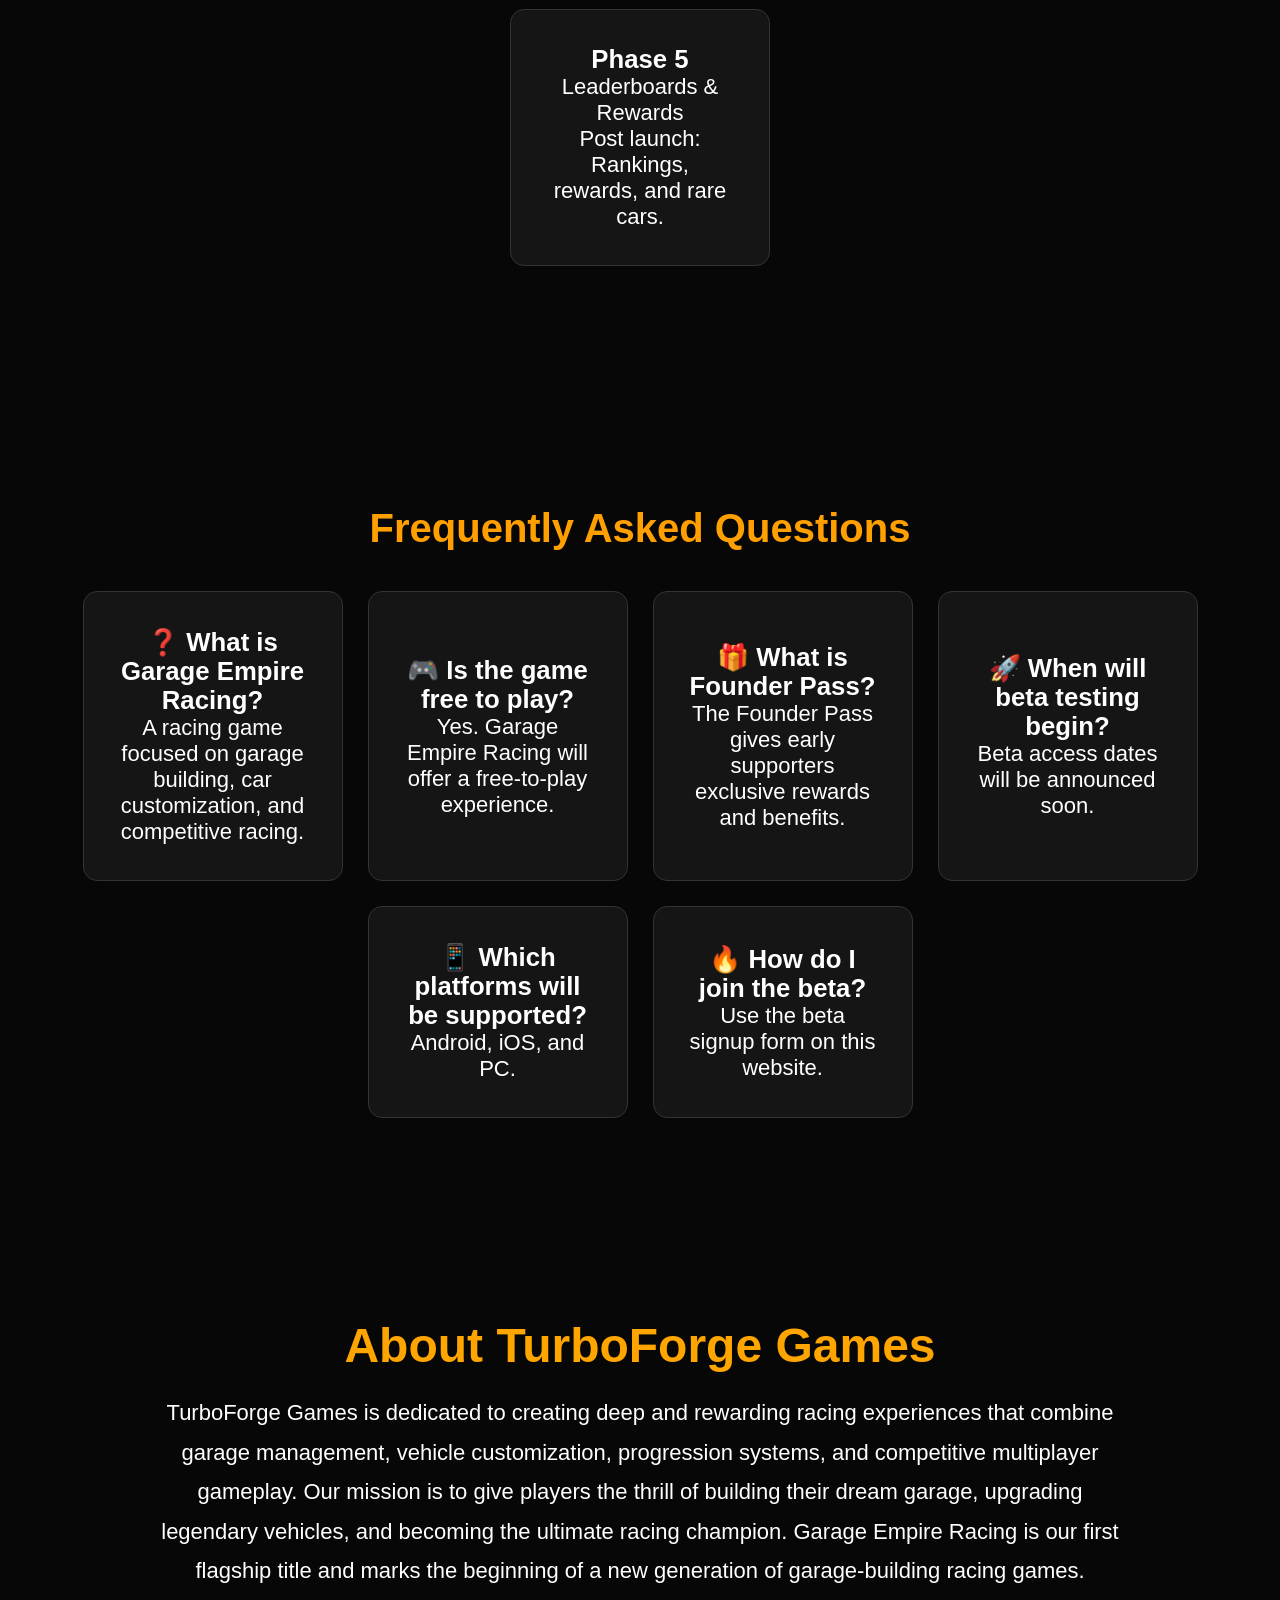
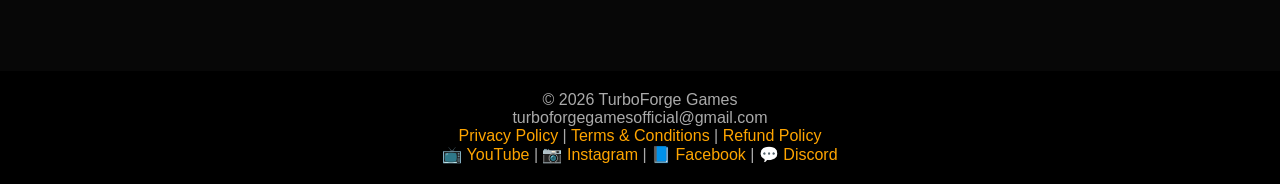
==== commit 80252865: "Update index.html" ====
--- a/index.html
+++ b/index.html
@@ -71,7 +71,7 @@
 
     <a href="founder-pass.html">
         <button class="cta-button">
-            Coming Soon ₹199
+            Founder Pass ₹199
         </button>
     </a>
 </section>
